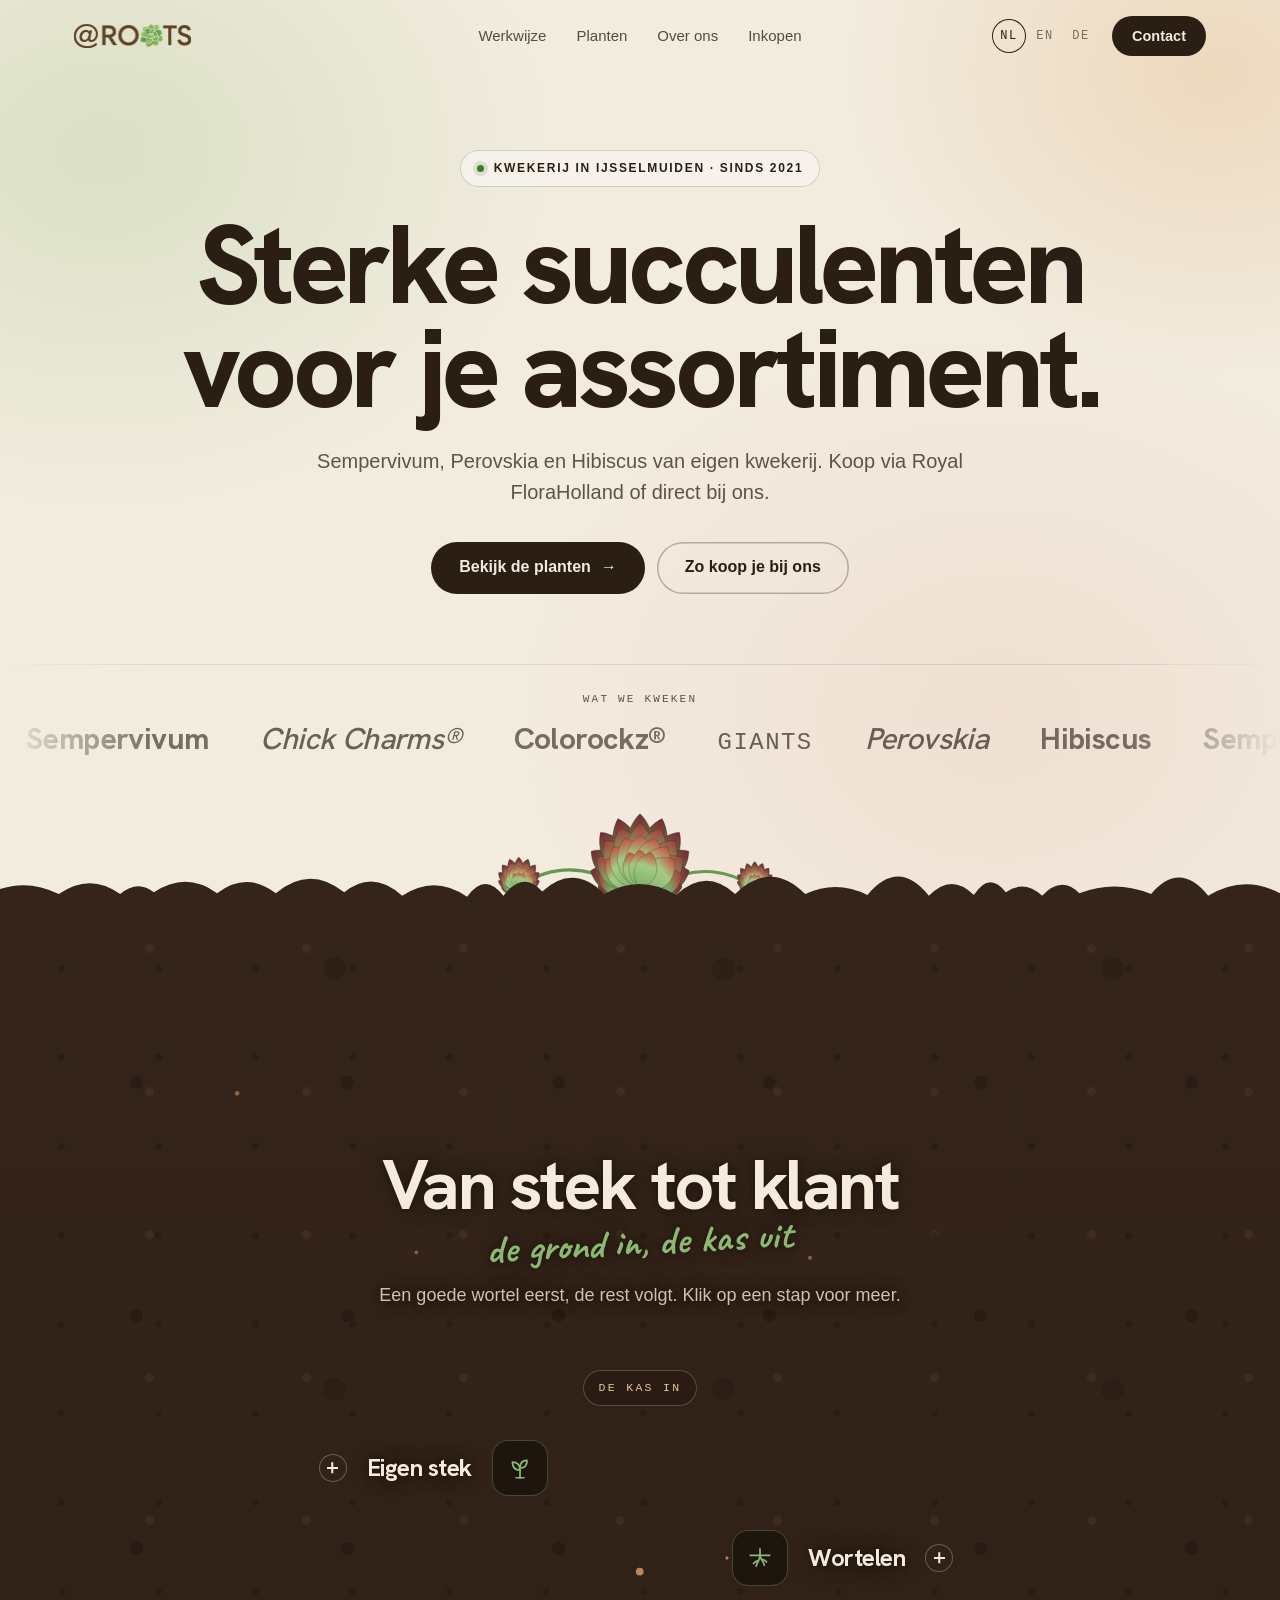
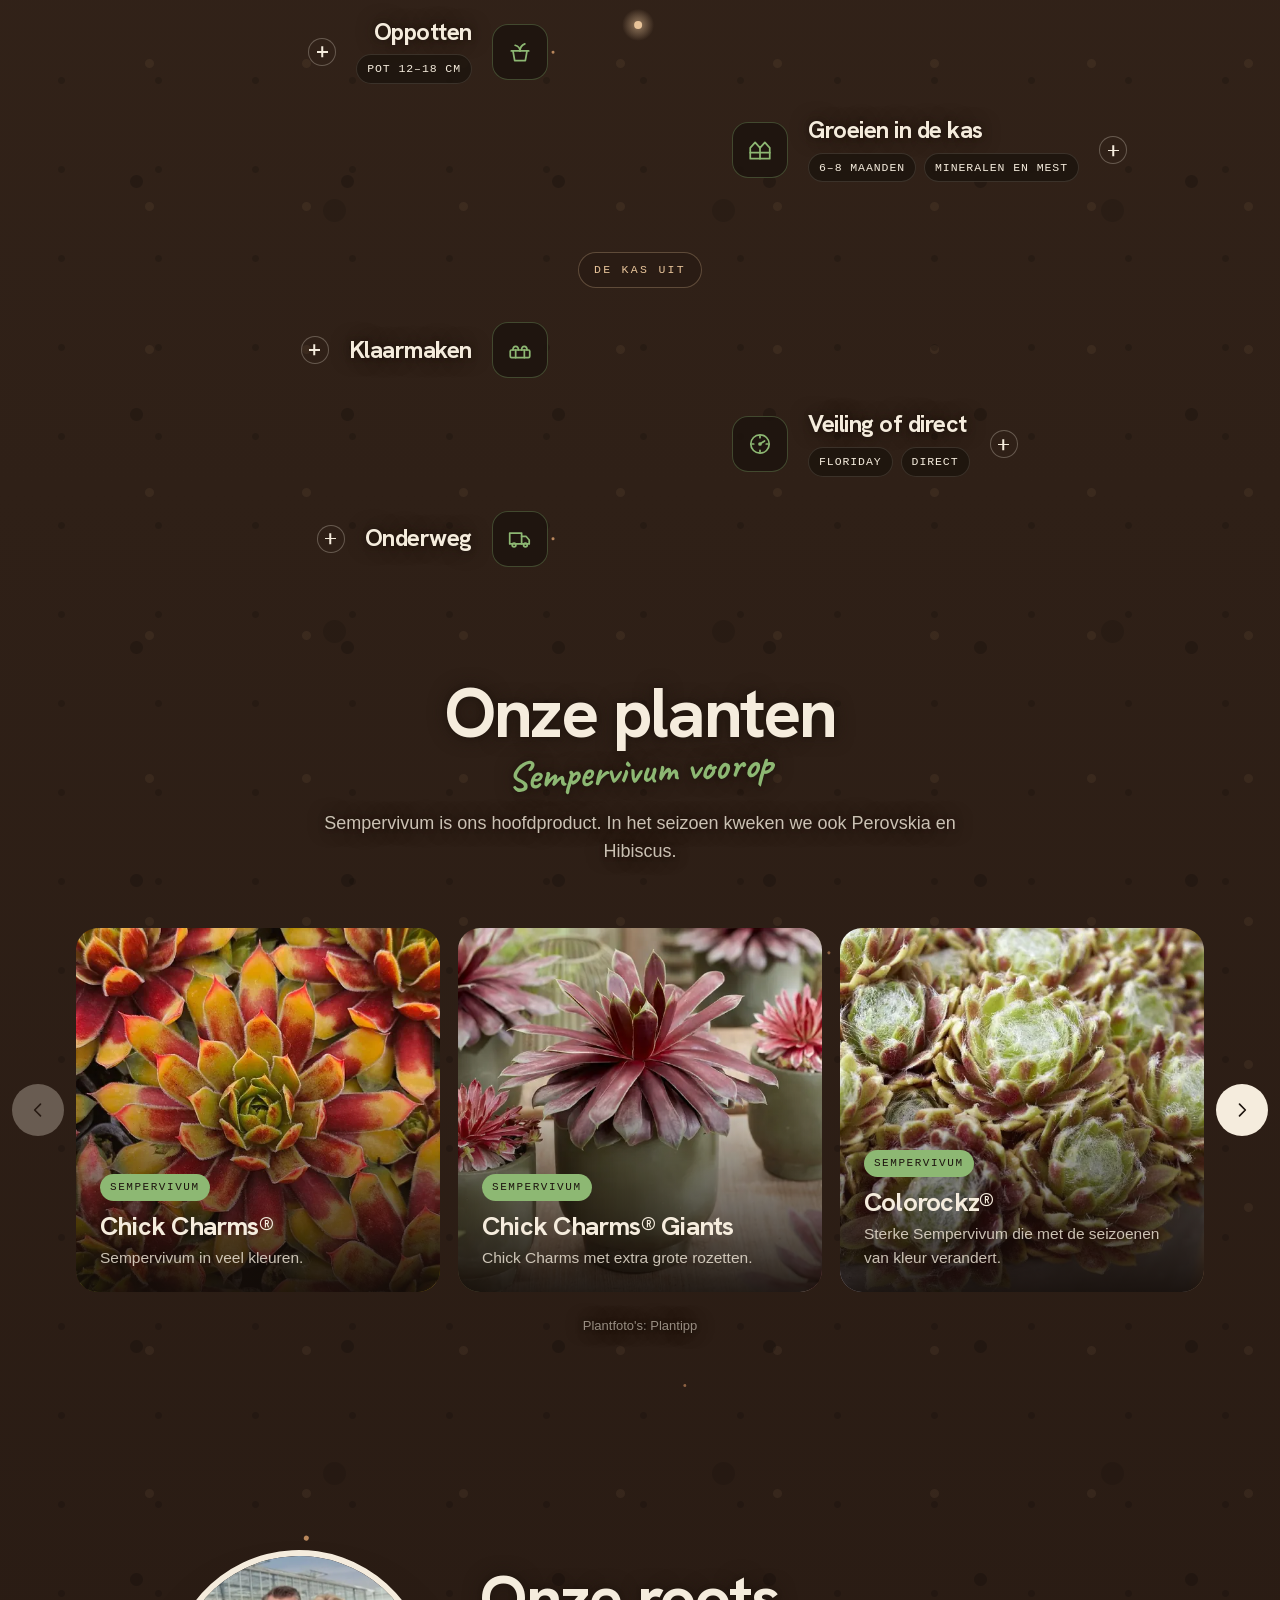
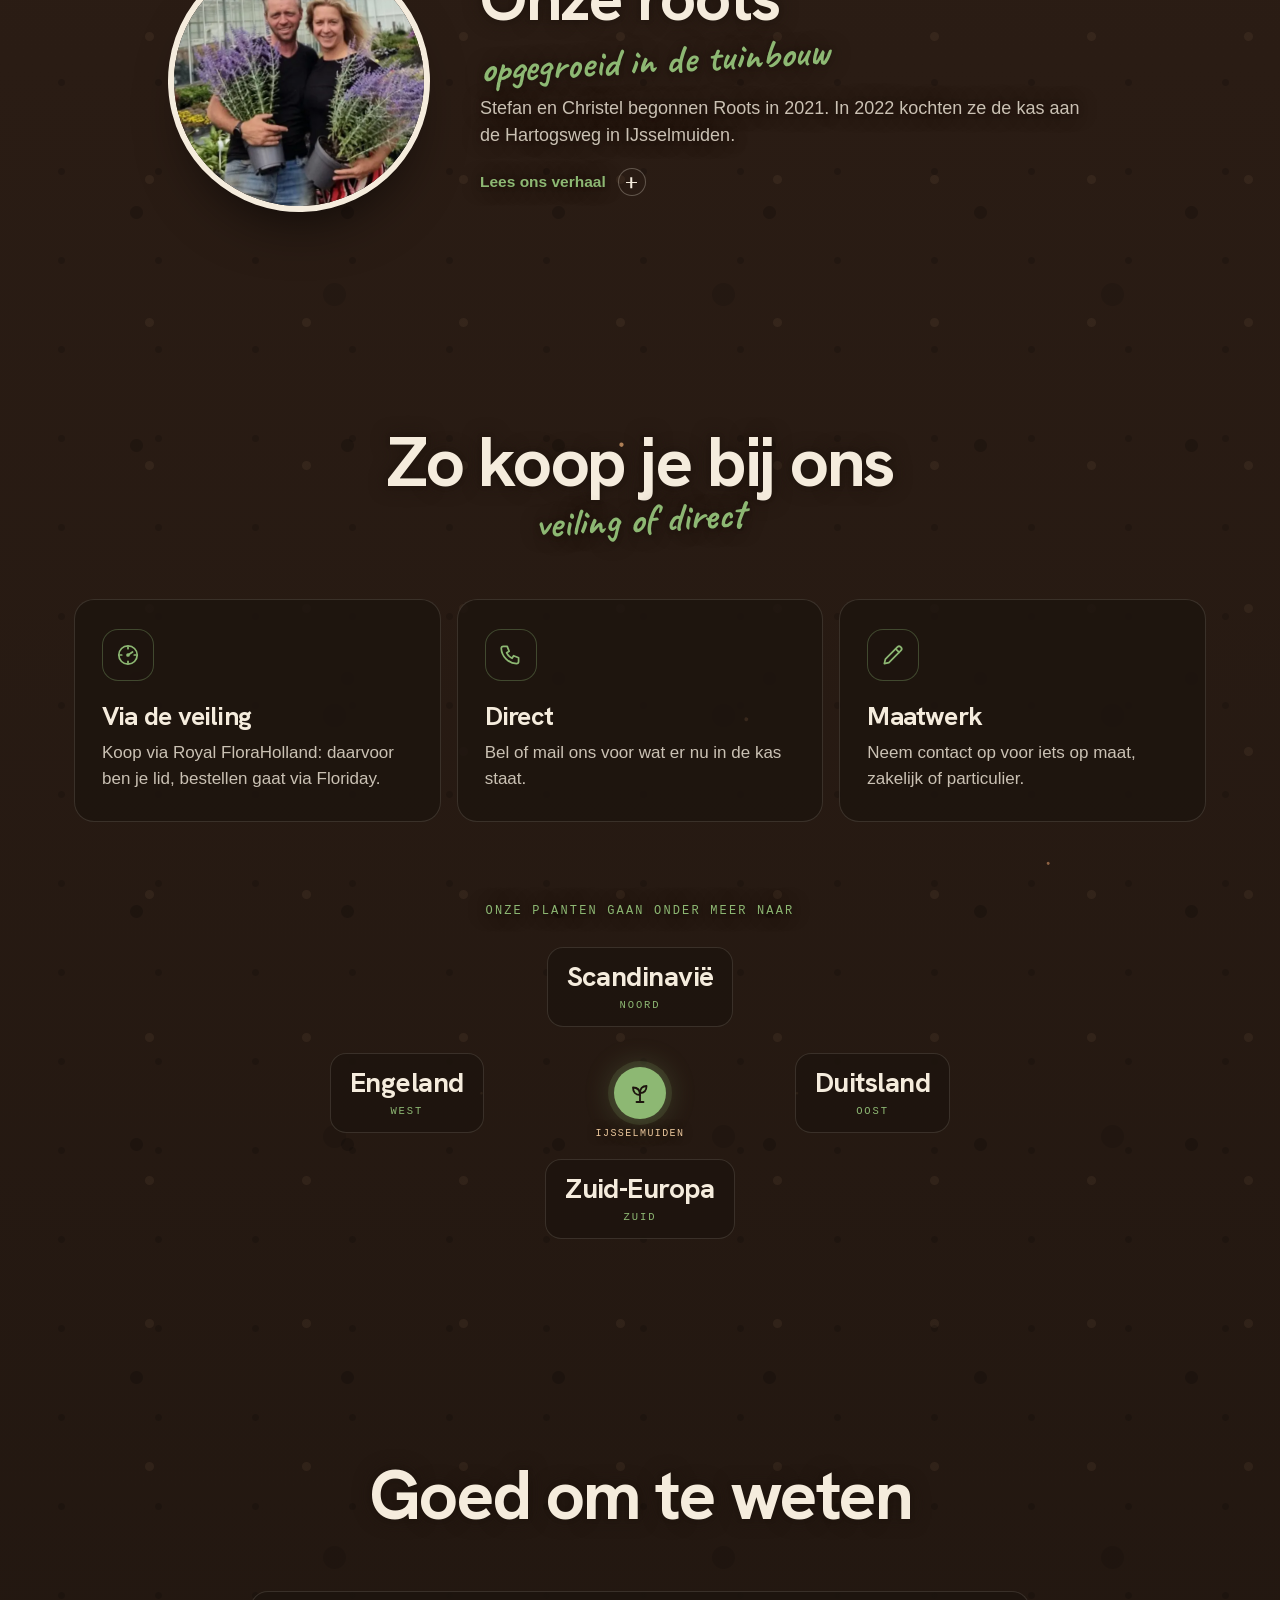
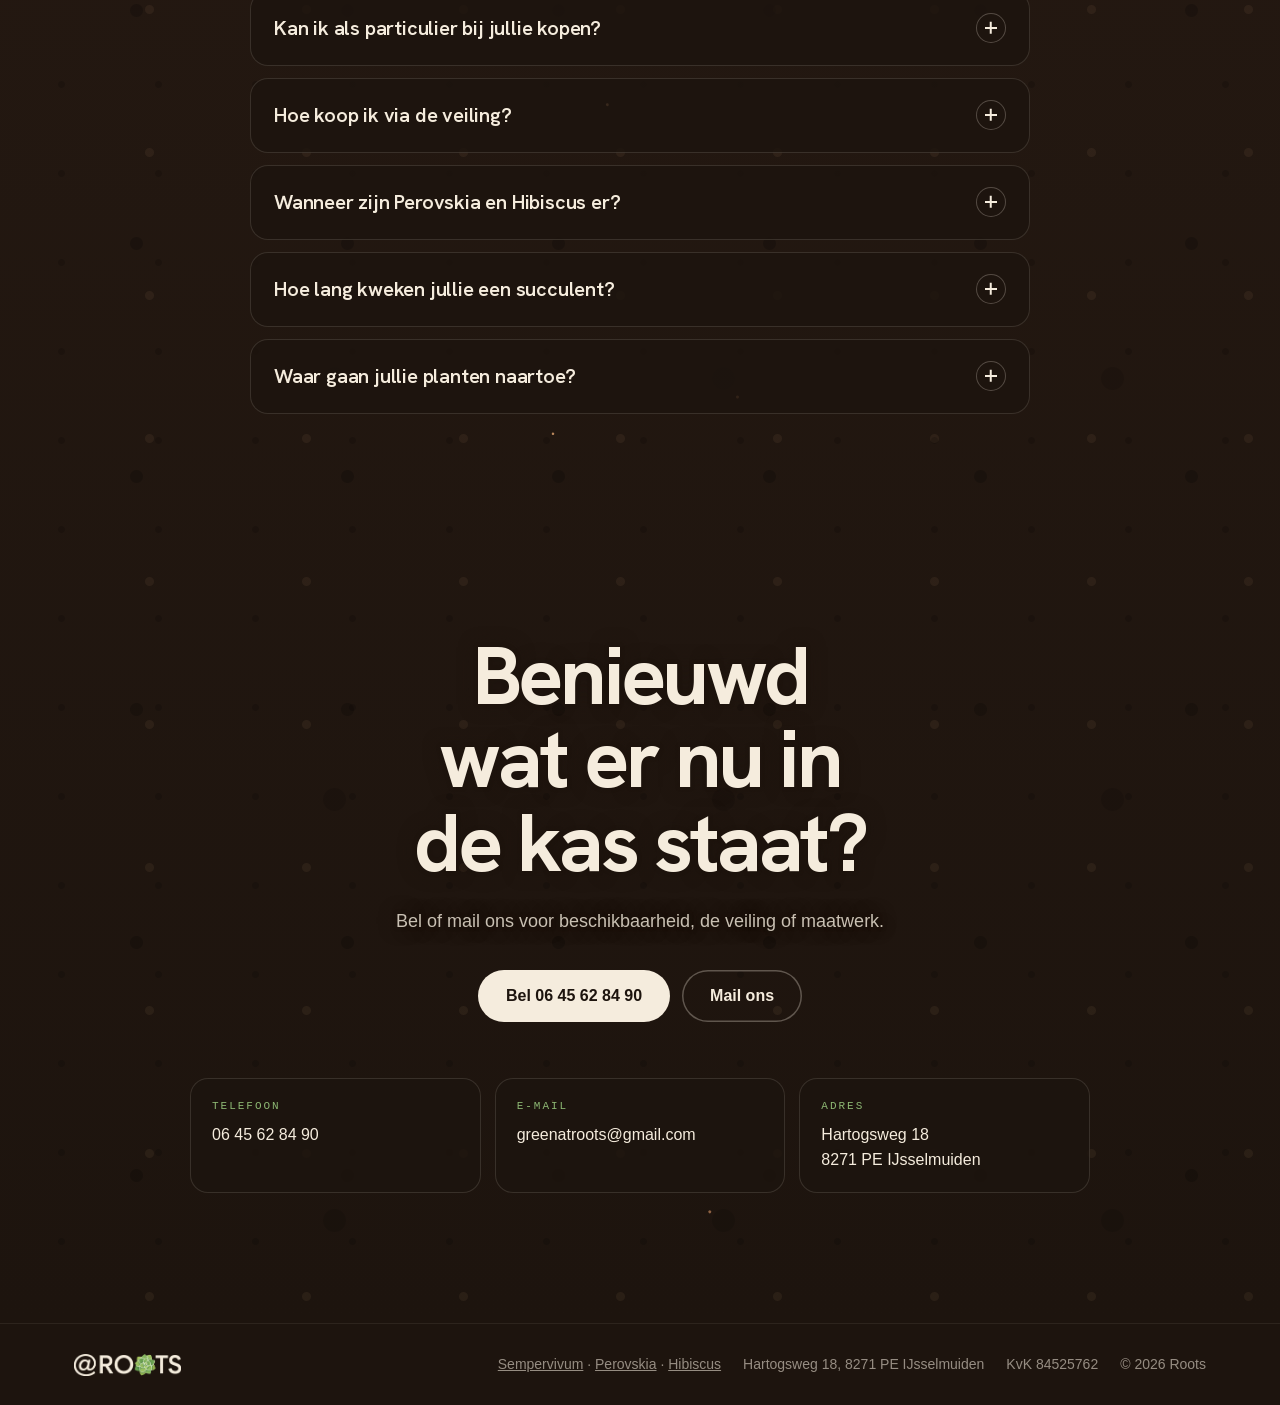
==== docs/index.html @ 8e682605 "Succulenten i.p.v. vetplanten; kop en contactkop gericht op inkopers (nl/en/de) Co-Authored-By: Clau" ====
<!doctype html>
<html lang="nl">
<head>
<meta charset="utf-8">
<meta name="viewport" content="width=device-width,initial-scale=1,viewport-fit=cover">
<title>Roots | Sempervivum-kwekerij in IJsselmuiden</title>
<meta name="description" content="Roots kweekt Sempervivum (Chick Charms®, Giants, Colorockz®), Perovskia en Hibiscus in IJsselmuiden. Sempervivum van eigen stek, verkocht via Royal FloraHolland of direct.">
<meta name="robots" content="noindex">
<meta name="theme-color" content="#F2ECDF">
<link rel="icon" href="favicon-32.png" sizes="32x32" type="image/png">
<link rel="icon" href="icon-192.png" sizes="192x192" type="image/png">
<link rel="apple-touch-icon" href="apple-touch-icon.png">
<link rel="preload" href="fonts/hanken-grotesk-latin.woff2" as="font" type="font/woff2" crossorigin>
<link rel="stylesheet" href="css/site.css?v=c5003d7e">
<meta property="og:type" content="website">
<meta property="og:site_name" content="Roots">
<meta property="og:title" content="Roots | Sempervivum-kwekerij in IJsselmuiden">
<meta property="og:description" content="Roots kweekt Sempervivum (Chick Charms®, Giants, Colorockz®), Perovskia en Hibiscus in IJsselmuiden. Sempervivum van eigen stek, verkocht via Royal FloraHolland of direct.">
<meta property="og:locale" content="nl_NL">
<meta property="og:locale:alternate" content="en_GB">
<meta property="og:locale:alternate" content="de_DE">
<meta property="og:image" content="img/og.jpg">
<meta property="og:image:width" content="1200">
<meta property="og:image:height" content="630">
<meta name="twitter:card" content="summary_large_image">
<script type="application/ld+json">{"@context": "https://schema.org", "@graph": [{"@type": "Organization", "name": "Roots", "legalName": "@Roots", "email": "greenatroots@gmail.com", "telephone": "+31645628490", "foundingDate": "2021", "address": {"@type": "PostalAddress", "streetAddress": "Hartogsweg 18", "postalCode": "8271 PE", "addressLocality": "IJsselmuiden", "addressCountry": "NL"}, "identifier": {"@type": "PropertyValue", "propertyID": "KvK", "value": "84525762"}, "knowsAbout": ["Sempervivum", "Perovskia", "Hibiscus"], "sameAs": ["https://plantipp.eu/nl/growers/roots"]}, {"@type": "WebSite", "name": "Roots", "inLanguage": "nl"}, {"@type": "FAQPage", "inLanguage": "nl", "mainEntity": [{"@type": "Question", "name": "Kan ik als particulier bij jullie kopen?", "acceptedAnswer": {"@type": "Answer", "text": "Bijna niet: onze kopers zijn vooral zakelijke inkopers. Zoek je iets op maat, als particulier of als bedrijf? Neem dan contact op."}}, {"@type": "Question", "name": "Hoe koop ik via de veiling?", "acceptedAnswer": {"@type": "Answer", "text": "Onze planten gaan via Royal FloraHolland. Om daar te kopen moet je lid zijn. Bestellen gaat via Floriday."}}, {"@type": "Question", "name": "Wanneer zijn Perovskia en Hibiscus er?", "acceptedAnswer": {"@type": "Answer", "text": "Perovskia van mei tot september, Hibiscus in de zomer. Sempervivum is ons hoofdproduct."}}, {"@type": "Question", "name": "Hoe lang kweken jullie een succulent?", "acceptedAnswer": {"@type": "Answer", "text": "Zes tot acht maanden. We beginnen met eigen stek en potten over naar een pot van 12 tot 18 cm."}}, {"@type": "Question", "name": "Waar gaan jullie planten naartoe?", "acceptedAnswer": {"@type": "Answer", "text": "Naar inkopers in onder meer Scandinavië, Engeland, Duitsland en Zuid-Europa."}}]}]}</script>
</head>
<body>
<a class="skip" href="#main">Naar de inhoud</a>
<header class="top" id="top">
  <div class="wrap top-in">
    <a class="brand" href="#start" aria-label="Roots, naar de homepage"><span class="logo-d"><picture><source type="image/webp" srcset="logo/logo.webp"><img class="logo" src="logo/logo.png" alt="" width="117" height="24"></picture></span><span class="logo-l"><picture><source type="image/webp" srcset="logo/logo-licht.webp"><img class="logo" src="logo/logo-licht.png" alt="" width="117" height="24"></picture></span></a>
    <nav class="nav" aria-label="Hoofdmenu"><a href="#werkwijze">Werkwijze</a><a href="#planten">Planten</a><a href="#over-ons">Over ons</a><a href="#inkopen">Inkopen</a></nav>
    <div class="top-end">
      <nav class="langs" aria-label="Taal"><a href="./" hreflang="nl" lang="nl" title="Nederlands" aria-current="page">NL</a><a href="en/" hreflang="en" lang="en" title="English">EN</a><a href="de/" hreflang="de" lang="de" title="Deutsch">DE</a></nav>
      <a class="btn" href="#contact">Contact</a>
    </div>
  </div>
</header>

<main id="main">
  <section class="hero" id="start" aria-labelledby="h1">
    <div class="wrap">
      <p class="badge"><i></i>Kwekerij in IJsselmuiden · sinds 2021</p>
      <h1 id="h1">Sterke succulenten voor je assortiment.</h1>
      <p class="lede">Sempervivum, Perovskia en Hibiscus van eigen kwekerij. Koop via Royal FloraHolland of direct bij ons.</p>
      <div class="hero-cta">
        <a class="btn btn-dark" href="#planten">Bekijk de planten <span class="arr" aria-hidden="true">→</span></a>
        <a class="btn btn-line" href="#inkopen">Zo koop je bij ons</a>
      </div>
    </div>
    <div class="ticker">
      <p class="ticker-label">Wat we kweken</p>
      <div class="track">
        <ul><li>Sempervivum</li><li>Chick Charms®</li><li>Colorockz®</li><li>Giants</li><li>Perovskia</li><li>Hibiscus</li></ul>
        <ul aria-hidden="true"><li>Sempervivum</li><li>Chick Charms®</li><li>Colorockz®</li><li>Giants</li><li>Perovskia</li><li>Hibiscus</li></ul>
      </div>
    </div>
    <div class="ground" aria-hidden="true"><svg class="plant" id="plant" viewBox="-160 -84 320 94"></svg><svg class="soil-edge" viewBox="0 -10 2400 74" preserveAspectRatio="xMidYMax slice"><path d="M0 64 L0 34 Q27 15 53 35 Q73 5 93 33 Q113 5 133 31 Q162 17 192 32 Q221 -3 251 32 Q275 2 299 37 Q333 8 366 37 Q385 -4 405 33 Q427 16 448 33 Q488 14 528 34 Q564 9 599 34 Q619 17 638 32 Q675 7 711 33 Q745 7 779 33 Q818 0 858 32 Q891 5 925 36 Q962 11 1000 37 Q1021 8 1042 36 Q1065 6 1087 31 Q1123 -2 1159 34 Q1200 10 1242 35 Q1276 3 1310 34 Q1351 -6 1391 34 Q1427 17 1463 35 Q1499 -8 1534 36 Q1560 9 1586 35 Q1604 7 1623 32 Q1644 17 1665 36 Q1687 12 1708 33 Q1750 17 1791 34 Q1824 -5 1857 36 Q1898 11 1940 33 Q1967 -5 1995 37 Q2017 14 2039 32 Q2063 6 2088 35 Q2113 19 2138 34 Q2166 4 2194 37 Q2230 5 2267 35 Q2303 17 2340 36 Q2379 -4 2418 36 L2400 64Z"/></svg></div>
  </section>

  <div class="under" id="under">
    <svg class="rootsvg" id="rootsvg" aria-hidden="true"></svg>

    <section class="proc" id="werkwijze" aria-labelledby="h-proc">
      <div class="wrap">
        <div class="sec-title">
          <h2 id="h-proc">Van stek tot klant</h2>
          <span class="scribble">de grond in, de kas uit</span>
          <p>Een goede wortel eerst, de rest volgt. Klik op een stap voor meer.</p>
        </div>
        <div id="steps">
          <div class="group"><span>De kas in</span></div>
          <ol class="steps">
            <li class="step l">
              <details class="st">
                <summary><span class="st-main"><span class="ico"><svg viewBox="0 0 24 24" fill="none" stroke="currentColor" stroke-width="1.6" stroke-linecap="round" stroke-linejoin="round" aria-hidden="true"><path d="M12 21v-7"/><path d="M12 14c-4.5 0-7-2.8-7-7.5 4.6 0 7 2.6 7 7.5z"/><path d="M12 12c0-4.3 2.2-7 6.5-7 0 4.2-2.3 7-6.5 7z"/><path d="M8.5 21h7"/></svg></span><span class="st-body"><h3>Eigen stek</h3></span><i class="plus" aria-hidden="true"></i></span></summary>
                <div class="st-more"><p>Onze succulenten beginnen als stek die we zelf maken.</p></div>
              </details>
            </li>
            <li class="step r">
              <details class="st">
                <summary><span class="st-main"><span class="ico"><svg viewBox="0 0 24 24" fill="none" stroke="currentColor" stroke-width="1.6" stroke-linecap="round" stroke-linejoin="round" aria-hidden="true"><path d="M3 9.5h18"/><path d="M12 3.5v6"/><path d="M12 9.5c0 4-2.5 5.5-3.5 10"/><path d="M12 9.5c0 3.5 3 4.5 4 9"/><path d="M10.6 14.5c-1.8.2-3.4 1-4.6 2.6"/><path d="M14.2 13.6c1.6.1 2.9.9 3.8 2.2"/></svg></span><span class="st-body"><h3>Wortelen</h3></span><i class="plus" aria-hidden="true"></i></span></summary>
                <div class="st-more"><p>Een stek krijgt eerst de tijd voor een sterk wortelgestel, vandaar onze naam.</p><figure class="st-photo"><picture><source type="image/webp" srcset="img/stap-wortelen-560.webp 560w, img/stap-wortelen.webp 720w" sizes="260px"><img src="img/stap-wortelen.jpg" srcset="img/stap-wortelen-560.jpg 560w, img/stap-wortelen.jpg 720w" sizes="260px" alt="Een geworteld stekje Sempervivum in de hand, met de wortels zichtbaar, boven een tafel vol jonge plantjes" width="720" height="900" loading="lazy" decoding="async"></picture></figure></div>
              </details>
            </li>
            <li class="step l">
              <details class="st">
                <summary><span class="st-main"><span class="ico"><svg viewBox="0 0 24 24" fill="none" stroke="currentColor" stroke-width="1.6" stroke-linecap="round" stroke-linejoin="round" aria-hidden="true"><path d="M4 11h16"/><path d="M5.5 11l1.6 9h9.8l1.6-9"/><path d="M12 11c0-3 1.2-5.2 4.5-6.5"/><path d="M12 11c0-2.4-1.3-4.3-4.5-5.2"/></svg></span><span class="st-body"><h3>Oppotten</h3><span class="chips"><span>Pot 12–18 cm</span></span></span><i class="plus" aria-hidden="true"></i></span></summary>
                <div class="st-more"><p>Daarna gaat de plant over naar zijn eindpot.</p><figure class="st-photo"><picture><source type="image/webp" srcset="img/stap-oppotten-560.webp 560w, img/stap-oppotten.webp 720w" sizes="260px"><img src="img/stap-oppotten.jpg" srcset="img/stap-oppotten-560.jpg 560w, img/stap-oppotten.jpg 720w" sizes="260px" alt="Een Sempervivum in pot in de hand, met een kastafel vol planten erachter" width="720" height="900" loading="lazy" decoding="async"></picture></figure></div>
              </details>
            </li>
            <li class="step r">
              <details class="st">
                <summary><span class="st-main"><span class="ico"><svg viewBox="0 0 24 24" fill="none" stroke="currentColor" stroke-width="1.6" stroke-linecap="round" stroke-linejoin="round" aria-hidden="true"><path d="M3 20V10l4.5-5 4.5 5 4.5-5 4.5 5v10z"/><path d="M12 10v10"/><path d="M3 14.5h18"/></svg></span><span class="st-body"><h3>Groeien in de kas</h3><span class="chips"><span>6–8 maanden</span><span>Mineralen en mest</span></span></span><i class="plus" aria-hidden="true"></i></span></summary>
                <div class="st-more"><p>In onze kas in IJsselmuiden groeit de plant uit.</p><figure class="st-photo"><picture><source type="image/webp" srcset="img/stap-groeien-560.webp 560w, img/stap-groeien.webp 720w" sizes="260px"><img src="img/stap-groeien.jpg" srcset="img/stap-groeien-560.jpg 560w, img/stap-groeien.jpg 720w" sizes="260px" alt="Een rood-gele Sempervivum in pot, met een kas vol dezelfde planten erachter" width="720" height="900" loading="lazy" decoding="async"></picture></figure></div>
              </details>
            </li>
          </ol>
          <div class="group group-uit"><span>De kas uit</span></div>
          <ol class="steps uit" start="5">
            <li class="step l">
              <details class="st">
                <summary><span class="st-main"><span class="ico"><svg viewBox="0 0 24 24" fill="none" stroke="currentColor" stroke-width="1.6" stroke-linecap="round" stroke-linejoin="round" aria-hidden="true"><rect x="3" y="12" width="18" height="7" rx="1.2"/><path d="M8 12v7M16 12v7"/><path d="M5.5 12c0-2 1-3.4 2.5-3.4S10.5 10 10.5 12"/><path d="M13.5 12c0-2 1-3.4 2.5-3.4s2.5 1.4 2.5 3.4"/></svg></span><span class="st-body"><h3>Klaarmaken</h3></span><i class="plus" aria-hidden="true"></i></span></summary>
                <div class="st-more"><p>Is de plant volgroeid, dan maken we hem klaar voor de order.</p><figure class="st-photo"><picture><source type="image/webp" srcset="img/stap-kar-560.webp 560w, img/stap-kar.webp 720w" sizes="260px"><img src="img/stap-kar.jpg" srcset="img/stap-kar-560.jpg 560w, img/stap-kar.jpg 720w" sizes="260px" alt="Een kar vol Sempervivum in trays, met etiketten, klaar voor de order" width="720" height="900" loading="lazy" decoding="async"></picture></figure></div>
              </details>
            </li>
            <li class="step r">
              <details class="st">
                <summary><span class="st-main"><span class="ico"><svg viewBox="0 0 24 24" fill="none" stroke="currentColor" stroke-width="1.6" stroke-linecap="round" stroke-linejoin="round" aria-hidden="true"><circle cx="12" cy="12" r="8.5"/><path d="M12 12l4.2-2.8"/><path d="M12 4.6v1.6M19.4 12h-1.6M12 19.4v-1.6M4.6 12h1.6"/><circle cx="12" cy="12" r=".9" fill="currentColor"/></svg></span><span class="st-body"><h3>Veiling of direct</h3><span class="chips"><span>Floriday</span><span>Direct</span></span></span><i class="plus" aria-hidden="true"></i></span></summary>
                <div class="st-more"><p>We verkopen via de veiling van Royal FloraHolland of direct aan de koper.</p><figure class="st-photo"><picture><source type="image/webp" srcset="img/stap-verkoopklaar-560.webp 560w, img/stap-verkoopklaar.webp 720w" sizes="260px"><img src="img/stap-verkoopklaar.jpg" srcset="img/stap-verkoopklaar-560.jpg 560w, img/stap-verkoopklaar.jpg 720w" sizes="260px" alt="Verkoopklare Sempervivum in pot op de kastafel" width="720" height="900" loading="lazy" decoding="async"></picture></figure></div>
              </details>
            </li>
            <li class="step l">
              <details class="st">
                <summary><span class="st-main"><span class="ico"><svg viewBox="0 0 24 24" fill="none" stroke="currentColor" stroke-width="1.6" stroke-linecap="round" stroke-linejoin="round" aria-hidden="true"><path d="M2.5 6.5h11v10h-11z"/><path d="M13.5 9.5h4l3 3.4v3.6h-7"/><circle cx="6.5" cy="17.6" r="1.7"/><circle cx="17" cy="17.6" r="1.7"/></svg></span><span class="st-body"><h3>Onderweg</h3></span><i class="plus" aria-hidden="true"></i></span></summary>
                <div class="st-more"><p>Via de veiling gaat de plant de distributie in, onder meer naar Scandinavië, Engeland, Duitsland en Zuid-Europa.</p></div>
              </details>
            </li>
          </ol>
        </div>
      </div>
    </section>

    <section class="plants sec" id="planten" aria-labelledby="h-plants">
      <div class="wrap sec-title">
        <h2 id="h-plants">Onze planten</h2>
        <span class="scribble">Sempervivum voorop</span>
        <p>Sempervivum is ons hoofdproduct. In het seizoen kweken we ook Perovskia en Hibiscus.</p>
      </div>
      <div class="carousel">
        <button class="car-btn prev" type="button" id="prev" aria-label="Vorige planten"><svg viewBox="0 0 24 24" fill="none" stroke="currentColor" stroke-width="2" stroke-linecap="round" stroke-linejoin="round" aria-hidden="true"><path d="M15 5l-7 7 7 7"/></svg></button>
        <div class="cases" id="cases" tabindex="0" role="region" aria-label="Planten">
          <a class="case" href="sempervivum/#chick-charms"><figure style="margin:0;height:100%"><picture><source type="image/webp" srcset="img/chick-charms-560.webp 560w, img/chick-charms.webp 900w" sizes="(max-width:640px) 84vw, (max-width:900px) 50vw, 380px"><img src="img/chick-charms.jpg" srcset="img/chick-charms-560.jpg 560w, img/chick-charms.jpg 900w" sizes="(max-width:640px) 84vw, (max-width:900px) 50vw, 380px" alt="Sempervivum Chick Charms Gold Rush: rozetten in goud en rood" width="900" height="900" loading="lazy" decoding="async"></picture><figcaption><span class="tag">Sempervivum</span><h3>Chick Charms®</h3><p>Sempervivum in veel kleuren.</p></figcaption></figure></a>
          <a class="case" href="sempervivum/#giants"><figure style="margin:0;height:100%"><picture><source type="image/webp" srcset="img/giants-560.webp 560w, img/giants.webp 1000w" sizes="(max-width:640px) 84vw, (max-width:900px) 50vw, 380px"><img src="img/giants.jpg" srcset="img/giants-560.jpg 560w, img/giants.jpg 1000w" sizes="(max-width:640px) 84vw, (max-width:900px) 50vw, 380px" alt="Sempervivum Chick Charms Giants Emerald Explosion: grote rozet in een groene pot" width="1000" height="1000" loading="lazy" decoding="async"></picture><figcaption><span class="tag">Sempervivum</span><h3>Chick Charms® Giants</h3><p>Chick Charms met extra grote rozetten.</p></figcaption></figure></a>
          <a class="case" href="sempervivum/#colorockz"><figure style="margin:0;height:100%"><picture><source type="image/webp" srcset="img/colorockz-560.webp 560w, img/colorockz.webp 900w" sizes="(max-width:640px) 84vw, (max-width:900px) 50vw, 380px"><img src="img/colorockz.jpg" srcset="img/colorockz-560.jpg 560w, img/colorockz.jpg 900w" sizes="(max-width:640px) 84vw, (max-width:900px) 50vw, 380px" alt="Sempervivum Colorockz Lemon Flare: volle rozetten in groen met rode punten" width="900" height="900" loading="lazy" decoding="async"></picture><figcaption><span class="tag">Sempervivum</span><h3>Colorockz®</h3><p>Sterke Sempervivum die met de seizoenen van kleur verandert.</p></figcaption></figure></a>
          <a class="case" href="perovskia/"><figure style="margin:0;height:100%"><img src="img/perovskia.jpg" srcset="img/perovskia-560.jpg 560w, img/perovskia.jpg 900w" sizes="(max-width:640px) 84vw, (max-width:900px) 50vw, 380px" alt="Perovskia Prime Time: Russische salie met lavendelpaarse bloei" width="900" height="900" loading="lazy" decoding="async"><figcaption><span class="tag season">Mei – september</span><h3>Perovskia</h3><p>Russische salie met lavendelpaarse bloei.</p></figcaption></figure></a>
          <a class="case" href="hibiscus/"><figure style="margin:0;height:100%"><picture><source type="image/webp" srcset="img/hibiscus-560.webp 560w, img/hibiscus.webp 933w" sizes="(max-width:640px) 84vw, (max-width:900px) 50vw, 380px"><img src="img/hibiscus.jpg" srcset="img/hibiscus-560.jpg 560w, img/hibiscus.jpg 933w" sizes="(max-width:640px) 84vw, (max-width:900px) 50vw, 380px" alt="Hibiscus met grote witte bloem" width="933" height="933" loading="lazy" decoding="async"></picture><figcaption><span class="tag season">Zomer</span><h3>Hibiscus</h3><p>Zomerbloeier met grote bloemen.</p></figcaption></figure></a>
        </div>
        <button class="car-btn next" type="button" id="next" aria-label="Volgende planten"><svg viewBox="0 0 24 24" fill="none" stroke="currentColor" stroke-width="2" stroke-linecap="round" stroke-linejoin="round" aria-hidden="true"><path d="M9 5l7 7-7 7"/></svg></button>
      </div>
      <p class="credit">Plantfoto&#x27;s: Plantipp</p>
    </section>

    <section class="about sec" id="over-ons" aria-labelledby="h-about">
      <div class="wrap about-grid">
        <figure class="about-photo"><picture><source type="image/webp" srcset="img/stefan-christol-rond-560.webp 560w, img/stefan-christol-rond.webp 640w" sizes="(max-width:760px) 160px, 250px"><img src="img/stefan-christol-rond.jpg" srcset="img/stefan-christol-rond-560.jpg 560w, img/stefan-christol-rond.jpg 640w" sizes="(max-width:760px) 160px, 250px" alt="Stefan en Christel bij de kas, met Perovskia in pot" width="640" height="640" loading="lazy" decoding="async"></picture></figure>
        <div class="about-txt">
          <h2 id="h-about">Onze roots</h2>
          <span class="scribble">opgegroeid in de tuinbouw</span>
          <p>Stefan en Christel begonnen Roots in 2021. In 2022 kochten ze de kas aan de Hartogsweg in IJsselmuiden.</p>
          <details class="more">
            <summary>Lees ons verhaal<i class="plus" aria-hidden="true"></i></summary>
            <p>Stefan groeide op in de tuinbouw: op een rozenkwekerij van 600.000 m² en in de tuinbouw in Afrika. Samen begonnen ze klein, maar al snel stond de kas vol. Die groei ging nooit ten koste van de kwaliteit: van de eerste stek tot de plant op de kar letten ze op elk detail.</p>
            <div class="people"><div class="person"><h3>Stefan</h3><p class="role">Eigenaar</p><p>Dagelijkse leiding, groei, strategie, verkoop, inkoop en personeel.</p></div><div class="person"><h3>Christel</h3><p class="role">Compagnon</p><p>Strategie en boekhouding.</p></div></div>
            <p class="small">In de drukke maanden werken scholieren en seizoenskrachten met ons mee.</p>
          </details>
        </div>
      </div>
    </section>

    <section class="buy sec" id="inkopen" aria-labelledby="h-buy">
      <div class="wrap sec-title">
        <h2 id="h-buy">Zo koop je bij ons</h2>
        <span class="scribble">veiling of direct</span>
      </div>
      <div class="wrap buy-grid">
        <div class="buy-card">
          <div class="ico"><svg viewBox="0 0 24 24" fill="none" stroke="currentColor" stroke-width="1.6" stroke-linecap="round" stroke-linejoin="round" aria-hidden="true"><circle cx="12" cy="12" r="8.5"/><path d="M12 12l4.2-2.8"/><path d="M12 4.6v1.6M19.4 12h-1.6M12 19.4v-1.6M4.6 12h1.6"/><circle cx="12" cy="12" r=".9" fill="currentColor"/></svg></div>
          <h3>Via de veiling</h3>
          <p>Koop via Royal FloraHolland: daarvoor ben je lid, bestellen gaat via Floriday.</p>
        </div>
        <div class="buy-card">
          <div class="ico"><svg viewBox="0 0 24 24" fill="none" stroke="currentColor" stroke-width="1.6" stroke-linecap="round" stroke-linejoin="round" aria-hidden="true"><path d="M5 4h3.5l1.8 4.6-2.3 1.4a11 11 0 005 5l1.4-2.3L19 14.5V18a2 2 0 01-2 2A15 15 0 013 6a2 2 0 012-2z"/></svg></div>
          <h3>Direct</h3>
          <p>Bel of mail ons voor wat er nu in de kas staat.</p>
        </div>
        <div class="buy-card">
          <div class="ico"><svg viewBox="0 0 24 24" fill="none" stroke="currentColor" stroke-width="1.6" stroke-linecap="round" stroke-linejoin="round" aria-hidden="true"><path d="M4 20l1-4.2L16.2 4.6a2 2 0 012.8 0l.4.4a2 2 0 010 2.8L8.2 19z"/><path d="M14.5 6.3l3.2 3.2"/></svg></div>
          <h3>Maatwerk</h3>
          <p>Neem contact op voor iets op maat, zakelijk of particulier.</p>
        </div>
      </div>
      <div class="wrap dest">
        <p class="mono">Onze planten gaan onder meer naar</p>
        <ul class="compass">
          <li class="place n"><b>Scandinavië</b><span>Noord</span></li>
          <li class="place w"><b>Engeland</b><span>West</span></li>
          <li class="hub" aria-hidden="true"><i><svg viewBox="0 0 24 24" fill="none" stroke="currentColor" stroke-width="1.8" stroke-linecap="round" stroke-linejoin="round" aria-hidden="true"><path d="M12 21v-7"/><path d="M12 14c-4.5 0-7-2.8-7-7.5 4.6 0 7 2.6 7 7.5z"/><path d="M12 12c0-4.3 2.2-7 6.5-7 0 4.2-2.3 7-6.5 7z"/><path d="M8.5 21h7"/></svg></i><small>IJsselmuiden</small></li>
          <li class="place e"><b>Duitsland</b><span>Oost</span></li>
          <li class="place s"><b>Zuid-Europa</b><span>Zuid</span></li>
        </ul>
      </div>
    </section>

    <section class="faq-sec sec" id="vragen" aria-labelledby="h-faq">
      <div class="wrap sec-title">
        <h2 id="h-faq">Goed om te weten</h2>
      </div>
      <div class="wrap">
        <div class="faq">
          <details><summary>Kan ik als particulier bij jullie kopen?<i aria-hidden="true"></i></summary><p>Bijna niet: onze kopers zijn vooral zakelijke inkopers. Zoek je iets op maat, als particulier of als bedrijf? Neem dan contact op.</p></details>
          <details><summary>Hoe koop ik via de veiling?<i aria-hidden="true"></i></summary><p>Onze planten gaan via Royal FloraHolland. Om daar te kopen moet je lid zijn. Bestellen gaat via Floriday.</p></details>
          <details><summary>Wanneer zijn Perovskia en Hibiscus er?<i aria-hidden="true"></i></summary><p>Perovskia van mei tot september, Hibiscus in de zomer. Sempervivum is ons hoofdproduct.</p></details>
          <details><summary>Hoe lang kweken jullie een succulent?<i aria-hidden="true"></i></summary><p>Zes tot acht maanden. We beginnen met eigen stek en potten over naar een pot van 12 tot 18 cm.</p></details>
          <details><summary>Waar gaan jullie planten naartoe?<i aria-hidden="true"></i></summary><p>Naar inkopers in onder meer Scandinavië, Engeland, Duitsland en Zuid-Europa.</p></details>
        </div>
      </div>
    </section>

    <section class="contact sec" id="contact" aria-labelledby="h-contact">
      <div class="wrap">
        <h2 id="h-contact">Benieuwd wat er nu in de kas staat?</h2>
        <p class="lede">Bel of mail ons voor beschikbaarheid, de veiling of maatwerk.</p>
        <div class="hero-cta">
          <a class="btn btn-light" href="tel:+31645628490">Bel 06 45 62 84 90</a>
          <a class="btn btn-ghost" href="mailto:greenatroots@gmail.com">Mail ons</a>
        </div>
        <dl class="nap">
          <div><dt>Telefoon</dt><dd>06 45 62 84 90</dd></div>
          <div><dt>E-mail</dt><dd>greenatroots@gmail.com</dd></div>
          <div><dt>Adres</dt><dd>Hartogsweg 18<br>8271 PE IJsselmuiden</dd></div>
        </dl>
      </div>
    </section>
  </div>
</main>

<footer class="foot">
  <div class="wrap">
    <span class="brand"><picture><source type="image/webp" srcset="logo/logo-licht.webp"><img class="logo" src="logo/logo-licht.png" alt="@Roots" width="117" height="24"></picture></span>
    <ul>
      <li><a href="sempervivum/">Sempervivum</a> · <a href="perovskia/">Perovskia</a> · <a href="hibiscus/">Hibiscus</a></li>
      <li>Hartogsweg 18, 8271 PE IJsselmuiden</li>
      <li>KvK 84525762</li>
      <li>© 2026 Roots</li>
    </ul>
  </div>
</footer>
<script src="js/roots.js?v=c5003d7e" defer></script>
</body>
</html>
---- docs/css/site.css ----
/* Roots: stijl voor alle pagina's.
   Opbouw naar inthebrandlab.com. Boven de grond licht, vanaf de grondlijn bruine aarde;
   één penwortel groeit tijdens het scrollen door de hele pagina (js/roots.js).
   Lettertypes staan op de eigen server (geen Google Fonts) i.v.m. privacy. Safari 16.3-veilig: geen CSS-nesting. */
@font-face{font-family:"Hanken Grotesk";font-style:normal;font-weight:500 800;font-display:swap;src:url("../fonts/hanken-grotesk-latin.woff2") format("woff2")}
@font-face{font-family:"Caveat";font-style:normal;font-weight:700;font-display:swap;src:url("../fonts/caveat-700-latin.woff2") format("woff2")}
:root{
  --sky:#F2ECDF; --sky-2:#E7DDC9; --sky-ink:#2B1E15; --sky-text:rgba(43,30,21,.74); --sky-muted:rgba(43,30,21,.5);
  --soil:#34241A; --soil-2:#2A1C14; --soil-3:#1D140E;
  --root:#8E6243; --root-hi:#B9875C; --root-tip:#E8C49A;
  --leaf:#8DB873; --leaf-deep:#3F7A33; --tip:#C9503F;
  --ink:#F5ECDD; --text:rgba(245,236,221,.8); --muted:rgba(245,236,221,.56);
  --line:rgba(245,236,221,.13); --card:rgba(29,20,14,.82);
  --amber:#E9B44C;
  --display:"Hanken Grotesk","Helvetica Neue",Helvetica,Arial,sans-serif;
  --body:"Helvetica Neue",Helvetica,Arial,system-ui,-apple-system,sans-serif;
  --mono:ui-monospace,SFMono-Regular,Menlo,Consolas,monospace;
  --script:"Caveat","Bradley Hand",cursive;
}
*,*::before,*::after{box-sizing:border-box}
html{scroll-behavior:smooth;scroll-padding-top:84px;-webkit-text-size-adjust:100%;background:var(--soil-3)}
@media (prefers-reduced-motion: reduce){html{scroll-behavior:auto}}
body{margin:0;background:var(--soil-3);color:var(--text);font-family:var(--body);font-size:17px;line-height:1.55;-webkit-font-smoothing:antialiased;overflow-x:hidden}
img{max-width:100%;display:block}
a{color:inherit}
h1,h2,h3{margin:0;font-family:var(--display);font-weight:700;letter-spacing:-.03em;line-height:1.02;text-wrap:balance;color:var(--ink)}
p{margin:0}
:focus-visible{outline:2px solid var(--leaf);outline-offset:3px;border-radius:8px}
.hero :focus-visible,.top:not(.dark) :focus-visible{outline-color:var(--leaf-deep)}
.wrap{max-width:1180px;margin:0 auto;padding-inline:24px}
@media (max-width:600px){.wrap{padding-inline:16px}}
.mono{font-family:var(--mono);font-size:12px;letter-spacing:.18em;text-transform:uppercase;color:var(--leaf)}
.num{font-variant-numeric:tabular-nums}

/* knoppen */
.btn{display:inline-flex;align-items:center;justify-content:center;gap:10px;min-height:52px;padding:0 28px;border-radius:999px;font:inherit;font-size:16px;font-weight:600;text-decoration:none;border:0;cursor:pointer;transition:background-color .2s ease, box-shadow .2s ease, color .2s ease}
.btn-dark{background:var(--sky-ink);color:var(--sky)}
.btn-dark:hover{background:#45311F}
.btn-line{background:transparent;color:var(--sky-ink);box-shadow:inset 0 0 0 1.5px rgba(43,30,21,.3)}
.btn-line:hover{box-shadow:inset 0 0 0 1.5px rgba(43,30,21,.7)}
.btn-light{background:var(--ink);color:var(--soil-3)}
.btn-light:hover{background:#FFF8EC}
.btn-ghost{background:transparent;color:var(--ink);box-shadow:inset 0 0 0 1.5px rgba(245,236,221,.3)}
.btn-ghost:hover{box-shadow:inset 0 0 0 1.5px rgba(245,236,221,.7)}
.btn .arr{transition:transform .2s ease}
.btn:hover .arr{transform:translateX(3px)}
@media (prefers-reduced-motion: reduce){.btn:hover .arr{transform:none}}

/* header */
.top{position:fixed;inset:0 0 auto 0;z-index:30;padding-top:env(safe-area-inset-top,0px);color:var(--sky-ink);transition:background-color .3s ease, box-shadow .3s ease, color .3s ease}
.top.scrolled{background:rgba(242,236,223,.8);-webkit-backdrop-filter:blur(14px) saturate(1.2);backdrop-filter:blur(14px) saturate(1.2);box-shadow:0 1px 0 rgba(43,30,21,.08)}
.top.dark{background:rgba(29,20,14,.82);color:var(--ink);box-shadow:0 1px 0 rgba(245,236,221,.08)}
.top-in{display:grid;grid-template-columns:1fr auto 1fr;align-items:center;height:72px}
.brand{font-family:var(--display);font-weight:800;font-size:21px;letter-spacing:.2em;text-decoration:none;color:inherit}
.nav{display:flex;gap:30px}
.nav a{text-decoration:none;font-size:15px;font-weight:500;opacity:.78;transition:opacity .2s ease}
.nav a:hover{opacity:1}
.top-end{justify-self:end}
.top .btn{min-height:40px;padding:0 20px;font-size:14.5px}
.top .btn{background:var(--sky-ink);color:var(--sky)}
.top.dark .btn{background:var(--ink);color:var(--soil-3)}
@media (max-width:900px){.top-in{grid-template-columns:1fr auto}.nav{display:none}}

/* hero: boven de grond */
.hero{position:relative;overflow:hidden;background:var(--sky);color:var(--sky-text);padding-top:150px;text-align:center;isolation:isolate}
.hero::before{content:"";position:absolute;inset:-20%;z-index:-1;
  background:
    radial-gradient(36% 40% at 20% 26%, rgba(141,184,115,.24), transparent 70%),
    radial-gradient(30% 34% at 82% 20%, rgba(232,196,154,.5), transparent 70%),
    radial-gradient(40% 44% at 70% 70%, rgba(201,80,63,.08), transparent 70%)}
@media (prefers-reduced-motion: no-preference){
  .hero::before{animation:drift 24s ease-in-out infinite alternate}
  @keyframes drift{0%{transform:translate3d(0,0,0) scale(1)}50%{transform:translate3d(4%,-3%,0) scale(1.06)}100%{transform:translate3d(-3%,3%,0) scale(1.02)}}
}
.badge{display:inline-flex;align-items:center;gap:10px;padding:8px 16px;border-radius:999px;border:1px solid rgba(43,30,21,.18);background:rgba(255,255,255,.4);font-size:12px;font-weight:600;letter-spacing:.14em;text-transform:uppercase;color:var(--sky-ink)}
.badge i{width:7px;height:7px;border-radius:50%;background:var(--leaf-deep);box-shadow:0 0 0 4px rgba(63,122,51,.15)}
.hero h1{color:var(--sky-ink);font-size:clamp(46px,8.6vw,112px);font-weight:800;letter-spacing:-.04em;line-height:.95;margin:26px auto 24px;max-width:16ch}
.hero .lede{font-size:clamp(17px,1.6vw,20px);max-width:34em;margin:0 auto}
.hero-cta{display:flex;flex-wrap:wrap;justify-content:center;gap:12px;margin-top:34px}
@media (max-width:420px){.badge{font-size:10.5px;letter-spacing:.08em;padding:8px 13px}}

/* ticker */
.ticker{margin-top:70px;border-top:1px solid rgba(43,30,21,.1);padding:26px 0 8px;overflow:hidden;-webkit-mask-image:linear-gradient(90deg,transparent,#000 12%,#000 88%,transparent);mask-image:linear-gradient(90deg,transparent,#000 12%,#000 88%,transparent)}
.ticker-label{font-family:var(--mono);font-size:11px;letter-spacing:.2em;text-transform:uppercase;color:var(--sky-text);margin-bottom:16px}
.track{display:flex;width:max-content}
.track{align-items:baseline}
.track ul{display:flex;align-items:baseline;gap:52px;list-style:none;margin:0;padding:0 26px}
.track li{line-height:1}
.track li{font-family:var(--display);font-size:clamp(22px,2.4vw,30px);font-weight:700;letter-spacing:-.02em;color:rgba(43,30,21,.62);white-space:nowrap}
.track li:nth-child(3n+2){font-weight:400;font-style:italic;color:rgba(43,30,21,.68)}
.track li:nth-child(4n){font-family:var(--mono);font-size:clamp(18px,2vw,24px);font-weight:400;letter-spacing:.06em;text-transform:uppercase;color:rgba(43,30,21,.68)}
@media (prefers-reduced-motion: no-preference){
  .track{animation:marquee 40s linear infinite}
  .ticker:hover .track,.ticker:focus-within .track{animation-play-state:paused}
  @keyframes marquee{to{transform:translateX(-50%)}}
}
@media (prefers-reduced-motion: reduce){.track ul[aria-hidden]{display:none}.track{width:auto;justify-content:center}.track ul{flex-wrap:wrap;justify-content:center;row-gap:10px}}

/* grondlijn met plant */
.ground{position:relative;height:150px;margin-top:6px}
.plant{position:absolute;left:50%;bottom:20px;width:340px;max-width:92vw;height:auto;transform:translateX(-50%);overflow:visible}
.soil-edge{position:absolute;left:0;right:0;bottom:-1px;width:100%;height:64px}
.soil-edge path{fill:var(--soil)}
@media (max-width:600px){.plant{width:260px}.ground{height:124px}}

/* onder de grond: de hele rest van de site */
.under{position:relative;
  background-color:var(--soil);
  background-image:
    radial-gradient(circle, rgba(0,0,0,.2) 0 6px, transparent 7px),
    radial-gradient(circle, rgba(0,0,0,.16) 0 3px, transparent 4px),
    radial-gradient(circle, rgba(214,170,120,.07) 0 4px, transparent 5px),
    radial-gradient(circle, rgba(0,0,0,.12) 0 11px, transparent 12px),
    linear-gradient(var(--soil), var(--soil-2) 45%, var(--soil-3));
  background-size:211px 233px, 97px 89px, 157px 143px, 389px 421px, 100% 100%;
  background-position:31px 47px, 13px 5px, 71px 101px, 140px 260px, 0 0}
.rootsvg{position:absolute;left:0;top:-40px;z-index:0;overflow:visible;pointer-events:none}
.rootsvg .r{fill:none;stroke-linecap:round;stroke-linejoin:round}
.rootsvg .r0{stroke:var(--root-hi)}
.rootsvg .r1{stroke:var(--root)}
.rootsvg .r2{stroke:var(--root);opacity:.85}
.rootsvg .r3{stroke:var(--root);opacity:.6}
.rootsvg .rt{stroke:var(--root-hi)}
.rootsvg .tip-dot{fill:var(--root-tip)}
.tipg{transition:opacity .3s ease}
.under > section{position:relative;z-index:1}
.under h2,.under h3,.under .sec-title p,.under .scribble,.step p,.about-txt > p,.more > p,.more summary,.more .small,.contact .lede,.contact .mono,.under .mono,.credit{text-shadow:0 0 18px rgba(29,20,14,.75),0 0 4px rgba(29,20,14,.6)}
.sec{padding-block:110px}
.sec-title{text-align:center;margin:0 auto 60px;max-width:44rem}
.sec-title h2{font-size:clamp(40px,5.6vw,70px);letter-spacing:-.035em}
.scribble{display:block;font-family:var(--script);font-weight:700;color:var(--leaf);font-size:clamp(28px,3.2vw,40px);line-height:1;transform:rotate(-3deg);margin-top:2px}
.sec-title > p:last-child{margin-top:20px;font-size:18px}
@media (max-width:700px){.sec{padding-block:80px}.sec-title{margin-bottom:44px}}

/* werkwijze: stappen langs de penwortel */
.proc{padding-top:230px}
@media (max-width:760px){.proc{padding-top:180px}}
.group{display:flex;justify-content:center;margin:0 0 34px}
.group span{font-family:var(--mono);font-size:11.5px;letter-spacing:.2em;text-transform:uppercase;color:var(--root-tip);padding:9px 16px;border-radius:999px;background:var(--soil-2);box-shadow:inset 0 0 0 1px rgba(232,196,154,.28)}
.steps + .group{margin-top:70px}
.steps{list-style:none;margin:0;padding:0;display:flex;flex-direction:column;gap:34px}
.step{display:grid;grid-template-columns:minmax(0,1fr) 184px minmax(0,1fr);align-items:start}
.step.l .st{grid-column:1;grid-row:1}
.step.r .st{grid-column:3;grid-row:1}
.st summary{list-style:none;display:block;cursor:pointer;border-radius:16px}
.st summary::-webkit-details-marker{display:none}
.st-main{display:flex;gap:20px;align-items:center;min-width:0}
.step.l .st-main{flex-direction:row-reverse;text-align:right}
.ico{flex:none;width:56px;height:56px;border-radius:16px;display:grid;place-items:center;color:var(--leaf);background:rgba(29,20,14,.88);box-shadow:inset 0 0 0 1px rgba(141,184,115,.32);transition:background-color .5s ease, color .5s ease, box-shadow .5s ease}
.ico svg{width:26px;height:26px}
.step.on .ico{background:var(--leaf);color:var(--soil-3);box-shadow:0 0 0 6px rgba(141,184,115,.13),0 0 30px rgba(141,184,115,.35)}
.st-body{display:block;min-width:0}
.step h3{font-size:24px;letter-spacing:-.02em}
.plus{flex:none;width:28px;height:28px;border-radius:50%;box-shadow:inset 0 0 0 1px rgba(245,236,221,.28);position:relative;transition:box-shadow .2s ease}
.plus::before,.plus::after{content:"";position:absolute;left:50%;top:50%;width:11px;height:1.5px;margin:-.75px 0 0 -5.5px;background:var(--ink);transition:transform .25s ease}
.plus::after{transform:rotate(90deg)}
.st[open] .plus::after{transform:rotate(0)}
.st summary:hover .plus{box-shadow:inset 0 0 0 1px rgba(245,236,221,.7)}
.st-more{padding:14px 0 0 76px}
.step.l .st-more{padding:14px 76px 0 0;text-align:right}
.st-more p{max-width:30em}
.step.l .st-more p{margin-left:auto}
.st-photo{margin:14px 0 0;width:min(100%,260px);aspect-ratio:4/3;max-width:100%;border-radius:16px;overflow:hidden;background:var(--soil-2);box-shadow:0 20px 40px -20px rgba(0,0,0,.75)}
.step.l .st-photo{margin-left:auto}
.st-photo img{width:100%;height:100%;object-fit:cover}
.chips{display:flex;flex-wrap:wrap;gap:8px;list-style:none;margin:10px 0 0;padding:0}
.step.l .chips{justify-content:flex-end}
.chips > span{font-family:var(--mono);font-size:11.5px;letter-spacing:.08em;text-transform:uppercase;color:var(--ink);padding:6px 11px;border-radius:999px;background:rgba(29,20,14,.85);box-shadow:inset 0 0 0 1px var(--line)}
@media (max-width:760px){
  /* telefoon: de kas in = wortel links, de kas uit = wortel rechts */
  .group{justify-content:flex-start}
  .steps + .group-uit{justify-content:center;margin:96px 0 70px}
  .step,.step.l,.step.r{display:block;padding-left:44px}
  .st-main,.step.l .st-main{flex-direction:row;text-align:left}
  .step.l .st-more,.st-more{padding:12px 0 0 68px;text-align:left}
  .step.l .st-more p{margin-left:0}
  .step.l .st-photo{margin-left:0}
  .step.l .chips{justify-content:flex-start}
  .ico{width:48px;height:48px;border-radius:14px}
  .ico svg{width:23px;height:23px}
  .step h3{font-size:21px}
  .uit .step{padding-left:0;padding-right:44px}
  .uit .st-main{gap:16px}
  .uit .st-body{order:1;flex:1}
  .uit .plus{order:2}
  .uit .ico{order:3}
  .uit .step .st-more{padding:12px 80px 0 0}
}


/* planten: kaarten zoals de Brand Lab-cases */
.plants{overflow:hidden}
.carousel{position:relative;max-width:1440px;margin:0 auto;padding-inline:76px}
.cases{display:flex;gap:18px;overflow-x:auto;scroll-snap-type:x mandatory;scrollbar-width:none;padding:2px 0;border-radius:22px}
.cases::-webkit-scrollbar{display:none}
.case{position:relative;flex:0 0 calc((100% - 36px) / 3);aspect-ratio:1/1;max-width:100%;scroll-snap-align:start;border-radius:22px;overflow:hidden;background:var(--soil-2);margin:0}
.case img{width:100%;height:100%;object-fit:cover;transition:transform .6s ease}
.case:hover img{transform:scale(1.04)}
.case::after{content:"";position:absolute;inset:40% 0 0 0;background:linear-gradient(to bottom, transparent, rgba(20,13,9,.92))}
.case figcaption{position:absolute;left:0;right:0;bottom:0;z-index:1;padding:22px 24px}
.case .tag{display:inline-block;font-family:var(--mono);font-size:11px;letter-spacing:.14em;text-transform:uppercase;color:var(--soil-3);background:var(--leaf);padding:5px 10px;border-radius:999px}
.case .tag.season{background:var(--root-tip)}
.case h3{font-size:26px;margin-top:12px;text-shadow:none}
.case p{margin-top:6px;font-size:15.5px;color:var(--text)}
.car-btn{position:absolute;top:50%;width:52px;height:52px;margin-top:-26px;border-radius:50%;border:0;background:var(--ink);color:var(--soil-3);display:grid;place-items:center;cursor:pointer;transition:opacity .2s ease}
.car-btn:disabled{opacity:.3;cursor:default}
.car-btn svg{width:20px;height:20px}
.car-btn.prev{left:12px}.car-btn.next{right:12px}
.credit{text-align:center;margin-top:22px;font-size:13px;color:var(--muted)}
@media (max-width:900px){.case{flex-basis:calc((100% - 18px) / 2)}}
@media (max-width:640px){
  .carousel{padding-inline:16px}
  .case{flex-basis:84%}
  .car-btn{display:none}
}

/* over ons */
.about-grid{display:grid;grid-template-columns:auto minmax(0,1fr);gap:56px;align-items:center;max-width:980px}
.about-photo{margin:0;width:250px;max-width:100%;aspect-ratio:1/1;border-radius:50%;overflow:hidden;background:var(--soil-2);box-shadow:0 0 0 6px var(--ink),0 30px 60px -24px rgba(0,0,0,.8);transform:rotate(-3deg)}
.about-photo img{width:100%;height:100%;object-fit:cover}
.about-txt h2{font-size:clamp(40px,5vw,64px)}
.about-txt > p{margin-top:22px;font-size:18px;max-width:34em}
.more{margin-top:18px}
.more summary{list-style:none;display:inline-flex;align-items:center;gap:12px;cursor:pointer;color:var(--leaf);font-weight:600;font-size:15.5px;border-radius:999px}
.more summary::-webkit-details-marker{display:none}
.more[open] .plus::after{transform:rotate(0)}
.more summary:hover .plus{box-shadow:inset 0 0 0 1px rgba(245,236,221,.7)}
.more > p{margin-top:16px;max-width:34em}
.people{display:grid;grid-template-columns:1fr 1fr;gap:14px;margin-top:20px}
.person{padding:20px 22px;border-radius:18px;background:var(--card);box-shadow:inset 0 0 0 1px var(--line)}
.person h3{font-size:22px;text-shadow:none}
.person .role{font-family:var(--mono);font-size:11.5px;letter-spacing:.16em;text-transform:uppercase;color:var(--leaf);margin-top:6px}
.person p:last-child{margin-top:8px;font-size:15.5px}
.more .small{margin-top:16px;font-size:15px;color:var(--muted)}
@media (max-width:760px){.about-grid{grid-template-columns:1fr;gap:34px}.about-photo{width:160px;box-shadow:0 0 0 5px var(--ink),0 20px 40px -20px rgba(0,0,0,.8)}}
@media (max-width:480px){.people{grid-template-columns:1fr}}

/* inkopen */
.buy-grid{display:grid;grid-template-columns:repeat(3,minmax(0,1fr));gap:16px}
.buy-card{padding:30px 28px;border-radius:20px;background:var(--card);box-shadow:inset 0 0 0 1px var(--line)}
.buy-card .ico{width:52px;height:52px}
.buy-card h3{font-size:26px;margin-top:22px;text-shadow:none}
.buy-card p{margin-top:10px}
.dest{margin-top:80px;text-align:center}
/* kompas vanuit de kwekerij: de penwortel loopt door het midden, zijwortels naar west en oost */
.compass{list-style:none;margin:26px auto 0;padding:0;max-width:620px;display:grid;grid-template-columns:minmax(0,1fr) auto minmax(0,1fr);gap:26px 18px;align-items:center}
.compass li{position:relative}
.compass .n,.compass .s{grid-column:1 / -1;justify-self:center}
.compass .w{grid-row:2;grid-column:1;justify-self:start}
.compass .hub{grid-row:2;grid-column:2}
.compass .e{grid-row:2;grid-column:3;justify-self:end}
.compass .s{grid-row:3}
.place{padding:14px 20px;border-radius:16px;background:rgba(29,20,14,.9);box-shadow:inset 0 0 0 1px var(--line);transition:box-shadow .5s ease}
.place b{display:block;font-family:var(--display);font-size:clamp(19px,2.4vw,28px);font-weight:700;letter-spacing:-.02em;color:var(--ink);line-height:1.1;white-space:nowrap}
.place span{display:block;margin-top:5px;font-family:var(--mono);font-size:10.5px;letter-spacing:.18em;text-transform:uppercase;color:var(--leaf)}
.place.on{box-shadow:inset 0 0 0 1px rgba(141,184,115,.55),0 0 28px rgba(141,184,115,.16)}
.hub i{display:grid;place-items:center;width:52px;height:52px;border-radius:50%;background:var(--leaf);color:var(--soil-3);box-shadow:0 0 0 6px rgba(141,184,115,.14),0 0 30px rgba(141,184,115,.3)}
.hub svg{width:24px;height:24px}
.hub small{position:absolute;left:50%;top:100%;margin-top:7px;transform:translateX(-50%);font-family:var(--mono);font-size:10px;letter-spacing:.14em;text-transform:uppercase;color:var(--root-tip);white-space:nowrap;text-shadow:0 0 10px rgba(29,20,14,.9)}
@media (max-width:420px){.compass{gap:26px 10px}.place{padding:12px 14px}}
@media (max-width:900px){.buy-grid{grid-template-columns:1fr}}

/* vragen */
.faq{max-width:780px;margin:0 auto;display:flex;flex-direction:column;gap:12px}
.faq details{border-radius:18px;background:var(--card);box-shadow:inset 0 0 0 1px var(--line)}
.faq summary{list-style:none;cursor:pointer;display:flex;justify-content:space-between;align-items:center;gap:20px;padding:22px 24px;font-family:var(--display);font-size:20px;font-weight:600;color:var(--ink);letter-spacing:-.01em}
.faq summary::-webkit-details-marker{display:none}
.faq summary i{flex:none;width:30px;height:30px;border-radius:50%;box-shadow:inset 0 0 0 1px rgba(245,236,221,.25);position:relative}
.faq summary i::before,.faq summary i::after{content:"";position:absolute;left:50%;top:50%;width:12px;height:1.5px;margin:-.75px 0 0 -6px;background:var(--ink);transition:transform .25s ease}
.faq summary i::after{transform:rotate(90deg)}
.faq details[open] summary i::after{transform:rotate(0)}
.faq details p{padding:0 24px 22px;max-width:40em}

/* contact */
.contact{text-align:center;padding-bottom:130px}
.contact h2{font-size:clamp(42px,6.4vw,84px);letter-spacing:-.04em;max-width:12ch;margin:0 auto}
.contact .lede{margin:24px auto 0;font-size:18px;max-width:32em}
.contact .hero-cta .btn-ghost{color:var(--ink)}
.nap{display:grid;grid-template-columns:repeat(3,minmax(0,1fr));gap:14px;max-width:900px;margin:56px auto 0;text-align:left}
.nap div{padding:20px 22px;border-radius:18px;background:var(--card);box-shadow:inset 0 0 0 1px var(--line);min-width:0}
.nap dt{font-family:var(--mono);font-size:11px;letter-spacing:.18em;text-transform:uppercase;color:var(--leaf)}
.nap dd{margin:8px 0 0;color:var(--ink);font-size:16px;overflow-wrap:anywhere;user-select:all;-webkit-user-select:all}
@media (max-width:760px){.nap{grid-template-columns:1fr}}

/* footer */
.foot{background:var(--soil-3);border-top:1px solid rgba(245,236,221,.07);padding-block:30px;font-size:14px;color:var(--muted)}
.foot .wrap{display:flex;flex-wrap:wrap;gap:10px 26px;align-items:center;justify-content:space-between}
.foot .brand{color:var(--ink);font-size:17px}
.foot ul{list-style:none;margin:0;padding:0;display:flex;flex-wrap:wrap;gap:6px 22px}

/* ===== echte site: aanvullingen ===== */
/* foto's staan in <picture> (webp + jpg): laat dat blok de hele kaart vullen */
.case picture,.st-photo picture,.about-photo picture,.gallery picture{display:block;width:100%;height:100%}
.skip{position:absolute;left:12px;top:-60px;z-index:50;padding:10px 16px;border-radius:999px;background:var(--sky-ink);color:var(--sky);text-decoration:none;font-weight:600}
.skip:focus{top:12px}

/* taalkeuze in de header */
.top-end{display:flex;align-items:center;gap:14px}
.langs{display:flex;gap:2px;font-family:var(--mono);font-size:12px;letter-spacing:.12em}
.langs a{display:grid;place-items:center;min-width:34px;height:34px;padding:0 6px;border-radius:999px;text-decoration:none;opacity:.6;transition:opacity .2s ease, background-color .2s ease}
.langs a:hover{opacity:1}
.langs a[aria-current="page"]{opacity:1;box-shadow:inset 0 0 0 1px currentColor}
@media (max-width:420px){.top-end{gap:8px}.langs a{min-width:30px;padding:0 4px}.top .btn{padding:0 14px}}

/* plantkaarten op de homepage zijn links naar de plantpagina */
a.case{display:block;text-decoration:none;color:inherit}
a.case:focus-visible{outline-offset:4px}

/* plantpagina's */
.page-hero{padding-top:140px}
.page-hero h1{font-size:clamp(46px,8vw,104px)}
.facts{display:flex;flex-wrap:wrap;justify-content:center;gap:8px;list-style:none;margin:26px 0 0;padding:0}
.facts li{font-family:var(--mono);font-size:12px;letter-spacing:.1em;text-transform:uppercase;color:var(--sky-ink);padding:8px 13px;border-radius:999px;background:rgba(255,255,255,.45);box-shadow:inset 0 0 0 1px rgba(43,30,21,.16)}
.first{padding-top:220px}
@media (max-width:760px){.first{padding-top:170px}}
.cards{display:grid;grid-template-columns:repeat(3,minmax(0,1fr));gap:18px}
.cards .case{flex:none;width:auto}
.cards.two{grid-template-columns:repeat(2,minmax(0,1fr));max-width:820px;margin-inline:auto}
.cards.one{grid-template-columns:minmax(0,1fr);max-width:460px;margin-inline:auto}
@media (max-width:900px){.cards{grid-template-columns:repeat(2,minmax(0,1fr))}}
@media (max-width:600px){.cards,.cards.two{grid-template-columns:minmax(0,1fr)}}
.gallery{display:grid;grid-template-columns:repeat(4,minmax(0,1fr));gap:14px}
.gallery figure{margin:0;aspect-ratio:4/5;max-width:100%;border-radius:18px;overflow:hidden;background:var(--soil-2);box-shadow:0 20px 40px -20px rgba(0,0,0,.75)}
.gallery img{width:100%;height:100%;object-fit:cover}
@media (max-width:900px){.gallery{grid-template-columns:repeat(2,minmax(0,1fr))}}
.back{display:inline-flex;align-items:center;gap:8px;margin-top:40px;color:var(--leaf);font-weight:600;text-decoration:none}
.back:hover{text-decoration:underline}
.center{text-align:center}

/* logo (@Roots met rozet): even groot als het oude woordmerk */
.brand{display:inline-flex;align-items:center;letter-spacing:0}
.brand picture{display:block}
.brand .logo{display:block;height:24px;width:auto}
.brand .logo-l{display:none}
.top.dark .brand .logo-d{display:none}
.top.dark .brand .logo-l{display:block}
.foot .brand .logo{height:22px}
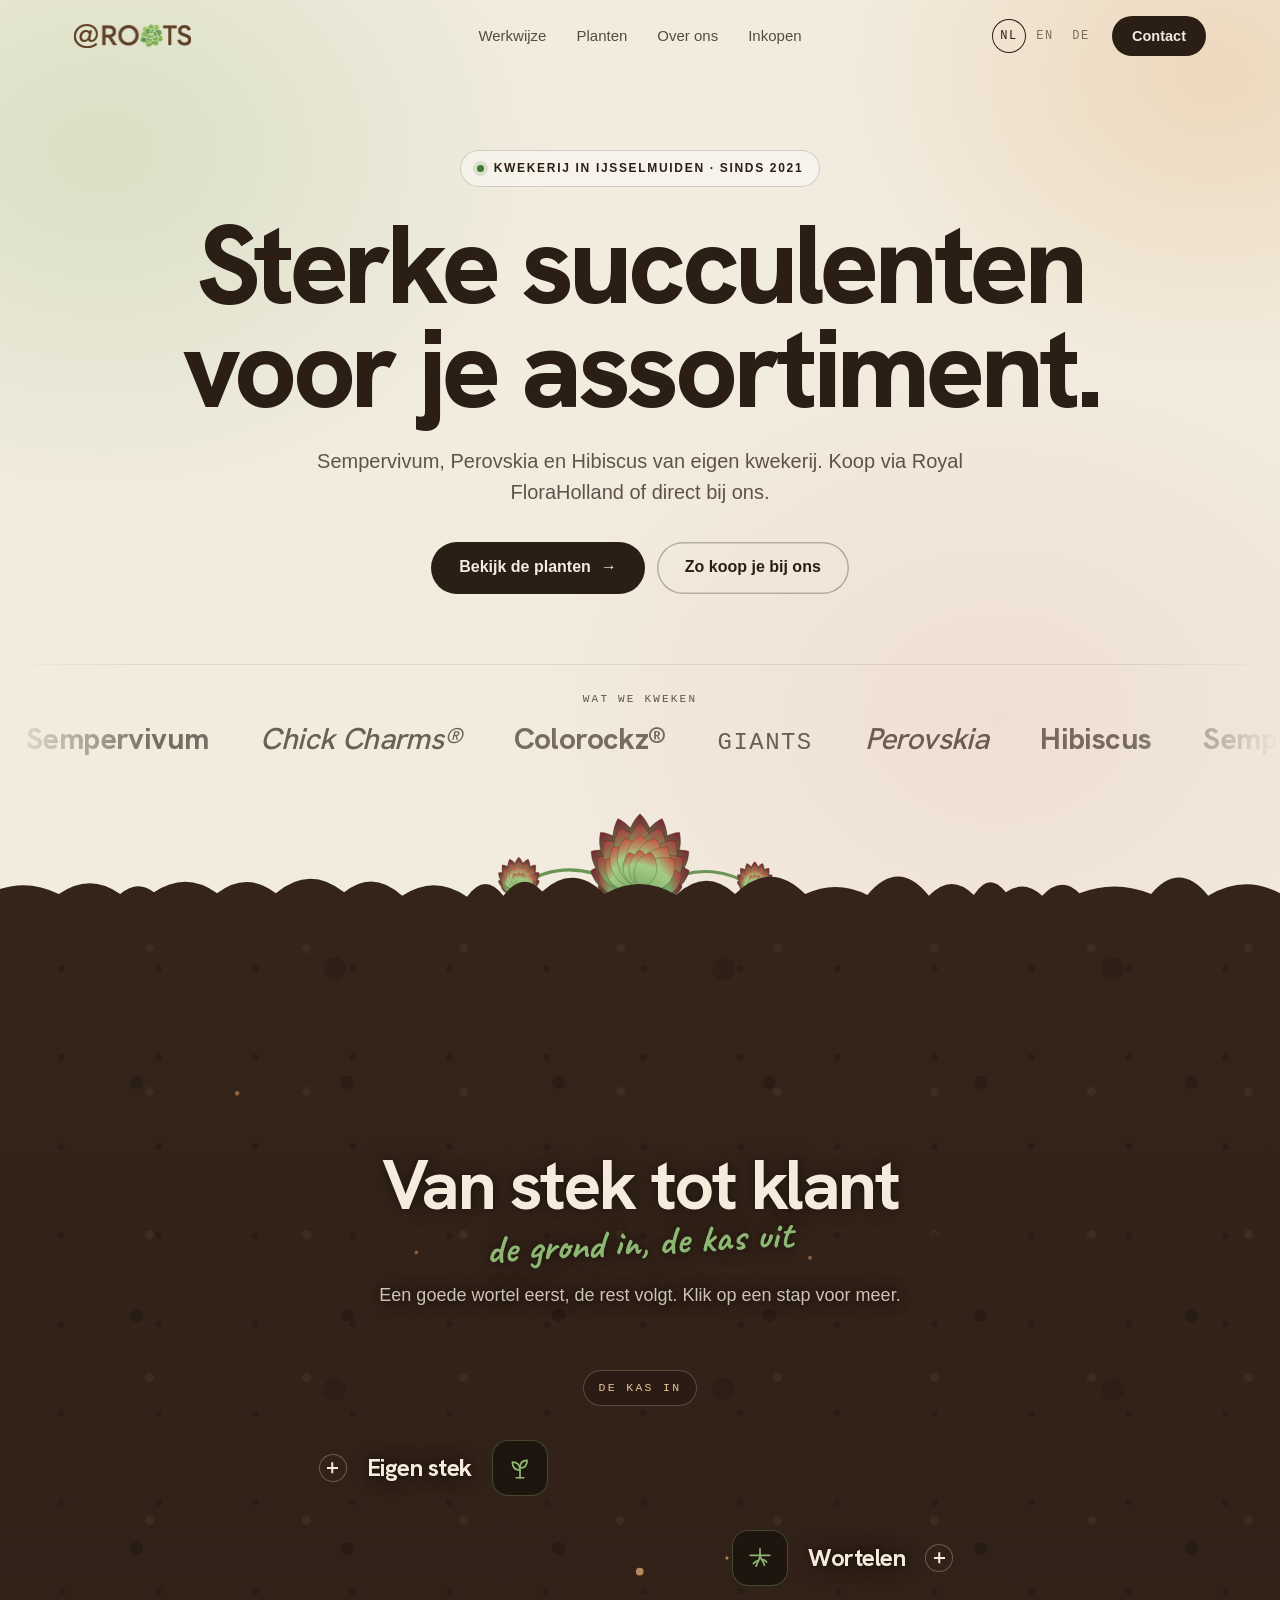
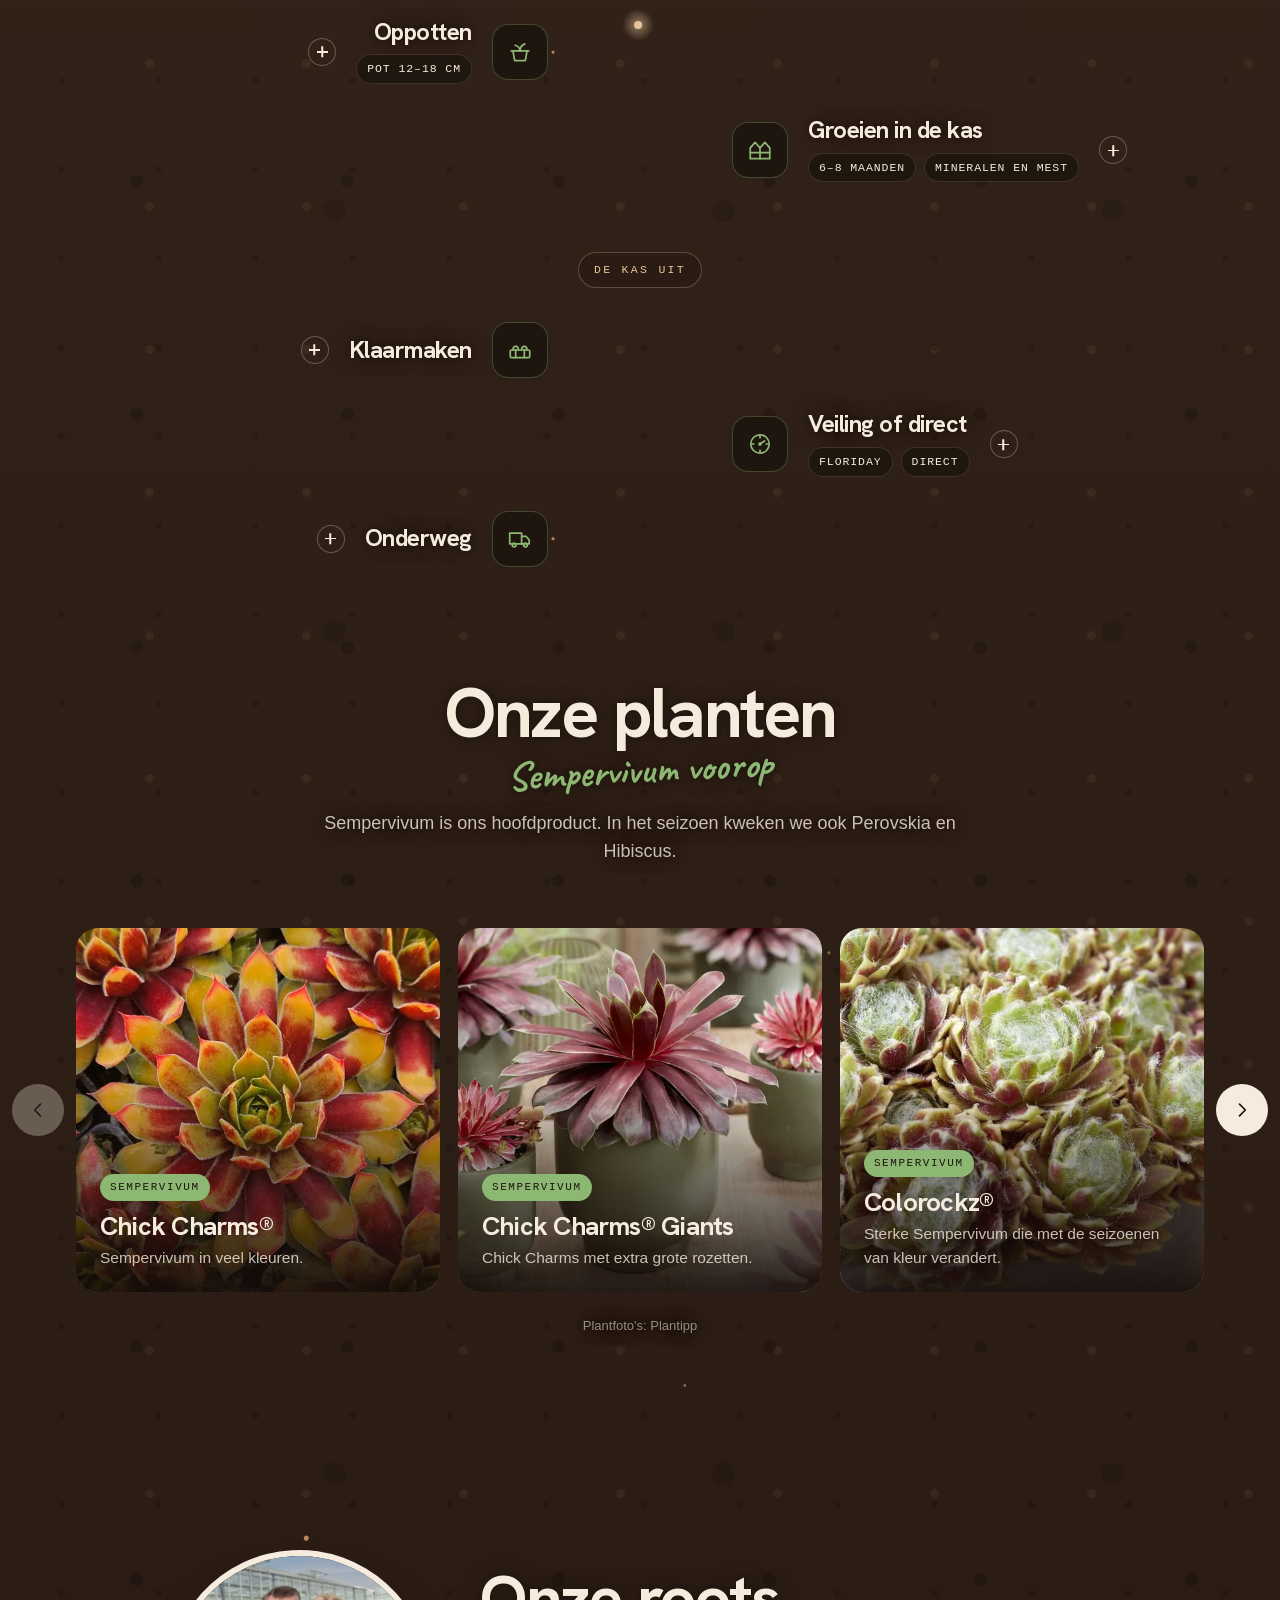
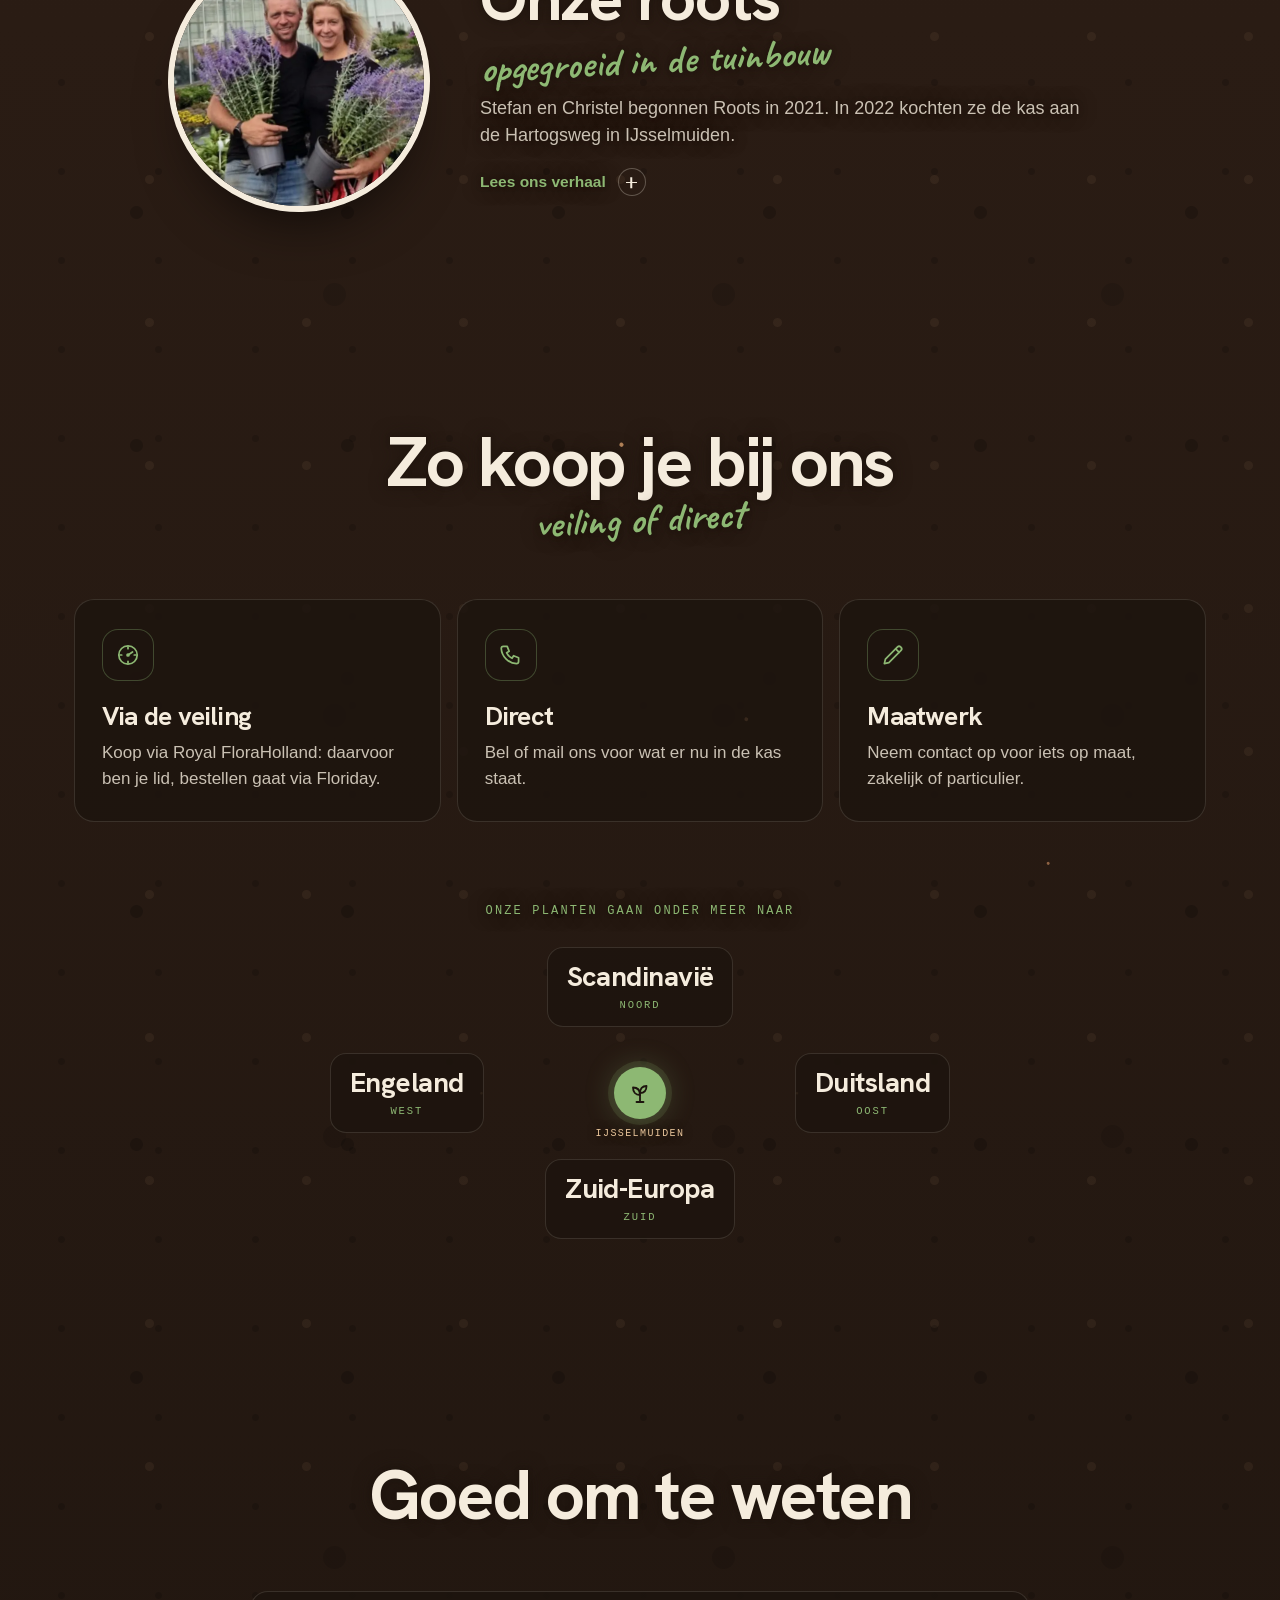
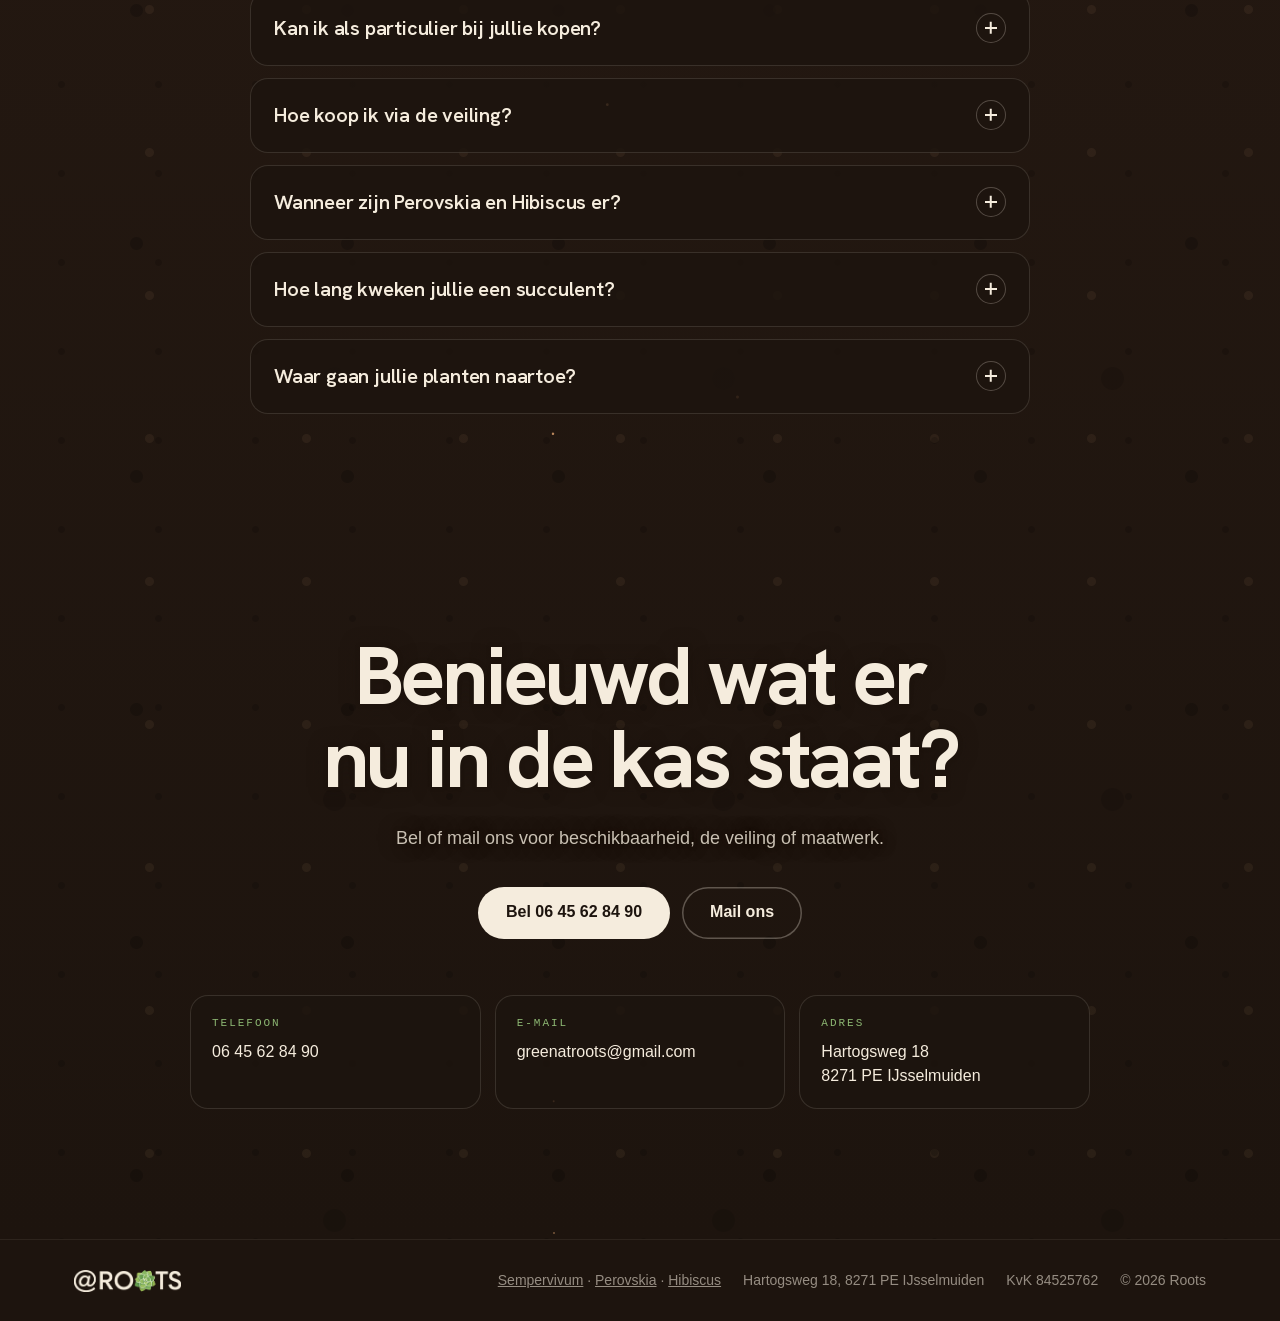
==== commit 3d4c2830: "Contactkop mag breder (15ch): Engelse kop op 3 i.p.v. 4 regels Co-Authored-By: Claude Opus 5.5 <nore" ====
--- a/docs/index.html
+++ b/docs/index.html
@@ -11,7 +11,7 @@
 <link rel="icon" href="icon-192.png" sizes="192x192" type="image/png">
 <link rel="apple-touch-icon" href="apple-touch-icon.png">
 <link rel="preload" href="fonts/hanken-grotesk-latin.woff2" as="font" type="font/woff2" crossorigin>
-<link rel="stylesheet" href="css/site.css?v=c5003d7e">
+<link rel="stylesheet" href="css/site.css?v=86b20bd0">
 <meta property="og:type" content="website">
 <meta property="og:site_name" content="Roots">
 <meta property="og:title" content="Roots | Sempervivum-kwekerij in IJsselmuiden">
@@ -237,6 +237,6 @@
     </ul>
   </div>
 </footer>
-<script src="js/roots.js?v=c5003d7e" defer></script>
+<script src="js/roots.js?v=86b20bd0" defer></script>
 </body>
 </html>
--- a/docs/css/site.css
+++ b/docs/css/site.css
@@ -273,7 +273,7 @@
 
 /* contact */
 .contact{text-align:center;padding-bottom:130px}
-.contact h2{font-size:clamp(42px,6.4vw,84px);letter-spacing:-.04em;max-width:12ch;margin:0 auto}
+.contact h2{font-size:clamp(42px,6.4vw,84px);letter-spacing:-.04em;max-width:15ch;margin:0 auto}
 .contact .lede{margin:24px auto 0;font-size:18px;max-width:32em}
 .contact .hero-cta .btn-ghost{color:var(--ink)}
 .nap{display:grid;grid-template-columns:repeat(3,minmax(0,1fr));gap:14px;max-width:900px;margin:56px auto 0;text-align:left}
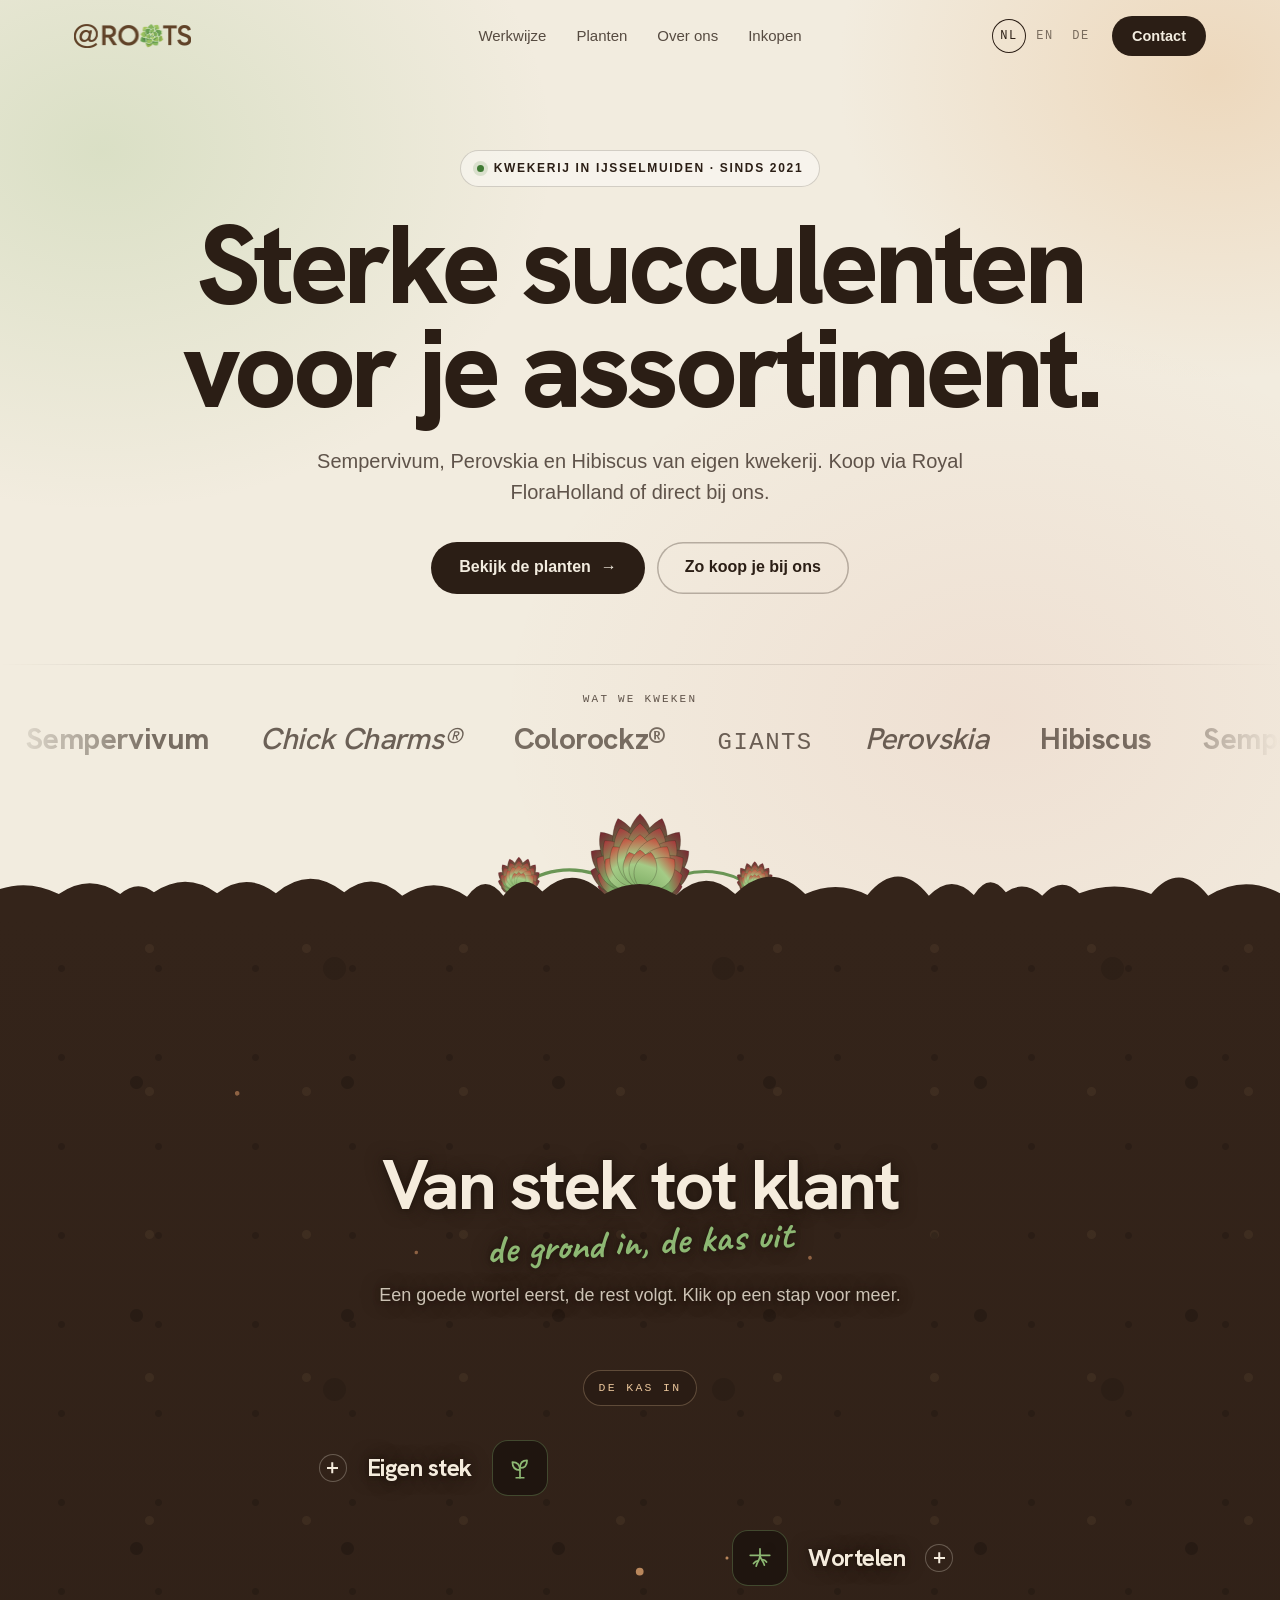
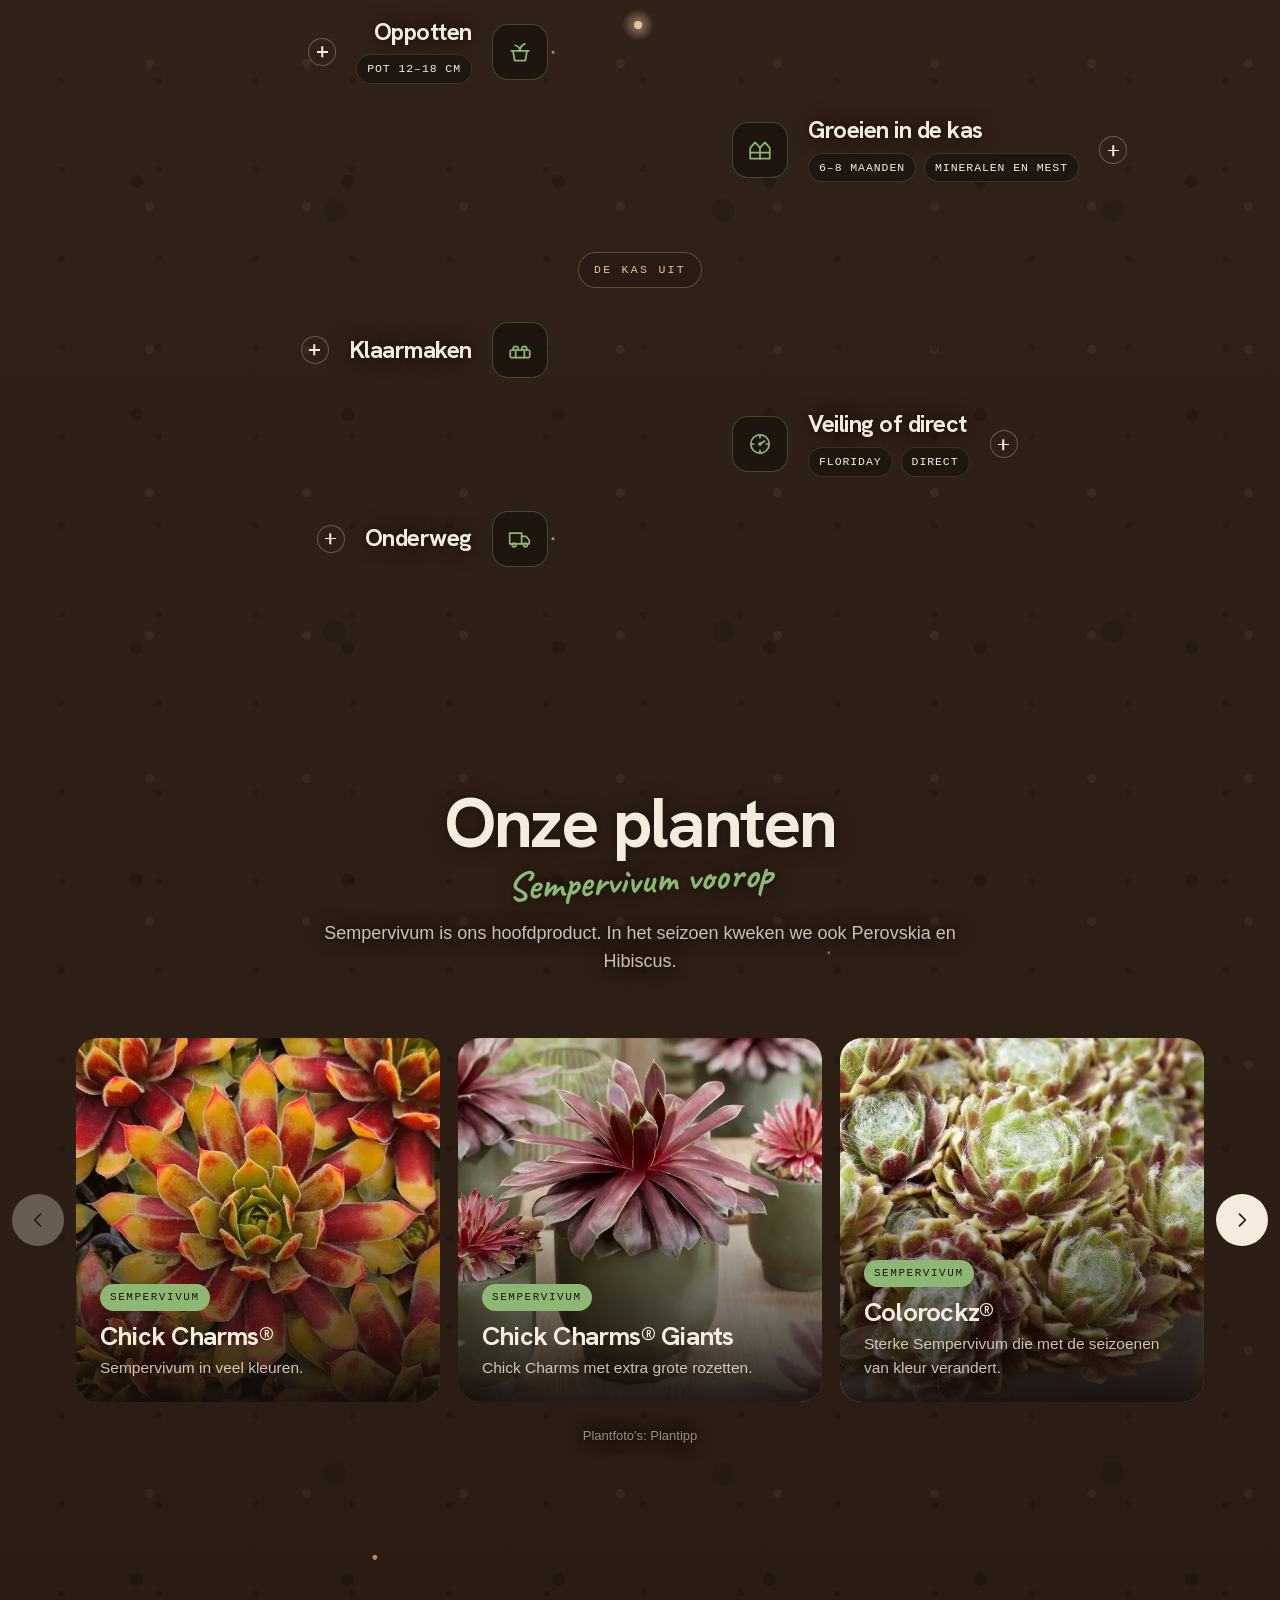
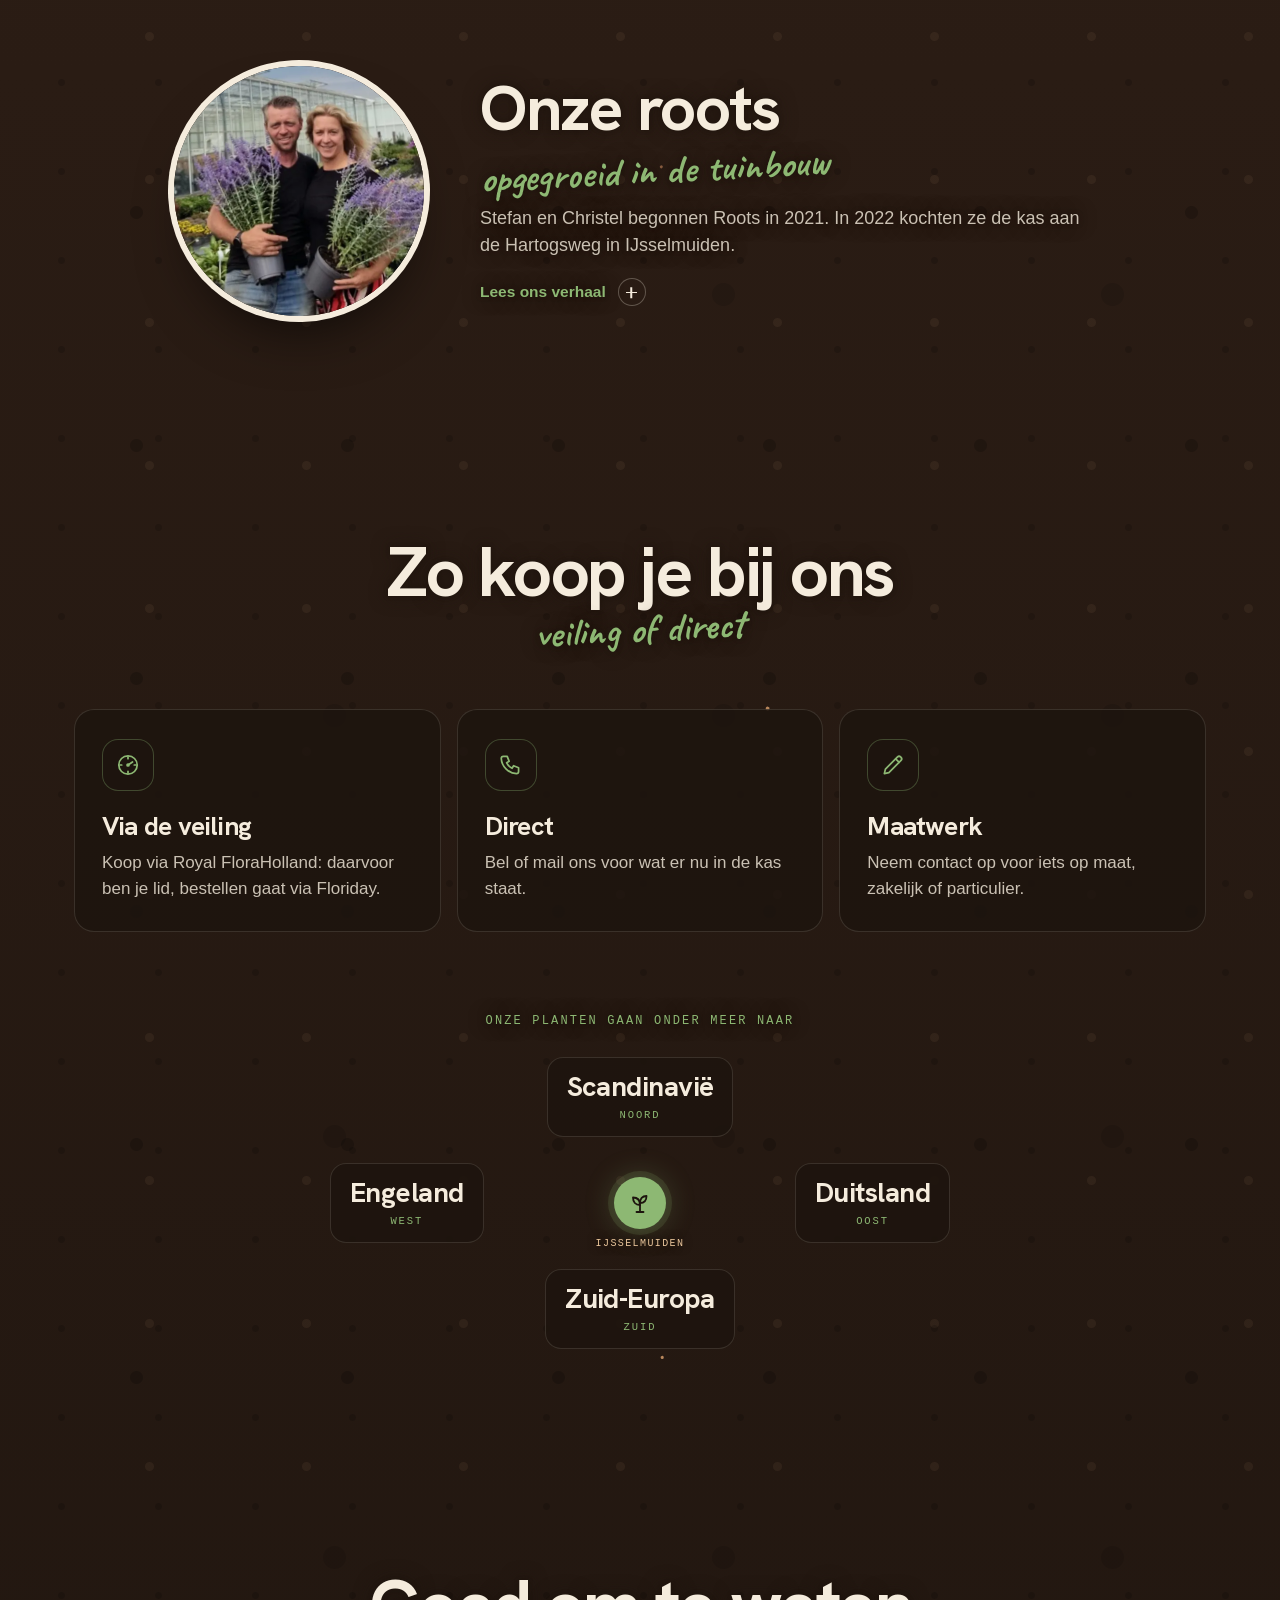
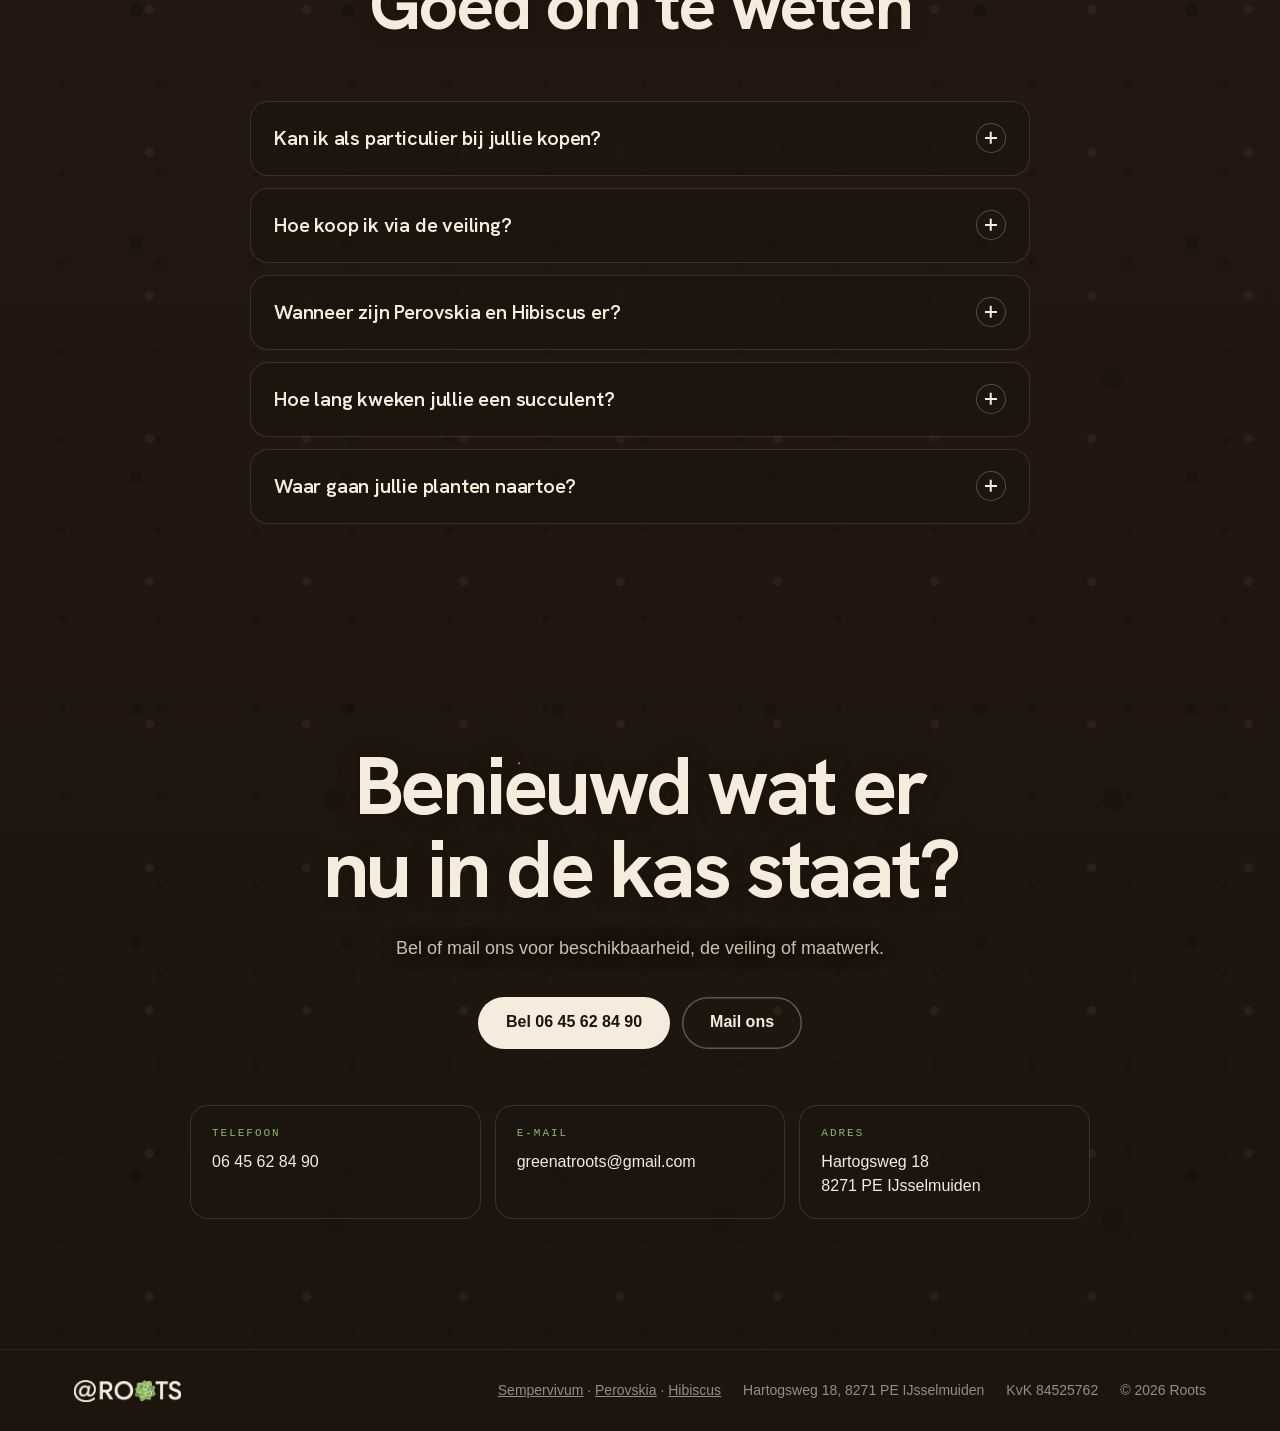
==== commit d4703425: "Witruimte na de processtappen gelijk aan andere sectie-overgangen Co-Authored-By: Claude Opus 5.5 <n" ====
--- a/docs/index.html
+++ b/docs/index.html
@@ -11,7 +11,7 @@
 <link rel="icon" href="icon-192.png" sizes="192x192" type="image/png">
 <link rel="apple-touch-icon" href="apple-touch-icon.png">
 <link rel="preload" href="fonts/hanken-grotesk-latin.woff2" as="font" type="font/woff2" crossorigin>
-<link rel="stylesheet" href="css/site.css?v=86b20bd0">
+<link rel="stylesheet" href="css/site.css?v=50a16d5b">
 <meta property="og:type" content="website">
 <meta property="og:site_name" content="Roots">
 <meta property="og:title" content="Roots | Sempervivum-kwekerij in IJsselmuiden">
@@ -237,6 +237,6 @@
     </ul>
   </div>
 </footer>
-<script src="js/roots.js?v=86b20bd0" defer></script>
+<script src="js/roots.js?v=50a16d5b" defer></script>
 </body>
 </html>
--- a/docs/css/site.css
+++ b/docs/css/site.css
@@ -133,8 +133,9 @@
 @media (max-width:700px){.sec{padding-block:80px}.sec-title{margin-bottom:44px}}
 
 /* werkwijze: stappen langs de penwortel */
-.proc{padding-top:230px}
+.proc{padding-top:230px;padding-bottom:110px}
 @media (max-width:760px){.proc{padding-top:180px}}
+@media (max-width:700px){.proc{padding-bottom:80px}}
 .group{display:flex;justify-content:center;margin:0 0 34px}
 .group span{font-family:var(--mono);font-size:11.5px;letter-spacing:.2em;text-transform:uppercase;color:var(--root-tip);padding:9px 16px;border-radius:999px;background:var(--soil-2);box-shadow:inset 0 0 0 1px rgba(232,196,154,.28)}
 .steps + .group{margin-top:70px}
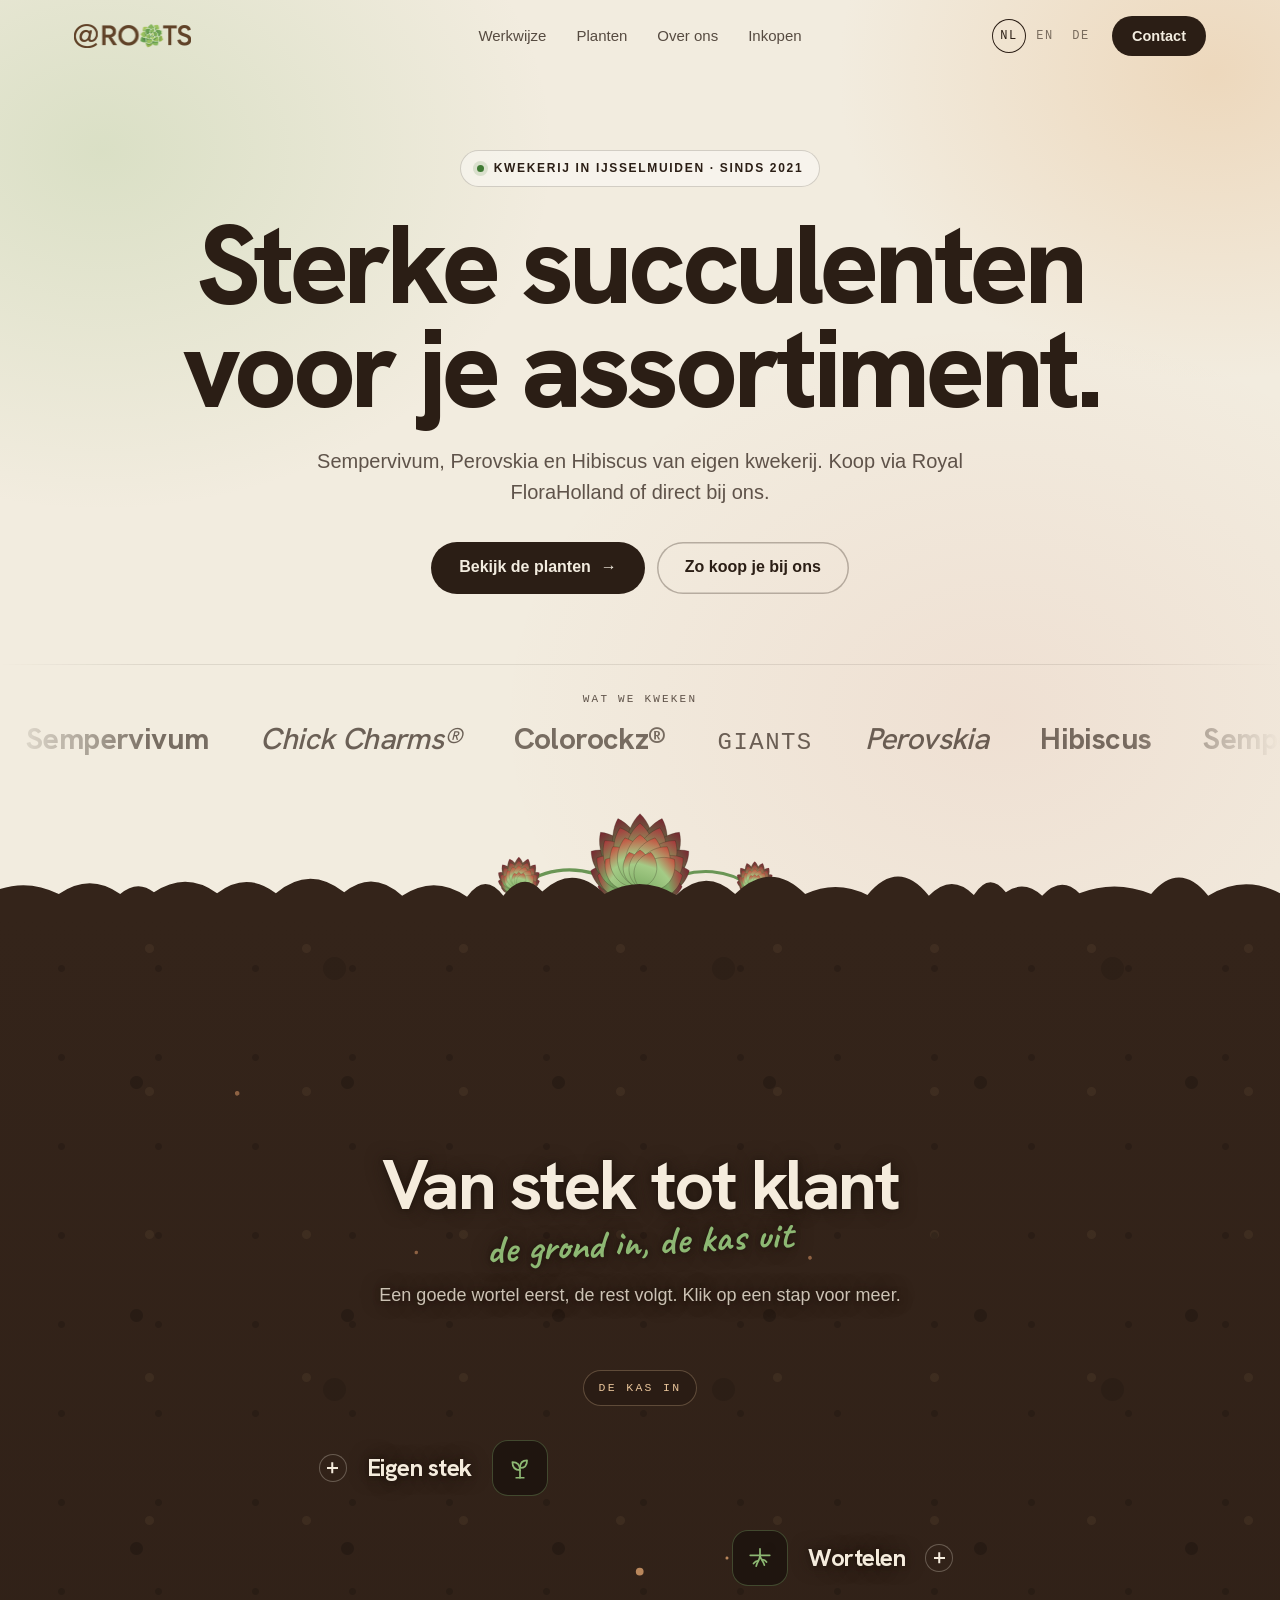
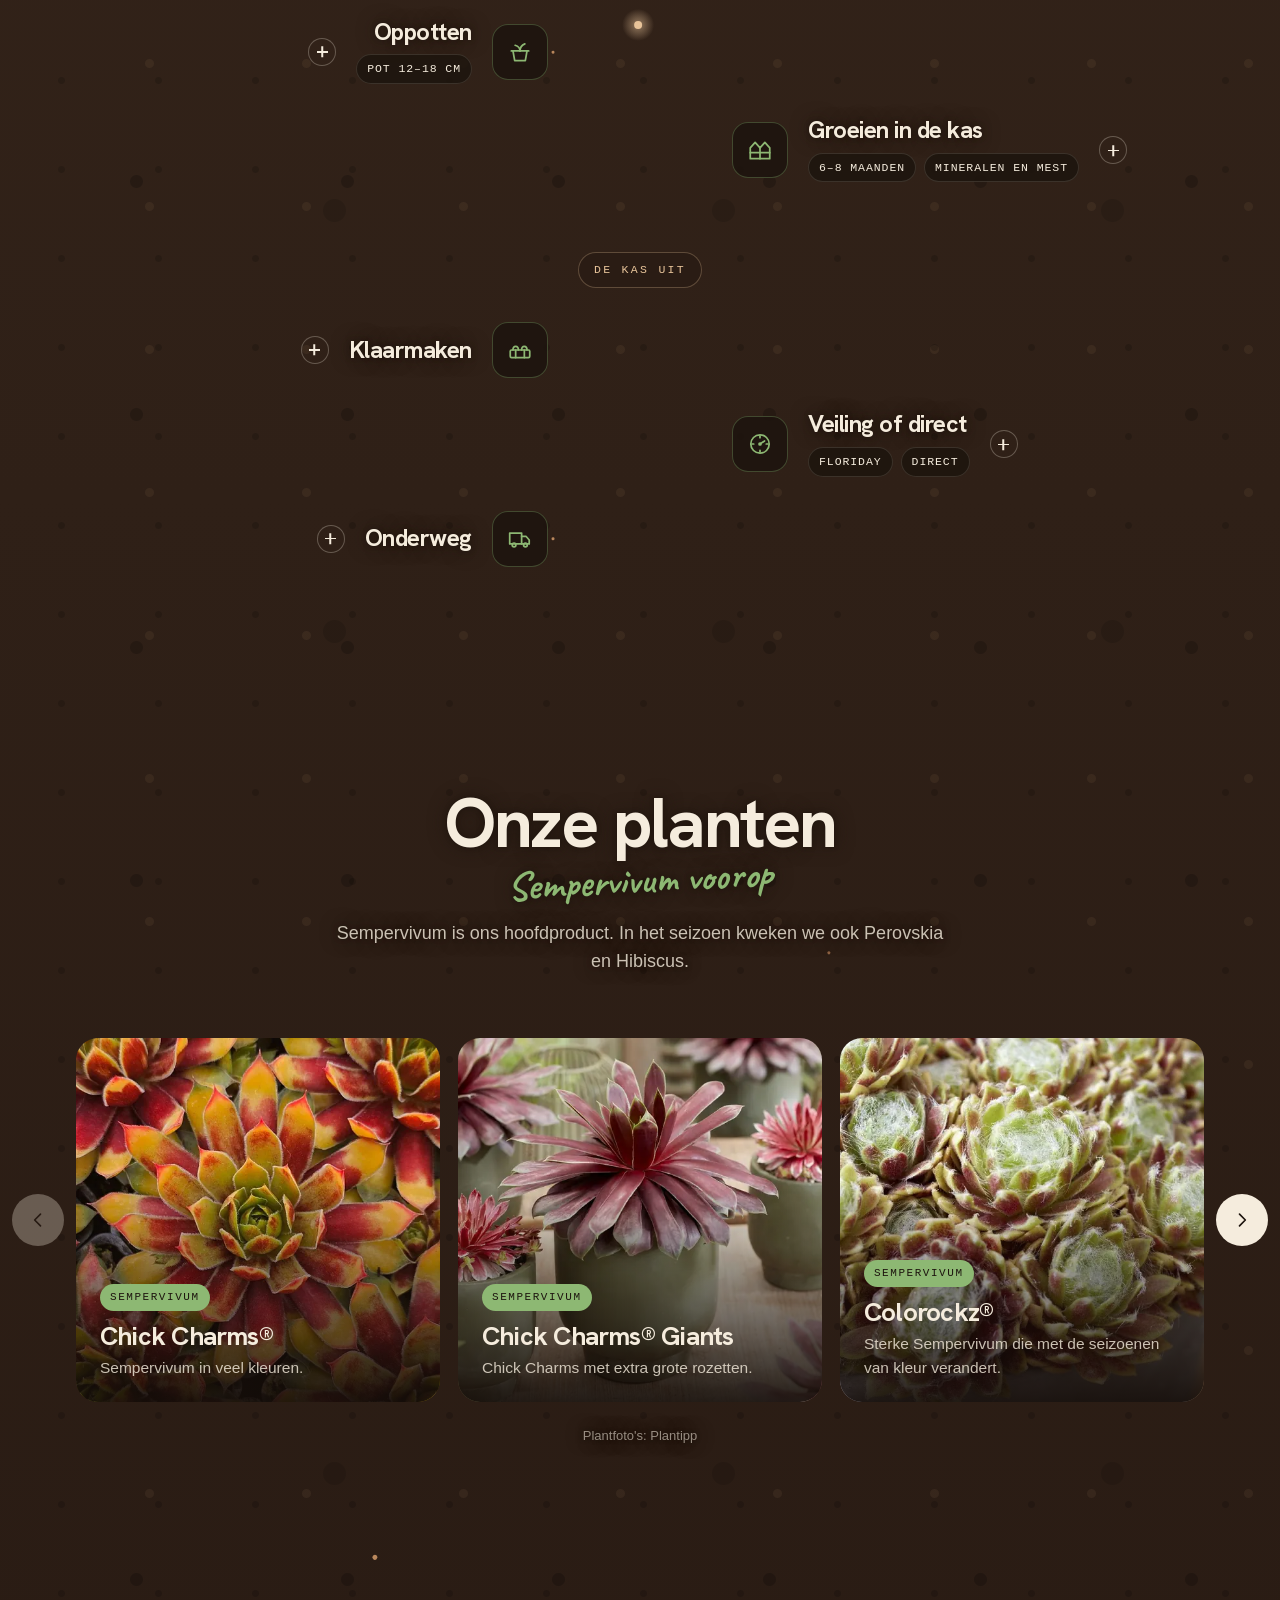
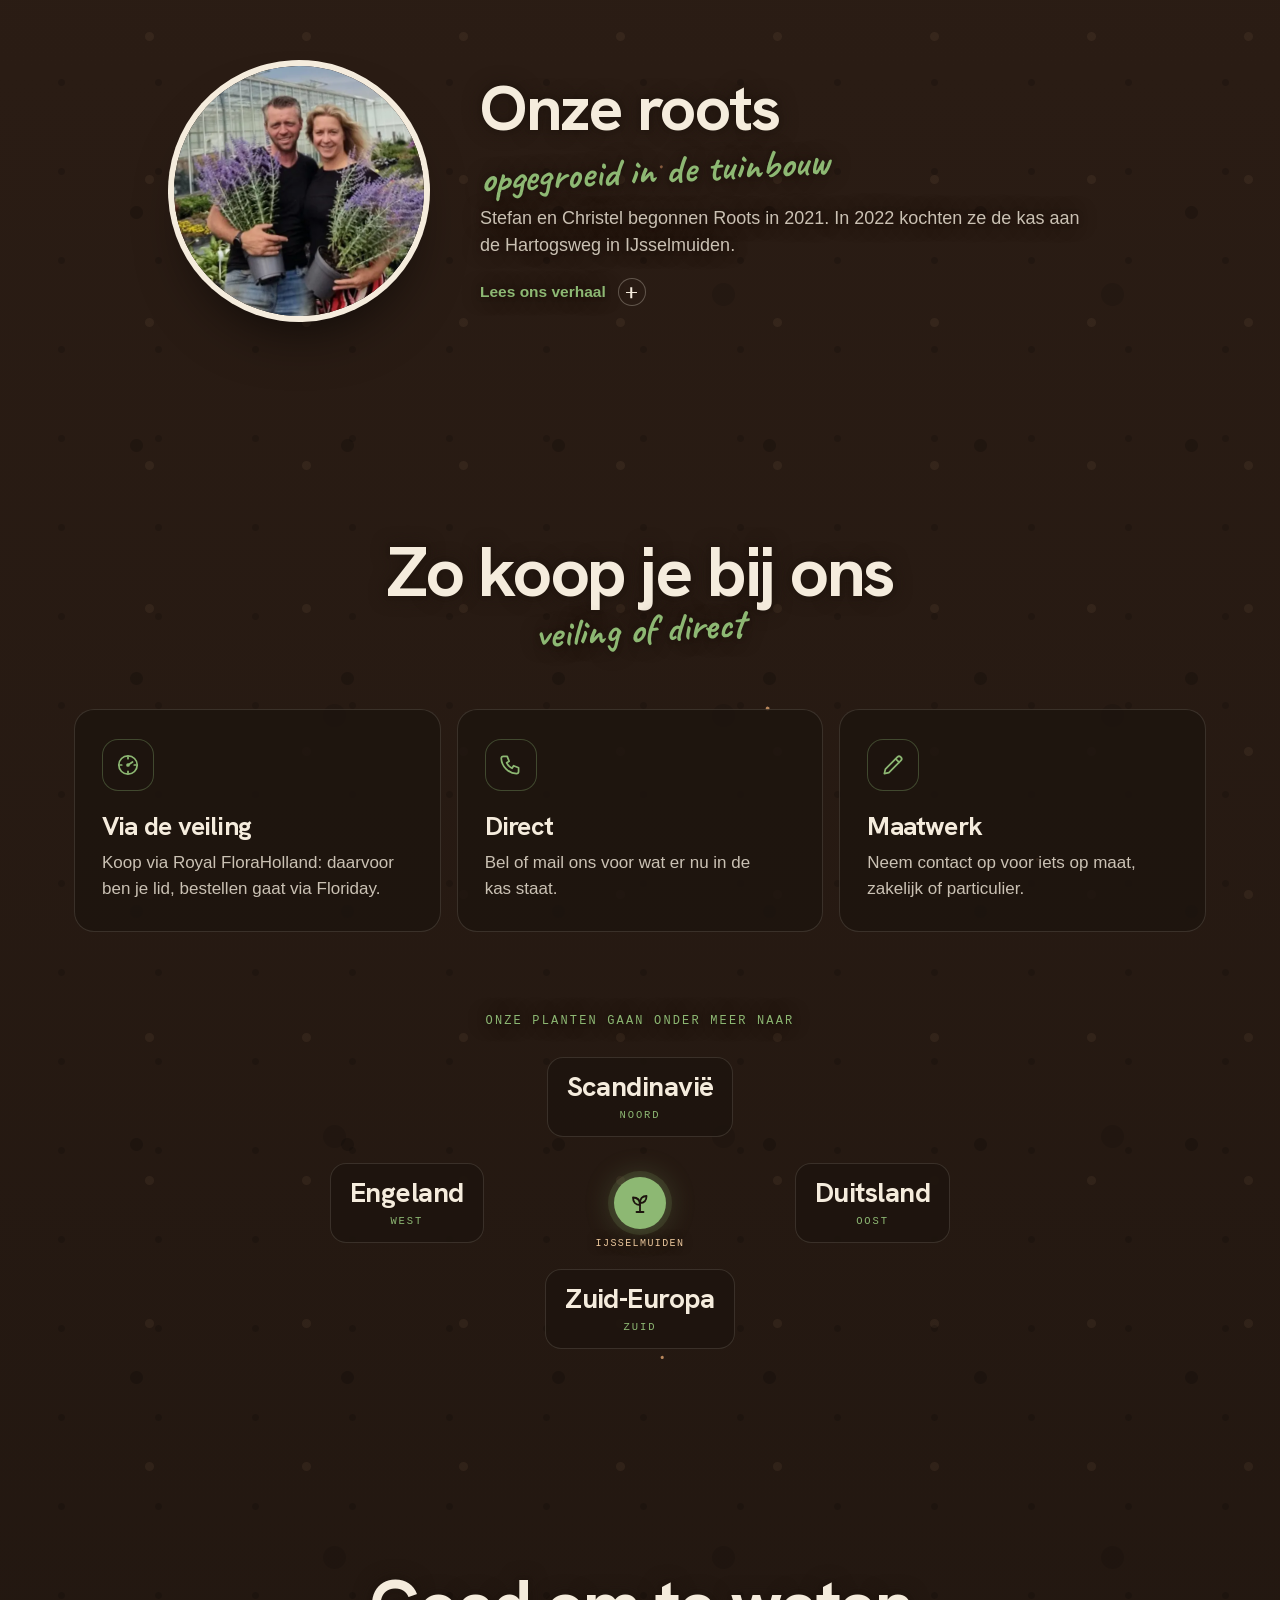
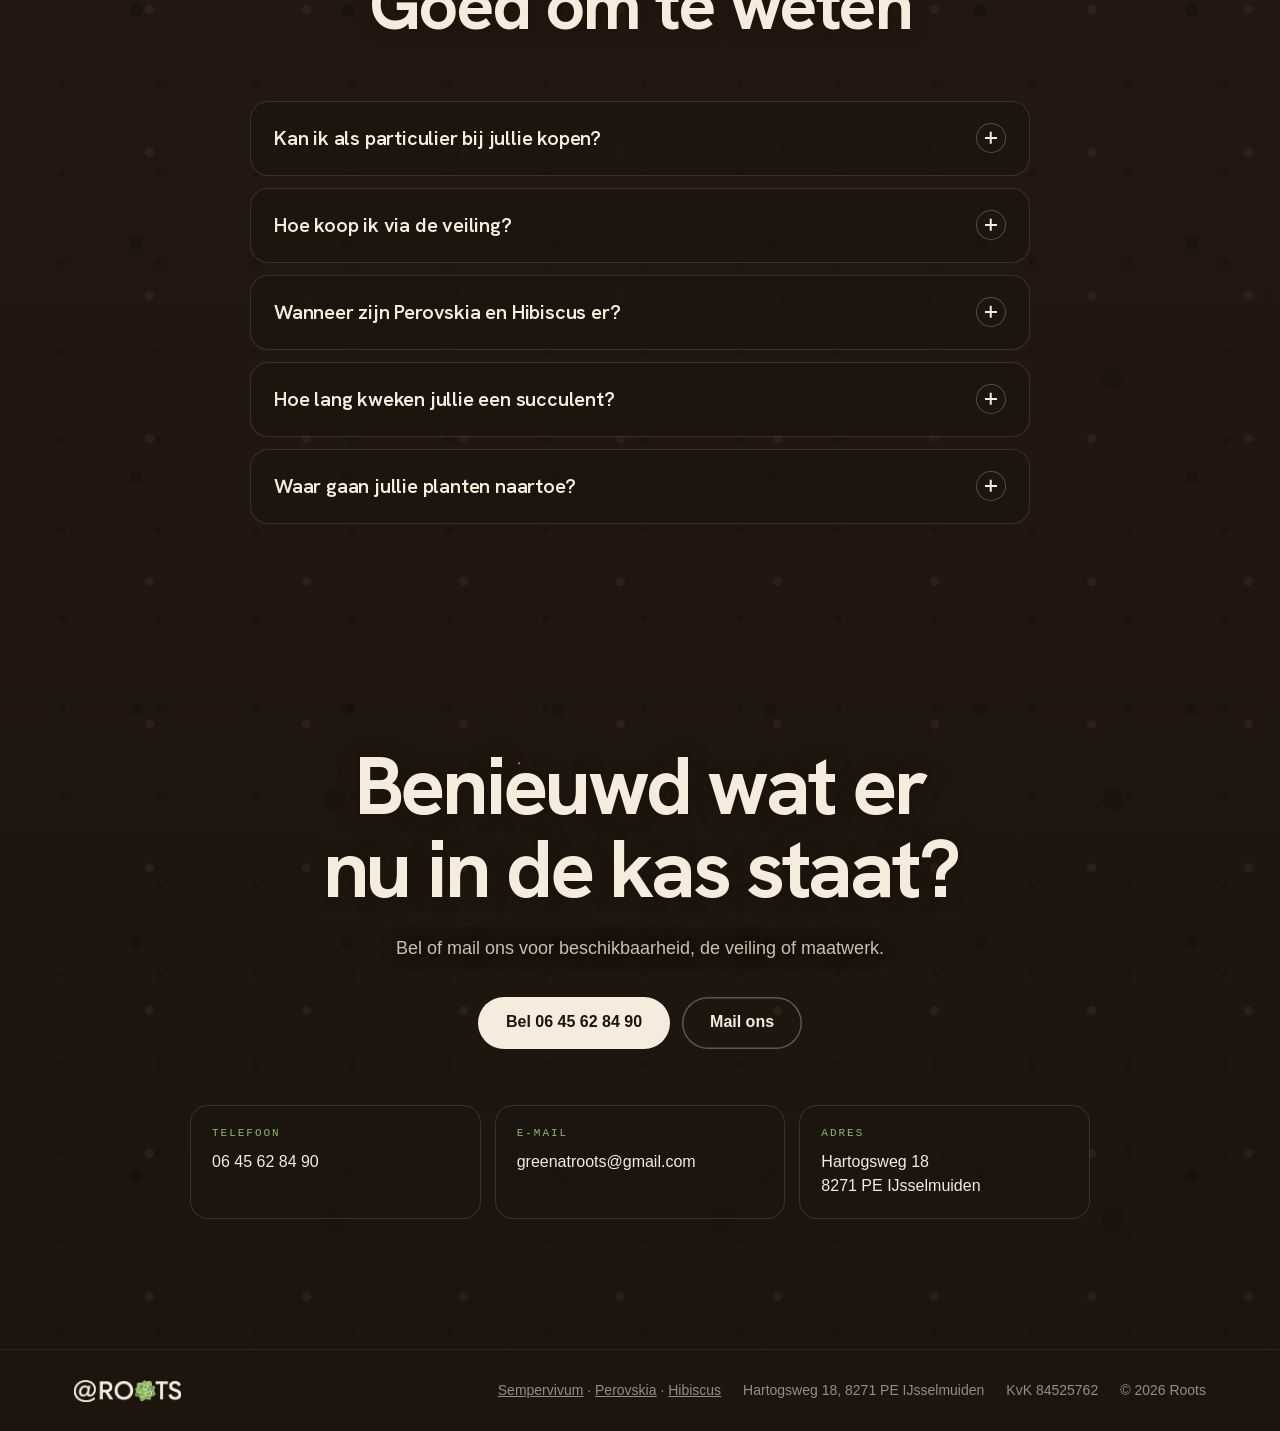
==== commit 13612316: "Laatste twee woorden van koppen en korte alinea's bij elkaar (geen los woord in Safari 16.3) Co-Auth" ====
--- a/docs/index.html
+++ b/docs/index.html
@@ -11,7 +11,7 @@
 <link rel="icon" href="icon-192.png" sizes="192x192" type="image/png">
 <link rel="apple-touch-icon" href="apple-touch-icon.png">
 <link rel="preload" href="fonts/hanken-grotesk-latin.woff2" as="font" type="font/woff2" crossorigin>
-<link rel="stylesheet" href="css/site.css?v=50a16d5b">
+<link rel="stylesheet" href="css/site.css?v=fe4413ff">
 <meta property="og:type" content="website">
 <meta property="og:site_name" content="Roots">
 <meta property="og:title" content="Roots | Sempervivum-kwekerij in IJsselmuiden">
@@ -27,7 +27,7 @@
 </head>
 <body>
 <a class="skip" href="#main">Naar de inhoud</a>
-<header class="top" id="top">
+<header class="top scrolled" id="top">
   <div class="wrap top-in">
     <a class="brand" href="#start" aria-label="Roots, naar de homepage"><span class="logo-d"><picture><source type="image/webp" srcset="logo/logo.webp"><img class="logo" src="logo/logo.png" alt="" width="117" height="24"></picture></span><span class="logo-l"><picture><source type="image/webp" srcset="logo/logo-licht.webp"><img class="logo" src="logo/logo-licht.png" alt="" width="117" height="24"></picture></span></a>
     <nav class="nav" aria-label="Hoofdmenu"><a href="#werkwijze">Werkwijze</a><a href="#planten">Planten</a><a href="#over-ons">Over ons</a><a href="#inkopen">Inkopen</a></nav>
@@ -42,14 +42,14 @@
   <section class="hero" id="start" aria-labelledby="h1">
     <div class="wrap">
       <p class="badge"><i></i>Kwekerij in IJsselmuiden · sinds 2021</p>
-      <h1 id="h1">Sterke succulenten voor je assortiment.</h1>
-      <p class="lede">Sempervivum, Perovskia en Hibiscus van eigen kwekerij. Koop via Royal FloraHolland of direct bij ons.</p>
+      <h1 id="h1">Sterke succulenten voor je assortiment.</h1>
+      <p class="lede">Sempervivum, Perovskia en Hibiscus van eigen kwekerij. Koop via Royal FloraHolland of direct bij ons.</p>
       <div class="hero-cta">
         <a class="btn btn-dark" href="#planten">Bekijk de planten <span class="arr" aria-hidden="true">→</span></a>
         <a class="btn btn-line" href="#inkopen">Zo koop je bij ons</a>
       </div>
     </div>
-    <div class="ticker">
+    <div class="ticker" tabindex="0" role="group" aria-label="Wat we kweken: klik of tik om te pauzeren">
       <p class="ticker-label">Wat we kweken</p>
       <div class="track">
         <ul><li>Sempervivum</li><li>Chick Charms®</li><li>Colorockz®</li><li>Giants</li><li>Perovskia</li><li>Hibiscus</li></ul>
@@ -65,7 +65,7 @@
     <section class="proc" id="werkwijze" aria-labelledby="h-proc">
       <div class="wrap">
         <div class="sec-title">
-          <h2 id="h-proc">Van stek tot klant</h2>
+          <h2 id="h-proc">Van stek tot klant</h2>
           <span class="scribble">de grond in, de kas uit</span>
           <p>Een goede wortel eerst, de rest volgt. Klik op een stap voor meer.</p>
         </div>
@@ -74,7 +74,7 @@
           <ol class="steps">
             <li class="step l">
               <details class="st">
-                <summary><span class="st-main"><span class="ico"><svg viewBox="0 0 24 24" fill="none" stroke="currentColor" stroke-width="1.6" stroke-linecap="round" stroke-linejoin="round" aria-hidden="true"><path d="M12 21v-7"/><path d="M12 14c-4.5 0-7-2.8-7-7.5 4.6 0 7 2.6 7 7.5z"/><path d="M12 12c0-4.3 2.2-7 6.5-7 0 4.2-2.3 7-6.5 7z"/><path d="M8.5 21h7"/></svg></span><span class="st-body"><h3>Eigen stek</h3></span><i class="plus" aria-hidden="true"></i></span></summary>
+                <summary><span class="st-main"><span class="ico"><svg viewBox="0 0 24 24" fill="none" stroke="currentColor" stroke-width="1.6" stroke-linecap="round" stroke-linejoin="round" aria-hidden="true"><path d="M12 21v-7"/><path d="M12 14c-4.5 0-7-2.8-7-7.5 4.6 0 7 2.6 7 7.5z"/><path d="M12 12c0-4.3 2.2-7 6.5-7 0 4.2-2.3 7-6.5 7z"/><path d="M8.5 21h7"/></svg></span><span class="st-body"><h3>Eigen stek</h3></span><i class="plus" aria-hidden="true"></i></span></summary>
                 <div class="st-more"><p>Onze succulenten beginnen als stek die we zelf maken.</p></div>
               </details>
             </li>
@@ -92,7 +92,7 @@
             </li>
             <li class="step r">
               <details class="st">
-                <summary><span class="st-main"><span class="ico"><svg viewBox="0 0 24 24" fill="none" stroke="currentColor" stroke-width="1.6" stroke-linecap="round" stroke-linejoin="round" aria-hidden="true"><path d="M3 20V10l4.5-5 4.5 5 4.5-5 4.5 5v10z"/><path d="M12 10v10"/><path d="M3 14.5h18"/></svg></span><span class="st-body"><h3>Groeien in de kas</h3><span class="chips"><span>6–8 maanden</span><span>Mineralen en mest</span></span></span><i class="plus" aria-hidden="true"></i></span></summary>
+                <summary><span class="st-main"><span class="ico"><svg viewBox="0 0 24 24" fill="none" stroke="currentColor" stroke-width="1.6" stroke-linecap="round" stroke-linejoin="round" aria-hidden="true"><path d="M3 20V10l4.5-5 4.5 5 4.5-5 4.5 5v10z"/><path d="M12 10v10"/><path d="M3 14.5h18"/></svg></span><span class="st-body"><h3>Groeien in de kas</h3><span class="chips"><span>6–8 maanden</span><span>Mineralen en mest</span></span></span><i class="plus" aria-hidden="true"></i></span></summary>
                 <div class="st-more"><p>In onze kas in IJsselmuiden groeit de plant uit.</p><figure class="st-photo"><picture><source type="image/webp" srcset="img/stap-groeien-560.webp 560w, img/stap-groeien.webp 720w" sizes="260px"><img src="img/stap-groeien.jpg" srcset="img/stap-groeien-560.jpg 560w, img/stap-groeien.jpg 720w" sizes="260px" alt="Een rood-gele Sempervivum in pot, met een kas vol dezelfde planten erachter" width="720" height="900" loading="lazy" decoding="async"></picture></figure></div>
               </details>
             </li>
@@ -107,7 +107,7 @@
             </li>
             <li class="step r">
               <details class="st">
-                <summary><span class="st-main"><span class="ico"><svg viewBox="0 0 24 24" fill="none" stroke="currentColor" stroke-width="1.6" stroke-linecap="round" stroke-linejoin="round" aria-hidden="true"><circle cx="12" cy="12" r="8.5"/><path d="M12 12l4.2-2.8"/><path d="M12 4.6v1.6M19.4 12h-1.6M12 19.4v-1.6M4.6 12h1.6"/><circle cx="12" cy="12" r=".9" fill="currentColor"/></svg></span><span class="st-body"><h3>Veiling of direct</h3><span class="chips"><span>Floriday</span><span>Direct</span></span></span><i class="plus" aria-hidden="true"></i></span></summary>
+                <summary><span class="st-main"><span class="ico"><svg viewBox="0 0 24 24" fill="none" stroke="currentColor" stroke-width="1.6" stroke-linecap="round" stroke-linejoin="round" aria-hidden="true"><circle cx="12" cy="12" r="8.5"/><path d="M12 12l4.2-2.8"/><path d="M12 4.6v1.6M19.4 12h-1.6M12 19.4v-1.6M4.6 12h1.6"/><circle cx="12" cy="12" r=".9" fill="currentColor"/></svg></span><span class="st-body"><h3>Veiling of direct</h3><span class="chips"><span>Floriday</span><span>Direct</span></span></span><i class="plus" aria-hidden="true"></i></span></summary>
                 <div class="st-more"><p>We verkopen via de veiling van Royal FloraHolland of direct aan de koper.</p><figure class="st-photo"><picture><source type="image/webp" srcset="img/stap-verkoopklaar-560.webp 560w, img/stap-verkoopklaar.webp 720w" sizes="260px"><img src="img/stap-verkoopklaar.jpg" srcset="img/stap-verkoopklaar-560.jpg 560w, img/stap-verkoopklaar.jpg 720w" sizes="260px" alt="Verkoopklare Sempervivum in pot op de kastafel" width="720" height="900" loading="lazy" decoding="async"></picture></figure></div>
               </details>
             </li>
@@ -124,18 +124,18 @@
 
     <section class="plants sec" id="planten" aria-labelledby="h-plants">
       <div class="wrap sec-title">
-        <h2 id="h-plants">Onze planten</h2>
+        <h2 id="h-plants">Onze planten</h2>
         <span class="scribble">Sempervivum voorop</span>
-        <p>Sempervivum is ons hoofdproduct. In het seizoen kweken we ook Perovskia en Hibiscus.</p>
+        <p>Sempervivum is ons hoofdproduct. In het seizoen kweken we ook Perovskia en Hibiscus.</p>
       </div>
       <div class="carousel">
         <button class="car-btn prev" type="button" id="prev" aria-label="Vorige planten"><svg viewBox="0 0 24 24" fill="none" stroke="currentColor" stroke-width="2" stroke-linecap="round" stroke-linejoin="round" aria-hidden="true"><path d="M15 5l-7 7 7 7"/></svg></button>
         <div class="cases" id="cases" tabindex="0" role="region" aria-label="Planten">
-          <a class="case" href="sempervivum/#chick-charms"><figure style="margin:0;height:100%"><picture><source type="image/webp" srcset="img/chick-charms-560.webp 560w, img/chick-charms.webp 900w" sizes="(max-width:640px) 84vw, (max-width:900px) 50vw, 380px"><img src="img/chick-charms.jpg" srcset="img/chick-charms-560.jpg 560w, img/chick-charms.jpg 900w" sizes="(max-width:640px) 84vw, (max-width:900px) 50vw, 380px" alt="Sempervivum Chick Charms Gold Rush: rozetten in goud en rood" width="900" height="900" loading="lazy" decoding="async"></picture><figcaption><span class="tag">Sempervivum</span><h3>Chick Charms®</h3><p>Sempervivum in veel kleuren.</p></figcaption></figure></a>
-          <a class="case" href="sempervivum/#giants"><figure style="margin:0;height:100%"><picture><source type="image/webp" srcset="img/giants-560.webp 560w, img/giants.webp 1000w" sizes="(max-width:640px) 84vw, (max-width:900px) 50vw, 380px"><img src="img/giants.jpg" srcset="img/giants-560.jpg 560w, img/giants.jpg 1000w" sizes="(max-width:640px) 84vw, (max-width:900px) 50vw, 380px" alt="Sempervivum Chick Charms Giants Emerald Explosion: grote rozet in een groene pot" width="1000" height="1000" loading="lazy" decoding="async"></picture><figcaption><span class="tag">Sempervivum</span><h3>Chick Charms® Giants</h3><p>Chick Charms met extra grote rozetten.</p></figcaption></figure></a>
-          <a class="case" href="sempervivum/#colorockz"><figure style="margin:0;height:100%"><picture><source type="image/webp" srcset="img/colorockz-560.webp 560w, img/colorockz.webp 900w" sizes="(max-width:640px) 84vw, (max-width:900px) 50vw, 380px"><img src="img/colorockz.jpg" srcset="img/colorockz-560.jpg 560w, img/colorockz.jpg 900w" sizes="(max-width:640px) 84vw, (max-width:900px) 50vw, 380px" alt="Sempervivum Colorockz Lemon Flare: volle rozetten in groen met rode punten" width="900" height="900" loading="lazy" decoding="async"></picture><figcaption><span class="tag">Sempervivum</span><h3>Colorockz®</h3><p>Sterke Sempervivum die met de seizoenen van kleur verandert.</p></figcaption></figure></a>
-          <a class="case" href="perovskia/"><figure style="margin:0;height:100%"><img src="img/perovskia.jpg" srcset="img/perovskia-560.jpg 560w, img/perovskia.jpg 900w" sizes="(max-width:640px) 84vw, (max-width:900px) 50vw, 380px" alt="Perovskia Prime Time: Russische salie met lavendelpaarse bloei" width="900" height="900" loading="lazy" decoding="async"><figcaption><span class="tag season">Mei – september</span><h3>Perovskia</h3><p>Russische salie met lavendelpaarse bloei.</p></figcaption></figure></a>
-          <a class="case" href="hibiscus/"><figure style="margin:0;height:100%"><picture><source type="image/webp" srcset="img/hibiscus-560.webp 560w, img/hibiscus.webp 933w" sizes="(max-width:640px) 84vw, (max-width:900px) 50vw, 380px"><img src="img/hibiscus.jpg" srcset="img/hibiscus-560.jpg 560w, img/hibiscus.jpg 933w" sizes="(max-width:640px) 84vw, (max-width:900px) 50vw, 380px" alt="Hibiscus met grote witte bloem" width="933" height="933" loading="lazy" decoding="async"></picture><figcaption><span class="tag season">Zomer</span><h3>Hibiscus</h3><p>Zomerbloeier met grote bloemen.</p></figcaption></figure></a>
+          <a class="case" href="sempervivum/#chick-charms" aria-labelledby="t-chick-charms"><figure style="margin:0;height:100%"><picture><source type="image/webp" srcset="img/chick-charms-560.webp 560w, img/chick-charms.webp 900w" sizes="(max-width:640px) 84vw, (max-width:900px) 50vw, 380px"><img src="img/chick-charms.jpg" srcset="img/chick-charms-560.jpg 560w, img/chick-charms.jpg 900w" sizes="(max-width:640px) 84vw, (max-width:900px) 50vw, 380px" alt="Sempervivum Chick Charms Gold Rush: rozetten in goud en rood" width="900" height="900" loading="lazy" decoding="async"></picture><figcaption><span class="tag">Sempervivum</span><h3 id="t-chick-charms">Chick Charms®</h3><p>Sempervivum in veel kleuren.</p></figcaption></figure></a>
+          <a class="case" href="sempervivum/#giants" aria-labelledby="t-giants"><figure style="margin:0;height:100%"><picture><source type="image/webp" srcset="img/giants-560.webp 560w, img/giants.webp 1000w" sizes="(max-width:640px) 84vw, (max-width:900px) 50vw, 380px"><img src="img/giants.jpg" srcset="img/giants-560.jpg 560w, img/giants.jpg 1000w" sizes="(max-width:640px) 84vw, (max-width:900px) 50vw, 380px" alt="Sempervivum Chick Charms Giants Emerald Explosion: grote rozet in een groene pot" width="1000" height="1000" loading="lazy" decoding="async"></picture><figcaption><span class="tag">Sempervivum</span><h3 id="t-giants">Chick Charms® Giants</h3><p>Chick Charms met extra grote rozetten.</p></figcaption></figure></a>
+          <a class="case" href="sempervivum/#colorockz" aria-labelledby="t-colorockz"><figure style="margin:0;height:100%"><picture><source type="image/webp" srcset="img/colorockz-560.webp 560w, img/colorockz.webp 900w" sizes="(max-width:640px) 84vw, (max-width:900px) 50vw, 380px"><img src="img/colorockz.jpg" srcset="img/colorockz-560.jpg 560w, img/colorockz.jpg 900w" sizes="(max-width:640px) 84vw, (max-width:900px) 50vw, 380px" alt="Sempervivum Colorockz Lemon Flare: volle rozetten in groen met rode punten" width="900" height="900" loading="lazy" decoding="async"></picture><figcaption><span class="tag">Sempervivum</span><h3 id="t-colorockz">Colorockz®</h3><p>Sterke Sempervivum die met de seizoenen van kleur verandert.</p></figcaption></figure></a>
+          <a class="case" href="perovskia/" aria-labelledby="t-perovskia"><figure style="margin:0;height:100%"><img src="img/perovskia.jpg" srcset="img/perovskia-560.jpg 560w, img/perovskia.jpg 900w" sizes="(max-width:640px) 84vw, (max-width:900px) 50vw, 380px" alt="Perovskia Prime Time: Russische salie met lavendelpaarse bloei" width="900" height="900" loading="lazy" decoding="async"><figcaption><span class="tag season">Mei – september</span><h3 id="t-perovskia">Perovskia</h3><p>Russische salie met lavendelpaarse bloei.</p></figcaption></figure></a>
+          <a class="case" href="hibiscus/" aria-labelledby="t-hibiscus"><figure style="margin:0;height:100%"><picture><source type="image/webp" srcset="img/hibiscus-560.webp 560w, img/hibiscus.webp 933w" sizes="(max-width:640px) 84vw, (max-width:900px) 50vw, 380px"><img src="img/hibiscus.jpg" srcset="img/hibiscus-560.jpg 560w, img/hibiscus.jpg 933w" sizes="(max-width:640px) 84vw, (max-width:900px) 50vw, 380px" alt="Hibiscus met grote witte bloem" width="933" height="933" loading="lazy" decoding="async"></picture><figcaption><span class="tag season">Zomer</span><h3 id="t-hibiscus">Hibiscus</h3><p>Zomerbloeier met grote bloemen.</p></figcaption></figure></a>
         </div>
         <button class="car-btn next" type="button" id="next" aria-label="Volgende planten"><svg viewBox="0 0 24 24" fill="none" stroke="currentColor" stroke-width="2" stroke-linecap="round" stroke-linejoin="round" aria-hidden="true"><path d="M9 5l7 7-7 7"/></svg></button>
       </div>
@@ -146,9 +146,9 @@
       <div class="wrap about-grid">
         <figure class="about-photo"><picture><source type="image/webp" srcset="img/stefan-christol-rond-560.webp 560w, img/stefan-christol-rond.webp 640w" sizes="(max-width:760px) 160px, 250px"><img src="img/stefan-christol-rond.jpg" srcset="img/stefan-christol-rond-560.jpg 560w, img/stefan-christol-rond.jpg 640w" sizes="(max-width:760px) 160px, 250px" alt="Stefan en Christel bij de kas, met Perovskia in pot" width="640" height="640" loading="lazy" decoding="async"></picture></figure>
         <div class="about-txt">
-          <h2 id="h-about">Onze roots</h2>
+          <h2 id="h-about">Onze roots</h2>
           <span class="scribble">opgegroeid in de tuinbouw</span>
-          <p>Stefan en Christel begonnen Roots in 2021. In 2022 kochten ze de kas aan de Hartogsweg in IJsselmuiden.</p>
+          <p>Stefan en Christel begonnen Roots in 2021. In 2022 kochten ze de kas aan de Hartogsweg in IJsselmuiden.</p>
           <details class="more">
             <summary>Lees ons verhaal<i class="plus" aria-hidden="true"></i></summary>
             <p>Stefan groeide op in de tuinbouw: op een rozenkwekerij van 600.000 m² en in de tuinbouw in Afrika. Samen begonnen ze klein, maar al snel stond de kas vol. Die groei ging nooit ten koste van de kwaliteit: van de eerste stek tot de plant op de kar letten ze op elk detail.</p>
@@ -161,24 +161,24 @@
 
     <section class="buy sec" id="inkopen" aria-labelledby="h-buy">
       <div class="wrap sec-title">
-        <h2 id="h-buy">Zo koop je bij ons</h2>
+        <h2 id="h-buy">Zo koop je bij ons</h2>
         <span class="scribble">veiling of direct</span>
       </div>
       <div class="wrap buy-grid">
         <div class="buy-card">
           <div class="ico"><svg viewBox="0 0 24 24" fill="none" stroke="currentColor" stroke-width="1.6" stroke-linecap="round" stroke-linejoin="round" aria-hidden="true"><circle cx="12" cy="12" r="8.5"/><path d="M12 12l4.2-2.8"/><path d="M12 4.6v1.6M19.4 12h-1.6M12 19.4v-1.6M4.6 12h1.6"/><circle cx="12" cy="12" r=".9" fill="currentColor"/></svg></div>
-          <h3>Via de veiling</h3>
-          <p>Koop via Royal FloraHolland: daarvoor ben je lid, bestellen gaat via Floriday.</p>
+          <h3>Via de veiling</h3>
+          <p>Koop via Royal FloraHolland: daarvoor ben je lid, bestellen gaat via Floriday.</p>
         </div>
         <div class="buy-card">
           <div class="ico"><svg viewBox="0 0 24 24" fill="none" stroke="currentColor" stroke-width="1.6" stroke-linecap="round" stroke-linejoin="round" aria-hidden="true"><path d="M5 4h3.5l1.8 4.6-2.3 1.4a11 11 0 005 5l1.4-2.3L19 14.5V18a2 2 0 01-2 2A15 15 0 013 6a2 2 0 012-2z"/></svg></div>
           <h3>Direct</h3>
-          <p>Bel of mail ons voor wat er nu in de kas staat.</p>
+          <p>Bel of mail ons voor wat er nu in de kas staat.</p>
         </div>
         <div class="buy-card">
           <div class="ico"><svg viewBox="0 0 24 24" fill="none" stroke="currentColor" stroke-width="1.6" stroke-linecap="round" stroke-linejoin="round" aria-hidden="true"><path d="M4 20l1-4.2L16.2 4.6a2 2 0 012.8 0l.4.4a2 2 0 010 2.8L8.2 19z"/><path d="M14.5 6.3l3.2 3.2"/></svg></div>
           <h3>Maatwerk</h3>
-          <p>Neem contact op voor iets op maat, zakelijk of particulier.</p>
+          <p>Neem contact op voor iets op maat, zakelijk of particulier.</p>
         </div>
       </div>
       <div class="wrap dest">
@@ -195,7 +195,7 @@
 
     <section class="faq-sec sec" id="vragen" aria-labelledby="h-faq">
       <div class="wrap sec-title">
-        <h2 id="h-faq">Goed om te weten</h2>
+        <h2 id="h-faq">Goed om te weten</h2>
       </div>
       <div class="wrap">
         <div class="faq">
@@ -210,8 +210,8 @@
 
     <section class="contact sec" id="contact" aria-labelledby="h-contact">
       <div class="wrap">
-        <h2 id="h-contact">Benieuwd wat er nu in de kas staat?</h2>
-        <p class="lede">Bel of mail ons voor beschikbaarheid, de veiling of maatwerk.</p>
+        <h2 id="h-contact">Benieuwd wat er nu in de kas staat?</h2>
+        <p class="lede">Bel of mail ons voor beschikbaarheid, de veiling of maatwerk.</p>
         <div class="hero-cta">
           <a class="btn btn-light" href="tel:+31645628490">Bel 06 45 62 84 90</a>
           <a class="btn btn-ghost" href="mailto:greenatroots@gmail.com">Mail ons</a>
@@ -237,6 +237,6 @@
     </ul>
   </div>
 </footer>
-<script src="js/roots.js?v=50a16d5b" defer></script>
+<script src="js/roots.js?v=fe4413ff" defer></script>
 </body>
 </html>
--- a/docs/css/site.css
+++ b/docs/css/site.css
@@ -91,7 +91,7 @@
 .track li:nth-child(4n){font-family:var(--mono);font-size:clamp(18px,2vw,24px);font-weight:400;letter-spacing:.06em;text-transform:uppercase;color:rgba(43,30,21,.68)}
 @media (prefers-reduced-motion: no-preference){
   .track{animation:marquee 40s linear infinite}
-  .ticker:hover .track,.ticker:focus-within .track{animation-play-state:paused}
+  .ticker:hover .track,.ticker:focus-within .track,.ticker.paused .track{animation-play-state:paused}
   @keyframes marquee{to{transform:translateX(-50%)}}
 }
 @media (prefers-reduced-motion: reduce){.track ul[aria-hidden]{display:none}.track{width:auto;justify-content:center}.track ul{flex-wrap:wrap;justify-content:center;row-gap:10px}}
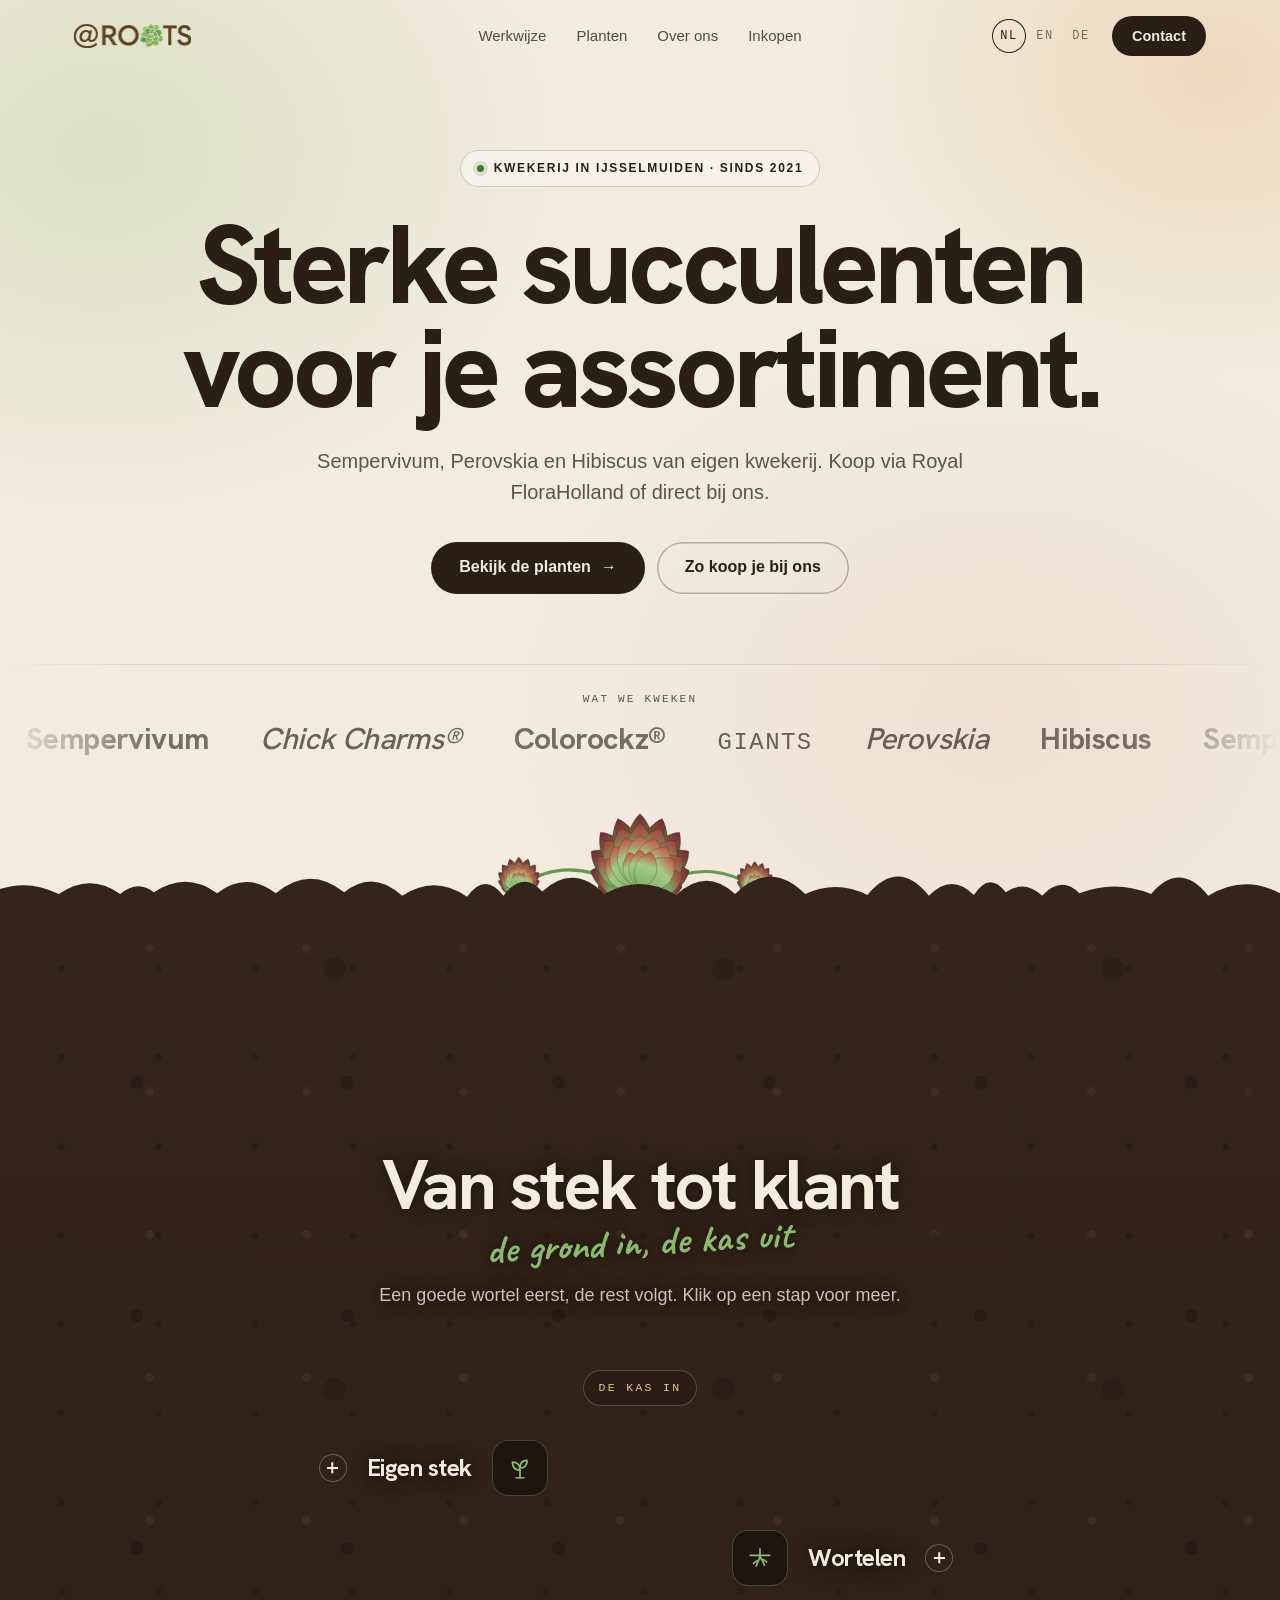
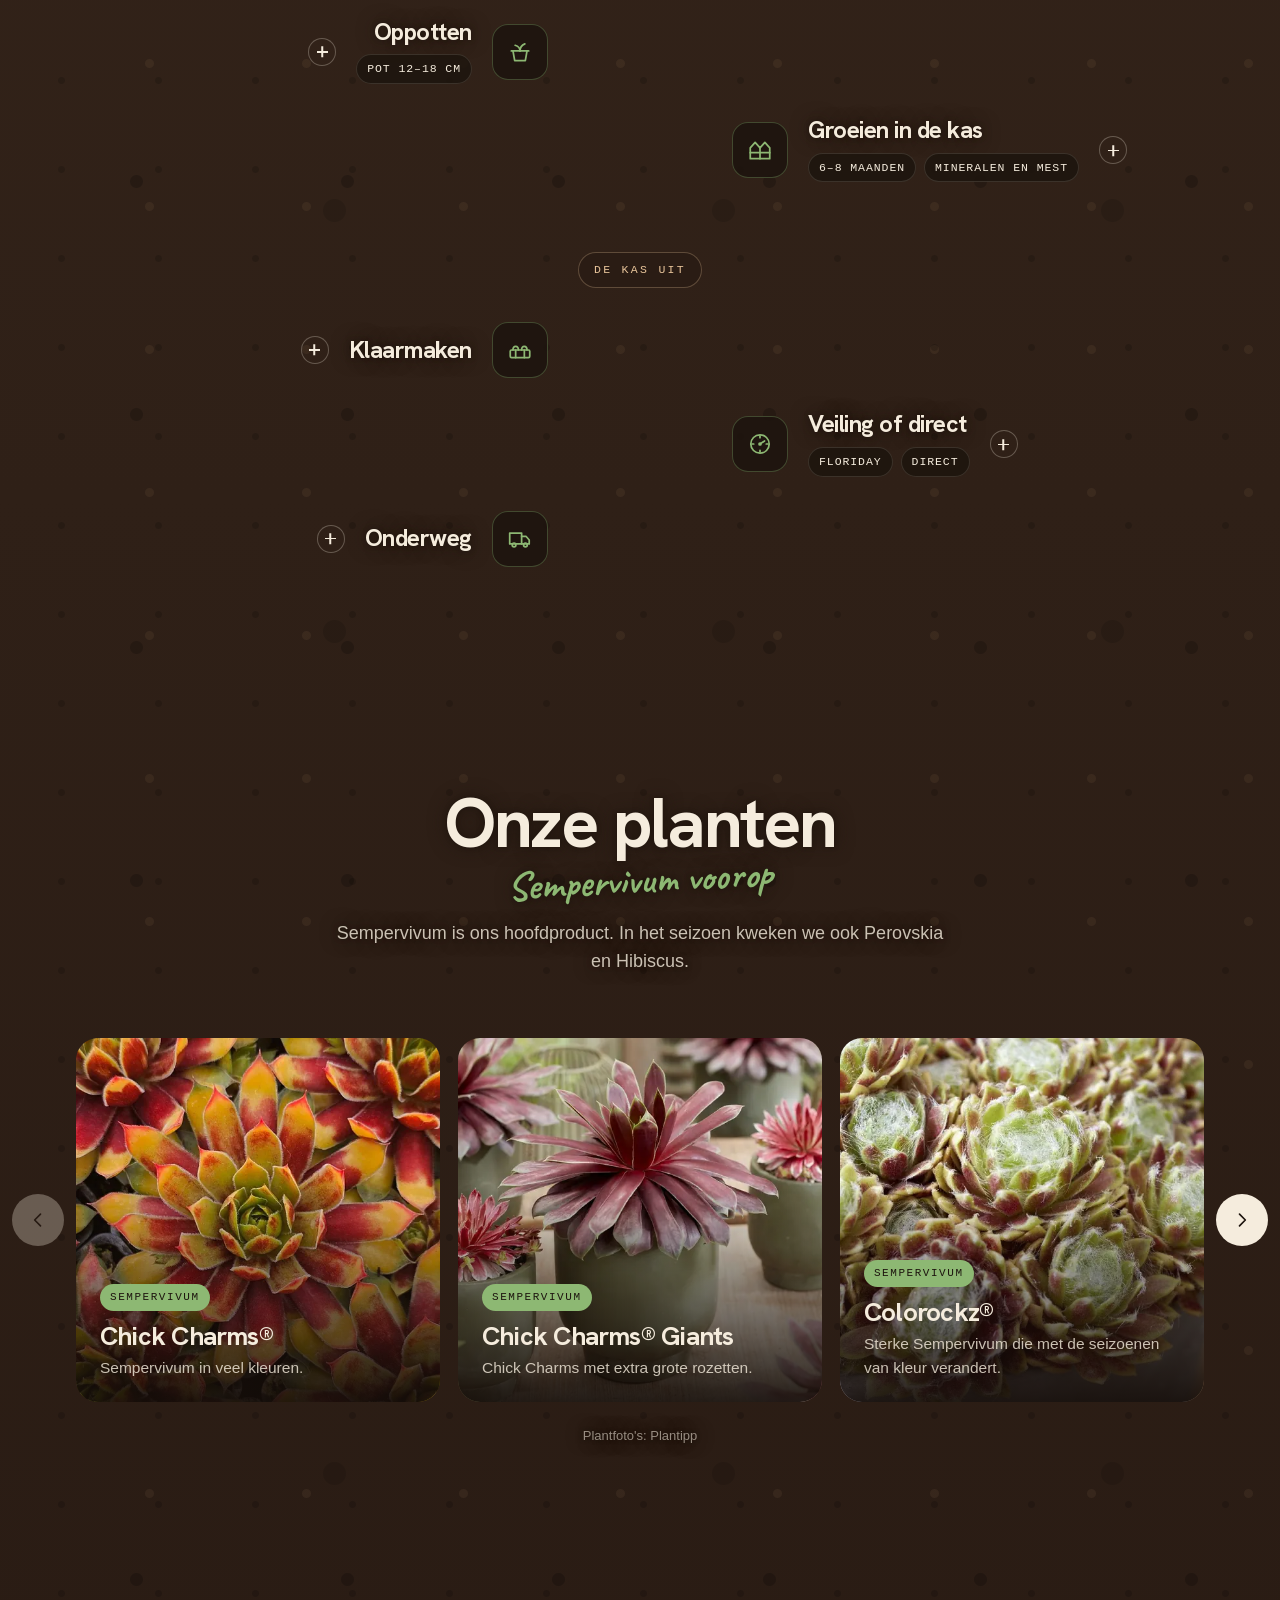
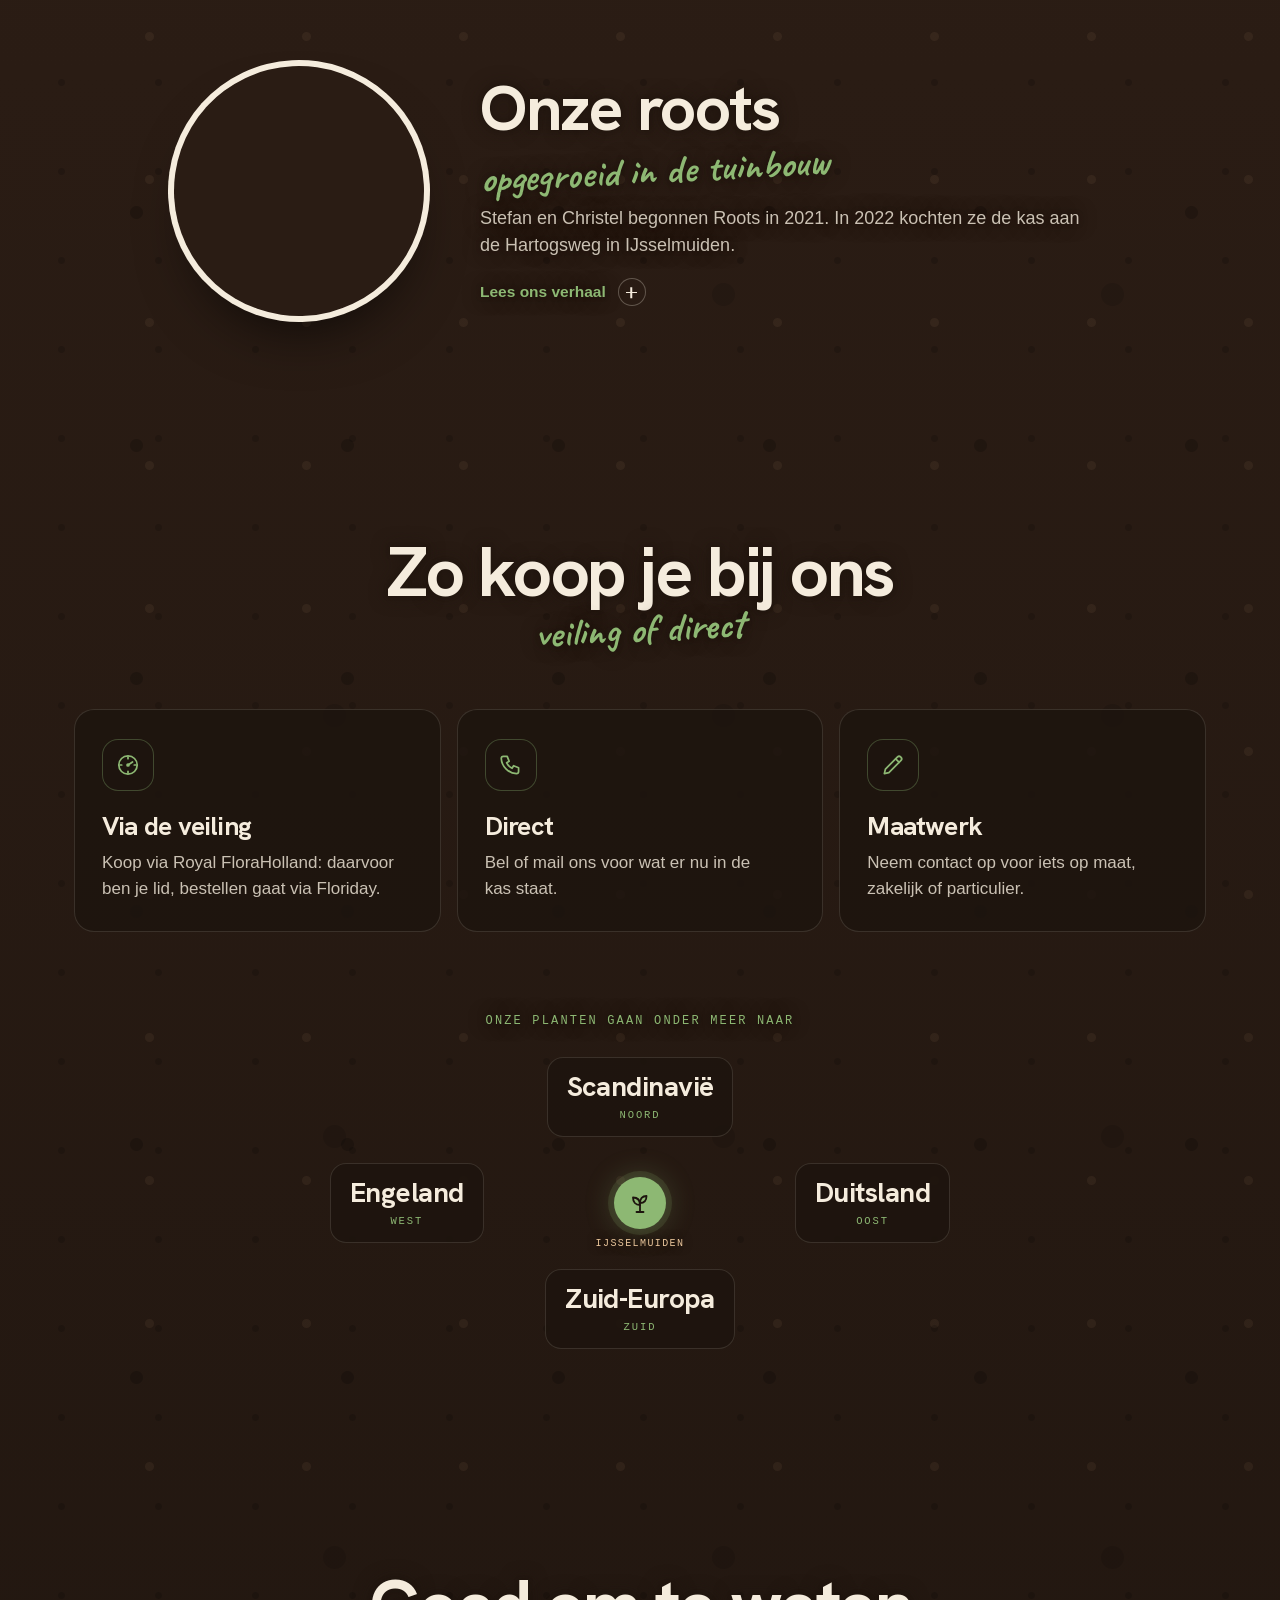
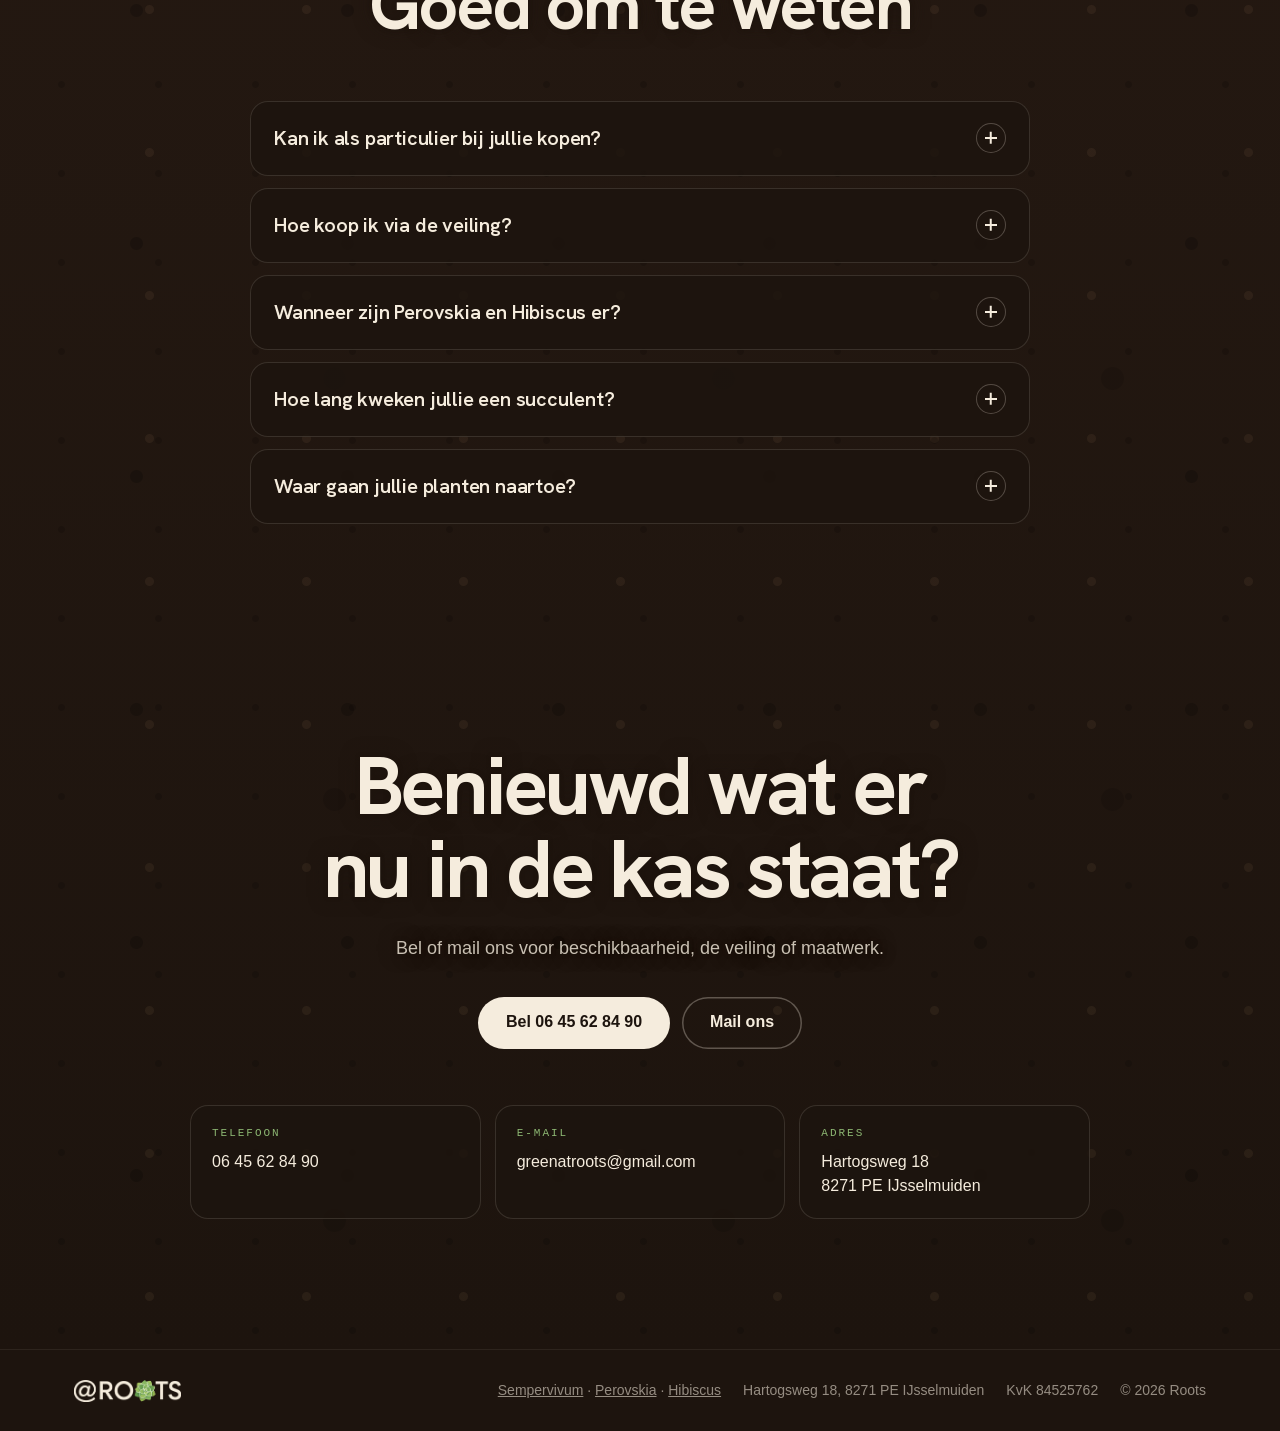
==== commit 5ab6b60d: "Wortel duikt zacht onder koppen en korte teksten door (SVG-masker per tekstregel) Co-Authored-By: Cl" ====
--- a/docs/index.html
+++ b/docs/index.html
@@ -11,7 +11,7 @@
 <link rel="icon" href="icon-192.png" sizes="192x192" type="image/png">
 <link rel="apple-touch-icon" href="apple-touch-icon.png">
 <link rel="preload" href="fonts/hanken-grotesk-latin.woff2" as="font" type="font/woff2" crossorigin>
-<link rel="stylesheet" href="css/site.css?v=fe4413ff">
+<link rel="stylesheet" href="css/site.css?v=d014759c">
 <meta property="og:type" content="website">
 <meta property="og:site_name" content="Roots">
 <meta property="og:title" content="Roots | Sempervivum-kwekerij in IJsselmuiden">
@@ -237,6 +237,6 @@
     </ul>
   </div>
 </footer>
-<script src="js/roots.js?v=fe4413ff" defer></script>
+<script src="js/roots.js?v=d014759c" defer></script>
 </body>
 </html>
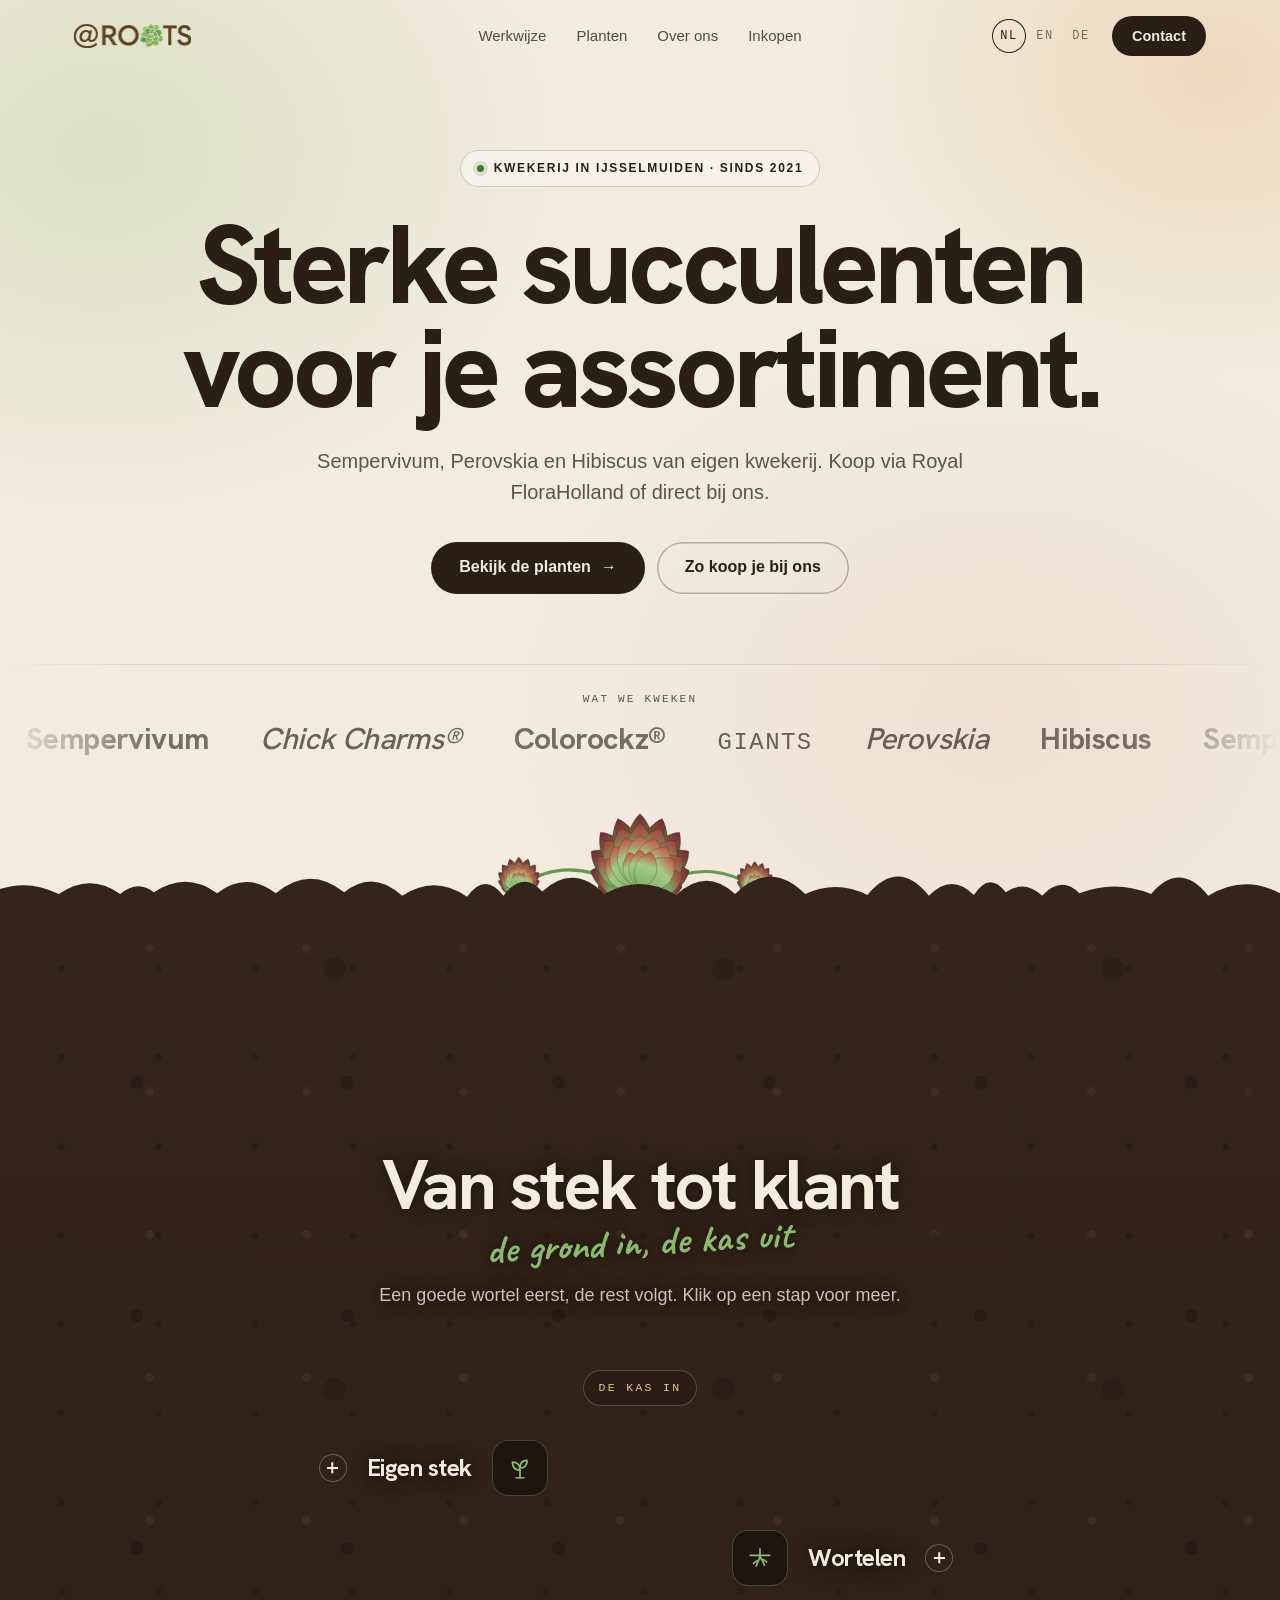
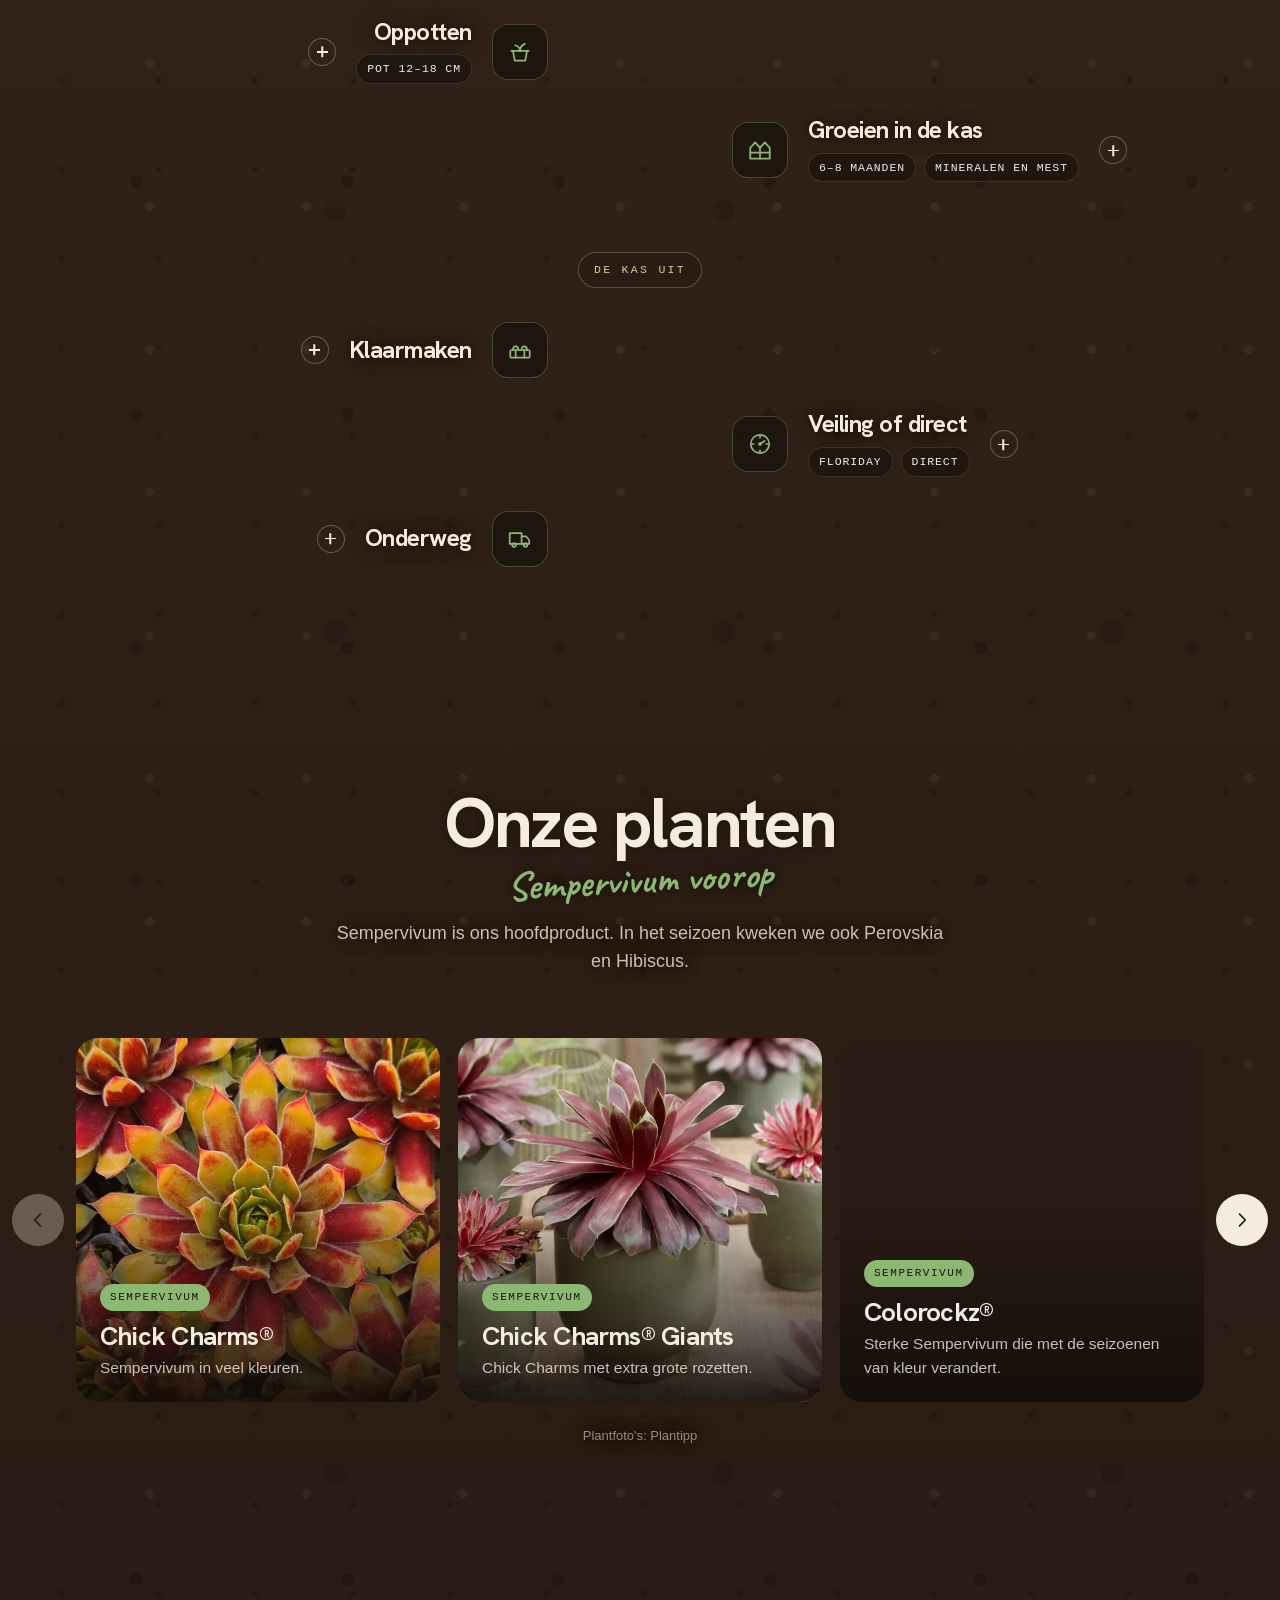
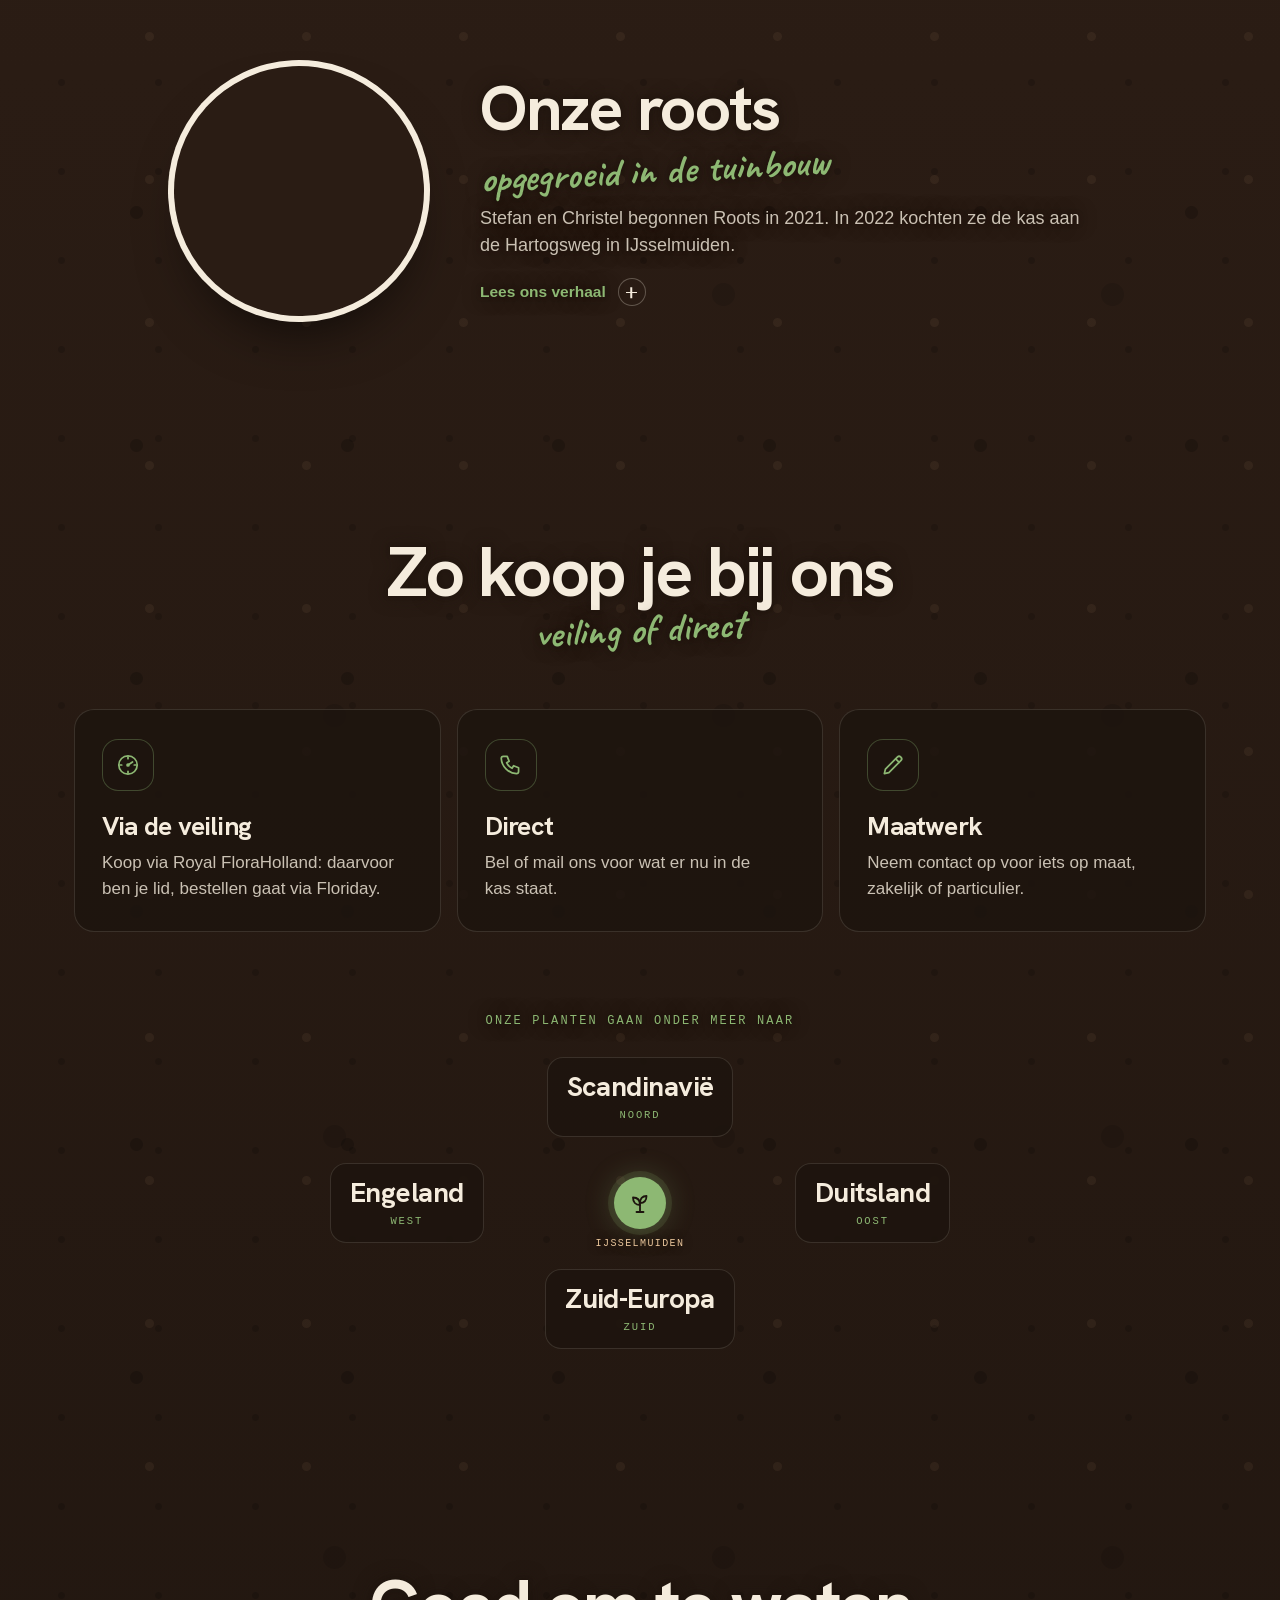
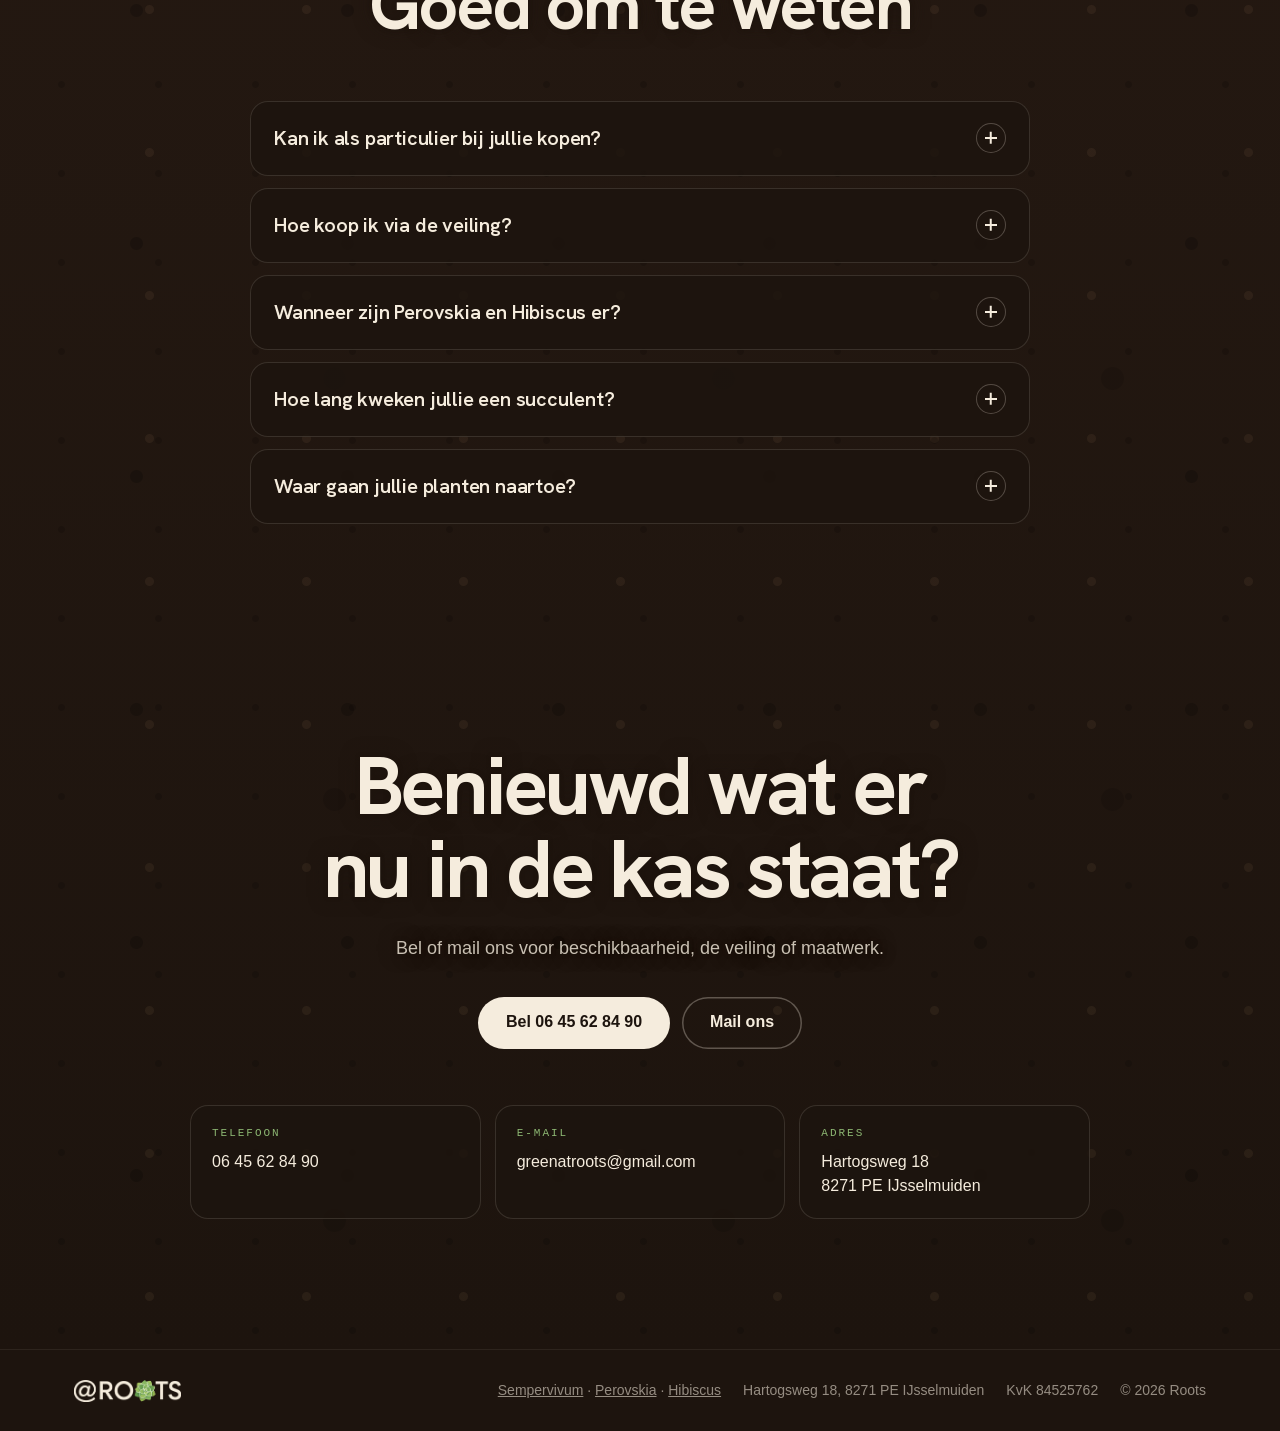
==== commit afb35a92: "Alleen korte woordparen aan elkaar; koppen breken nooit buiten beeld Co-Authored-By: Claude Opus 5.5" ====
--- a/docs/index.html
+++ b/docs/index.html
@@ -11,7 +11,7 @@
 <link rel="icon" href="icon-192.png" sizes="192x192" type="image/png">
 <link rel="apple-touch-icon" href="apple-touch-icon.png">
 <link rel="preload" href="fonts/hanken-grotesk-latin.woff2" as="font" type="font/woff2" crossorigin>
-<link rel="stylesheet" href="css/site.css?v=d014759c">
+<link rel="stylesheet" href="css/site.css?v=512a0390">
 <meta property="og:type" content="website">
 <meta property="og:site_name" content="Roots">
 <meta property="og:title" content="Roots | Sempervivum-kwekerij in IJsselmuiden">
@@ -42,7 +42,7 @@
   <section class="hero" id="start" aria-labelledby="h1">
     <div class="wrap">
       <p class="badge"><i></i>Kwekerij in IJsselmuiden · sinds 2021</p>
-      <h1 id="h1">Sterke succulenten voor je assortiment.</h1>
+      <h1 id="h1">Sterke succulenten voor je assortiment.</h1>
       <p class="lede">Sempervivum, Perovskia en Hibiscus van eigen kwekerij. Koop via Royal FloraHolland of direct bij ons.</p>
       <div class="hero-cta">
         <a class="btn btn-dark" href="#planten">Bekijk de planten <span class="arr" aria-hidden="true">→</span></a>
@@ -131,8 +131,8 @@
       <div class="carousel">
         <button class="car-btn prev" type="button" id="prev" aria-label="Vorige planten"><svg viewBox="0 0 24 24" fill="none" stroke="currentColor" stroke-width="2" stroke-linecap="round" stroke-linejoin="round" aria-hidden="true"><path d="M15 5l-7 7 7 7"/></svg></button>
         <div class="cases" id="cases" tabindex="0" role="region" aria-label="Planten">
-          <a class="case" href="sempervivum/#chick-charms" aria-labelledby="t-chick-charms"><figure style="margin:0;height:100%"><picture><source type="image/webp" srcset="img/chick-charms-560.webp 560w, img/chick-charms.webp 900w" sizes="(max-width:640px) 84vw, (max-width:900px) 50vw, 380px"><img src="img/chick-charms.jpg" srcset="img/chick-charms-560.jpg 560w, img/chick-charms.jpg 900w" sizes="(max-width:640px) 84vw, (max-width:900px) 50vw, 380px" alt="Sempervivum Chick Charms Gold Rush: rozetten in goud en rood" width="900" height="900" loading="lazy" decoding="async"></picture><figcaption><span class="tag">Sempervivum</span><h3 id="t-chick-charms">Chick Charms®</h3><p>Sempervivum in veel kleuren.</p></figcaption></figure></a>
-          <a class="case" href="sempervivum/#giants" aria-labelledby="t-giants"><figure style="margin:0;height:100%"><picture><source type="image/webp" srcset="img/giants-560.webp 560w, img/giants.webp 1000w" sizes="(max-width:640px) 84vw, (max-width:900px) 50vw, 380px"><img src="img/giants.jpg" srcset="img/giants-560.jpg 560w, img/giants.jpg 1000w" sizes="(max-width:640px) 84vw, (max-width:900px) 50vw, 380px" alt="Sempervivum Chick Charms Giants Emerald Explosion: grote rozet in een groene pot" width="1000" height="1000" loading="lazy" decoding="async"></picture><figcaption><span class="tag">Sempervivum</span><h3 id="t-giants">Chick Charms® Giants</h3><p>Chick Charms met extra grote rozetten.</p></figcaption></figure></a>
+          <a class="case" href="sempervivum/#chick-charms" aria-labelledby="t-chick-charms"><figure style="margin:0;height:100%"><picture><source type="image/webp" srcset="img/chick-charms-560.webp 560w, img/chick-charms.webp 900w" sizes="(max-width:640px) 84vw, (max-width:900px) 50vw, 380px"><img src="img/chick-charms.jpg" srcset="img/chick-charms-560.jpg 560w, img/chick-charms.jpg 900w" sizes="(max-width:640px) 84vw, (max-width:900px) 50vw, 380px" alt="Sempervivum Chick Charms Gold Rush: rozetten in goud en rood" width="900" height="900" loading="lazy" decoding="async"></picture><figcaption><span class="tag">Sempervivum</span><h3 id="t-chick-charms">Chick Charms®</h3><p>Sempervivum in veel kleuren.</p></figcaption></figure></a>
+          <a class="case" href="sempervivum/#giants" aria-labelledby="t-giants"><figure style="margin:0;height:100%"><picture><source type="image/webp" srcset="img/giants-560.webp 560w, img/giants.webp 1000w" sizes="(max-width:640px) 84vw, (max-width:900px) 50vw, 380px"><img src="img/giants.jpg" srcset="img/giants-560.jpg 560w, img/giants.jpg 1000w" sizes="(max-width:640px) 84vw, (max-width:900px) 50vw, 380px" alt="Sempervivum Chick Charms Giants Emerald Explosion: grote rozet in een groene pot" width="1000" height="1000" loading="lazy" decoding="async"></picture><figcaption><span class="tag">Sempervivum</span><h3 id="t-giants">Chick Charms® Giants</h3><p>Chick Charms met extra grote rozetten.</p></figcaption></figure></a>
           <a class="case" href="sempervivum/#colorockz" aria-labelledby="t-colorockz"><figure style="margin:0;height:100%"><picture><source type="image/webp" srcset="img/colorockz-560.webp 560w, img/colorockz.webp 900w" sizes="(max-width:640px) 84vw, (max-width:900px) 50vw, 380px"><img src="img/colorockz.jpg" srcset="img/colorockz-560.jpg 560w, img/colorockz.jpg 900w" sizes="(max-width:640px) 84vw, (max-width:900px) 50vw, 380px" alt="Sempervivum Colorockz Lemon Flare: volle rozetten in groen met rode punten" width="900" height="900" loading="lazy" decoding="async"></picture><figcaption><span class="tag">Sempervivum</span><h3 id="t-colorockz">Colorockz®</h3><p>Sterke Sempervivum die met de seizoenen van kleur verandert.</p></figcaption></figure></a>
           <a class="case" href="perovskia/" aria-labelledby="t-perovskia"><figure style="margin:0;height:100%"><img src="img/perovskia.jpg" srcset="img/perovskia-560.jpg 560w, img/perovskia.jpg 900w" sizes="(max-width:640px) 84vw, (max-width:900px) 50vw, 380px" alt="Perovskia Prime Time: Russische salie met lavendelpaarse bloei" width="900" height="900" loading="lazy" decoding="async"><figcaption><span class="tag season">Mei – september</span><h3 id="t-perovskia">Perovskia</h3><p>Russische salie met lavendelpaarse bloei.</p></figcaption></figure></a>
           <a class="case" href="hibiscus/" aria-labelledby="t-hibiscus"><figure style="margin:0;height:100%"><picture><source type="image/webp" srcset="img/hibiscus-560.webp 560w, img/hibiscus.webp 933w" sizes="(max-width:640px) 84vw, (max-width:900px) 50vw, 380px"><img src="img/hibiscus.jpg" srcset="img/hibiscus-560.jpg 560w, img/hibiscus.jpg 933w" sizes="(max-width:640px) 84vw, (max-width:900px) 50vw, 380px" alt="Hibiscus met grote witte bloem" width="933" height="933" loading="lazy" decoding="async"></picture><figcaption><span class="tag season">Zomer</span><h3 id="t-hibiscus">Hibiscus</h3><p>Zomerbloeier met grote bloemen.</p></figcaption></figure></a>
@@ -148,7 +148,7 @@
         <div class="about-txt">
           <h2 id="h-about">Onze roots</h2>
           <span class="scribble">opgegroeid in de tuinbouw</span>
-          <p>Stefan en Christel begonnen Roots in 2021. In 2022 kochten ze de kas aan de Hartogsweg in IJsselmuiden.</p>
+          <p>Stefan en Christel begonnen Roots in 2021. In 2022 kochten ze de kas aan de Hartogsweg in IJsselmuiden.</p>
           <details class="more">
             <summary>Lees ons verhaal<i class="plus" aria-hidden="true"></i></summary>
             <p>Stefan groeide op in de tuinbouw: op een rozenkwekerij van 600.000 m² en in de tuinbouw in Afrika. Samen begonnen ze klein, maar al snel stond de kas vol. Die groei ging nooit ten koste van de kwaliteit: van de eerste stek tot de plant op de kar letten ze op elk detail.</p>
@@ -168,7 +168,7 @@
         <div class="buy-card">
           <div class="ico"><svg viewBox="0 0 24 24" fill="none" stroke="currentColor" stroke-width="1.6" stroke-linecap="round" stroke-linejoin="round" aria-hidden="true"><circle cx="12" cy="12" r="8.5"/><path d="M12 12l4.2-2.8"/><path d="M12 4.6v1.6M19.4 12h-1.6M12 19.4v-1.6M4.6 12h1.6"/><circle cx="12" cy="12" r=".9" fill="currentColor"/></svg></div>
           <h3>Via de veiling</h3>
-          <p>Koop via Royal FloraHolland: daarvoor ben je lid, bestellen gaat via Floriday.</p>
+          <p>Koop via Royal FloraHolland: daarvoor ben je lid, bestellen gaat via Floriday.</p>
         </div>
         <div class="buy-card">
           <div class="ico"><svg viewBox="0 0 24 24" fill="none" stroke="currentColor" stroke-width="1.6" stroke-linecap="round" stroke-linejoin="round" aria-hidden="true"><path d="M5 4h3.5l1.8 4.6-2.3 1.4a11 11 0 005 5l1.4-2.3L19 14.5V18a2 2 0 01-2 2A15 15 0 013 6a2 2 0 012-2z"/></svg></div>
@@ -178,7 +178,7 @@
         <div class="buy-card">
           <div class="ico"><svg viewBox="0 0 24 24" fill="none" stroke="currentColor" stroke-width="1.6" stroke-linecap="round" stroke-linejoin="round" aria-hidden="true"><path d="M4 20l1-4.2L16.2 4.6a2 2 0 012.8 0l.4.4a2 2 0 010 2.8L8.2 19z"/><path d="M14.5 6.3l3.2 3.2"/></svg></div>
           <h3>Maatwerk</h3>
-          <p>Neem contact op voor iets op maat, zakelijk of particulier.</p>
+          <p>Neem contact op voor iets op maat, zakelijk of particulier.</p>
         </div>
       </div>
       <div class="wrap dest">
@@ -237,6 +237,6 @@
     </ul>
   </div>
 </footer>
-<script src="js/roots.js?v=d014759c" defer></script>
+<script src="js/roots.js?v=512a0390" defer></script>
 </body>
 </html>
--- a/docs/css/site.css
+++ b/docs/css/site.css
@@ -23,7 +23,7 @@
 body{margin:0;background:var(--soil-3);color:var(--text);font-family:var(--body);font-size:17px;line-height:1.55;-webkit-font-smoothing:antialiased;overflow-x:hidden}
 img{max-width:100%;display:block}
 a{color:inherit}
-h1,h2,h3{margin:0;font-family:var(--display);font-weight:700;letter-spacing:-.03em;line-height:1.02;text-wrap:balance;color:var(--ink)}
+h1,h2,h3{margin:0;font-family:var(--display);font-weight:700;letter-spacing:-.03em;line-height:1.02;text-wrap:balance;overflow-wrap:break-word;color:var(--ink)}
 p{margin:0}
 :focus-visible{outline:2px solid var(--leaf);outline-offset:3px;border-radius:8px}
 .hero :focus-visible,.top:not(.dark) :focus-visible{outline-color:var(--leaf-deep)}
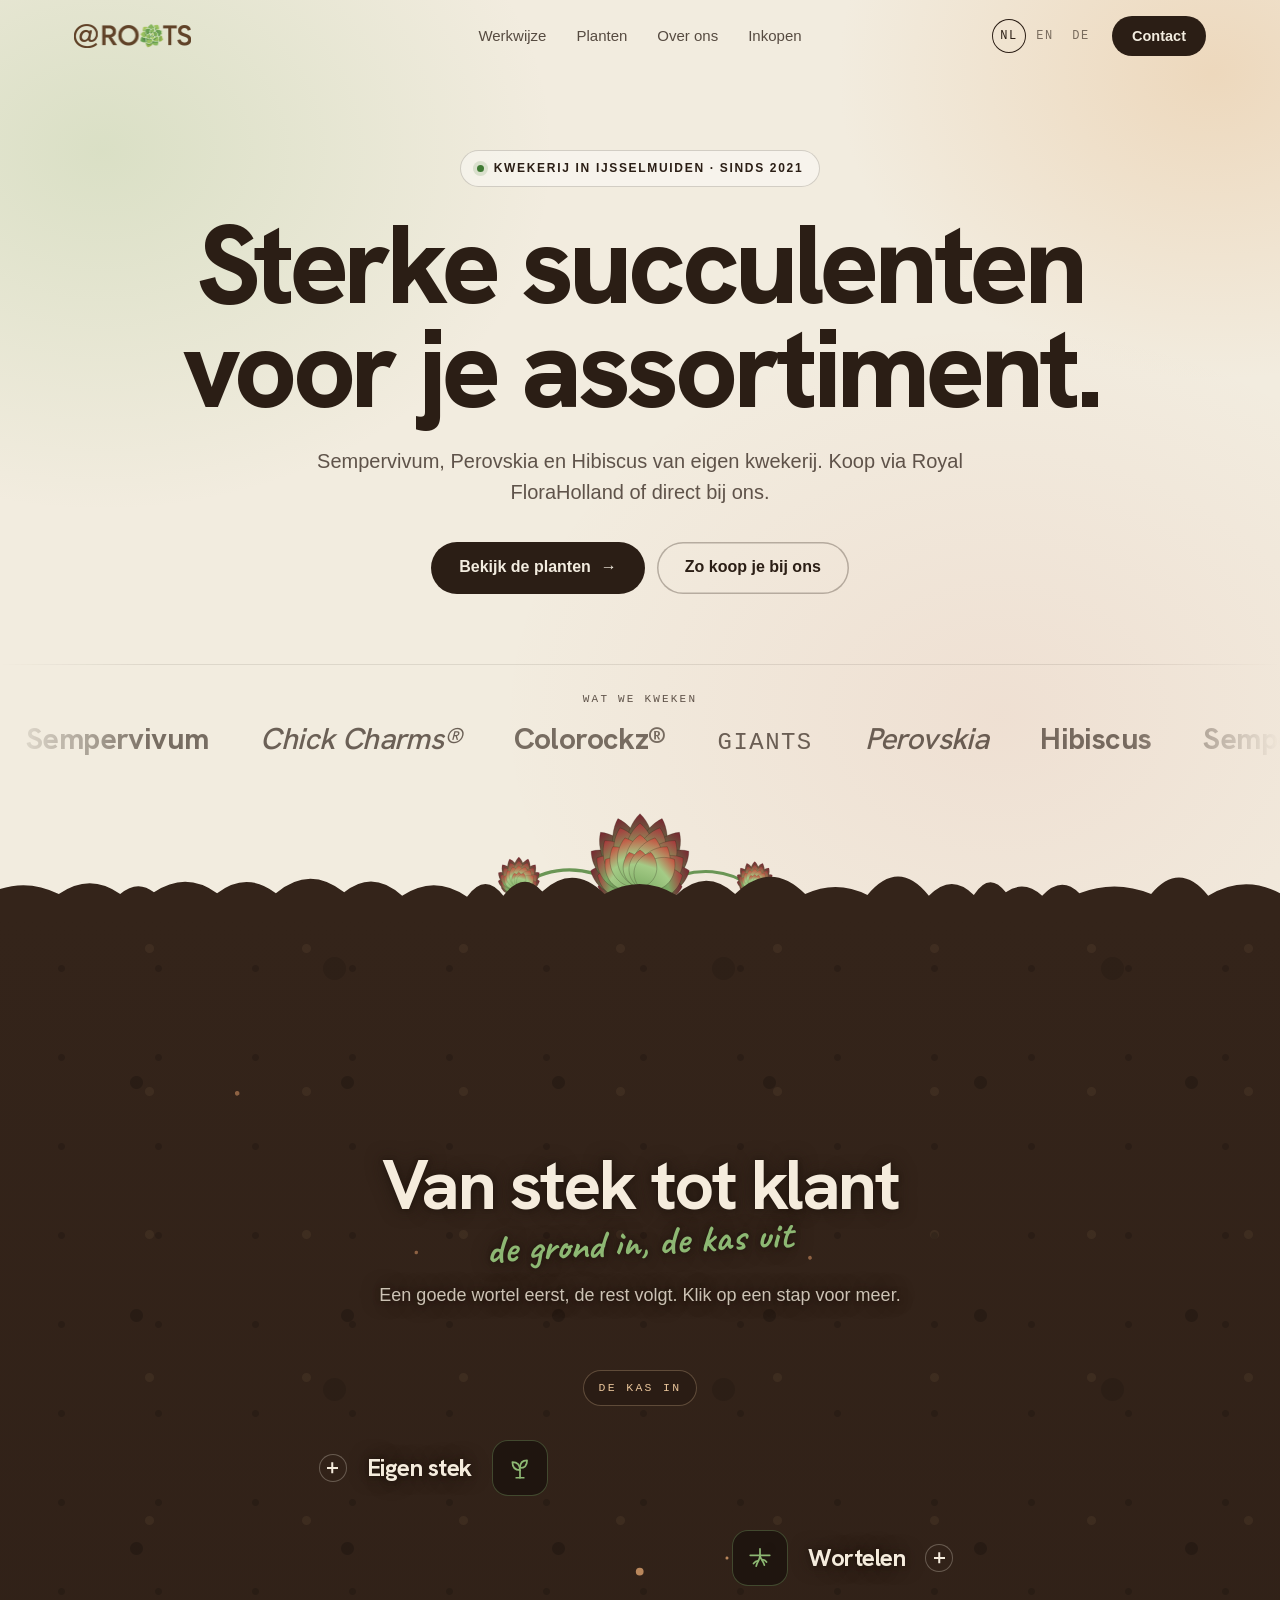
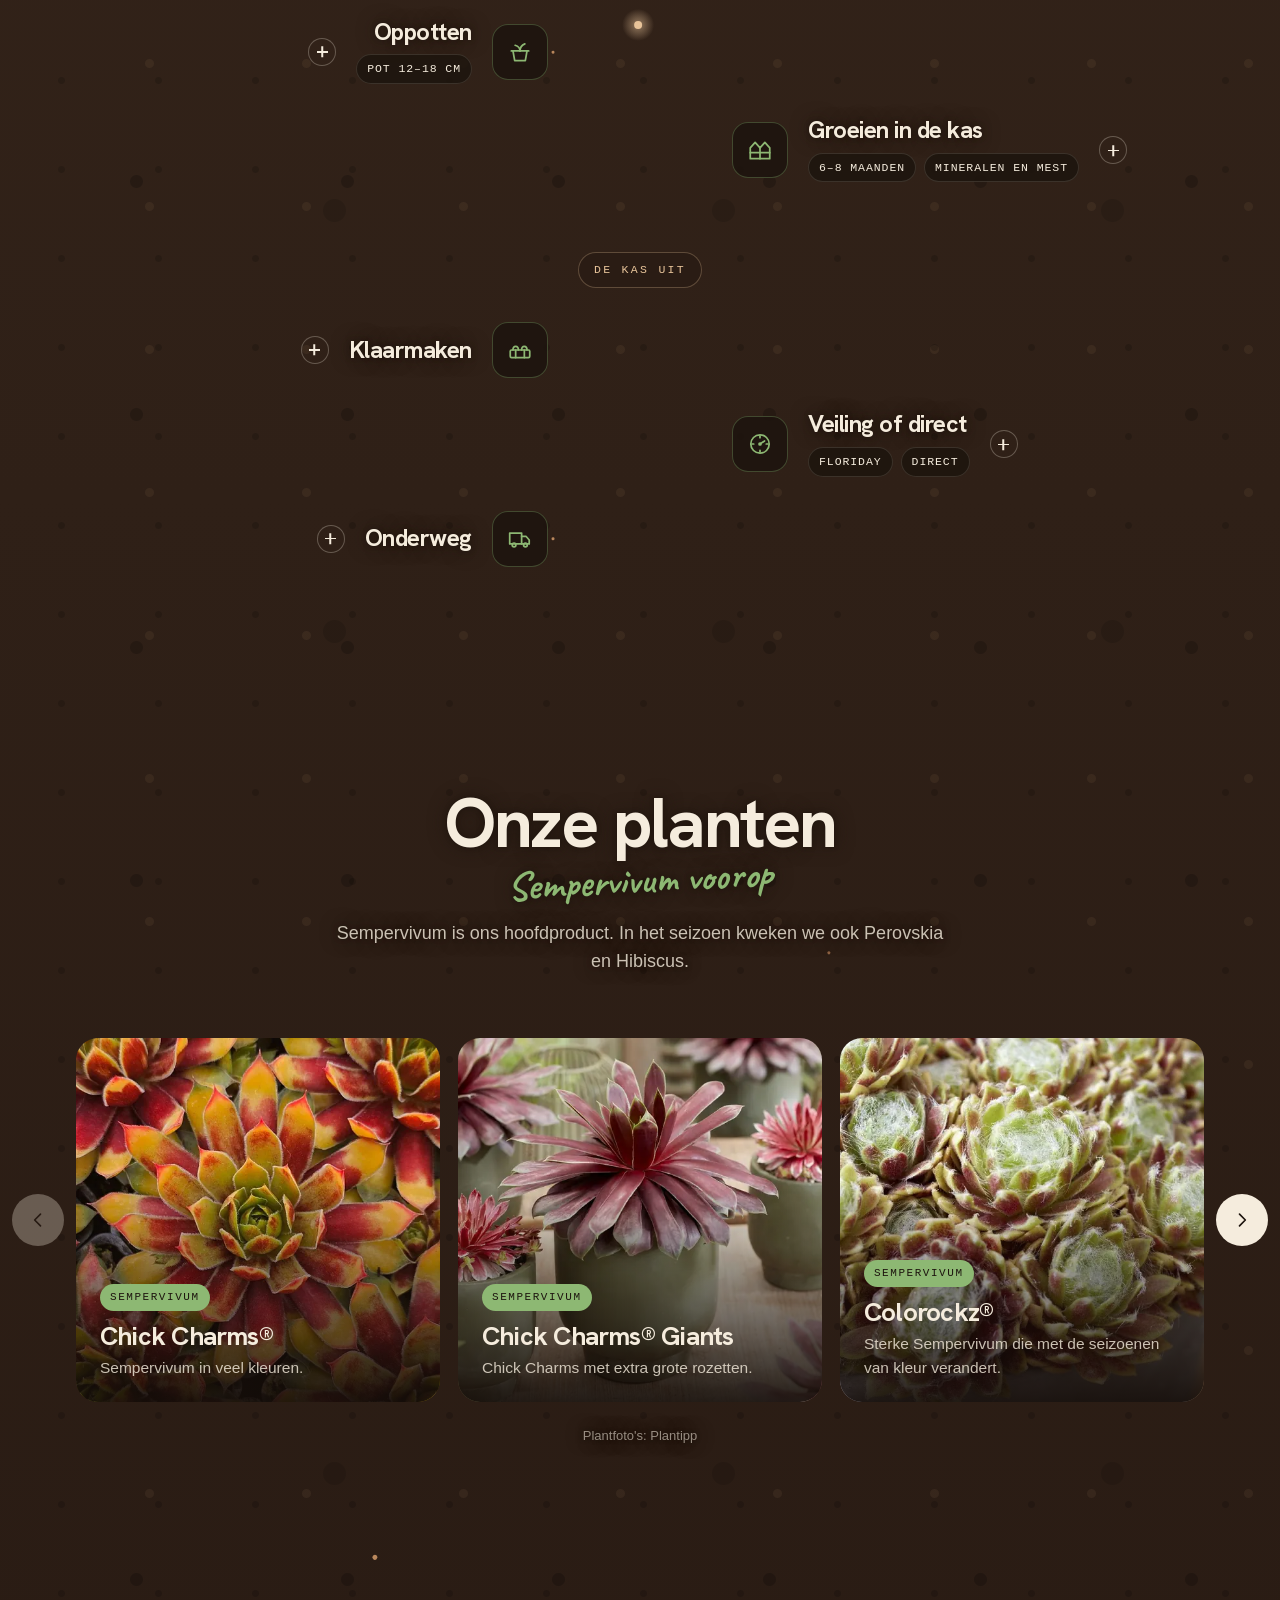
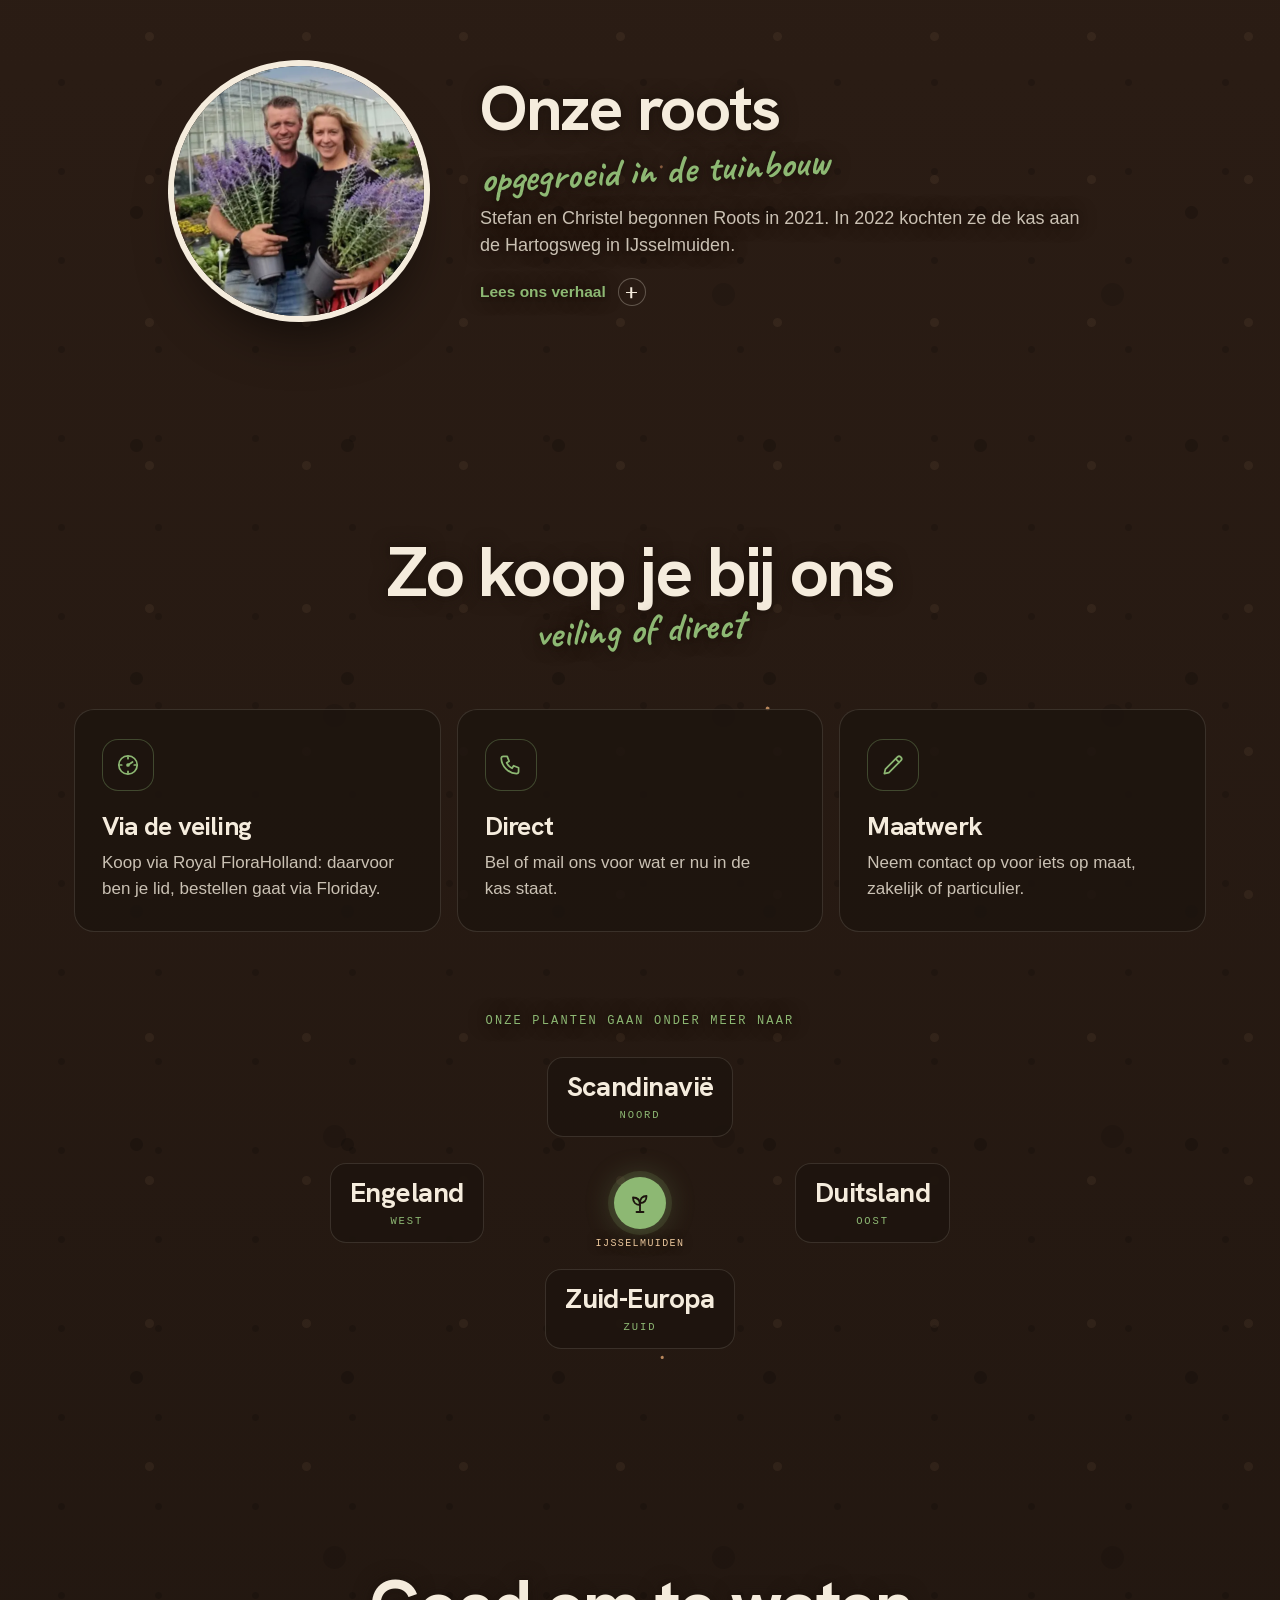
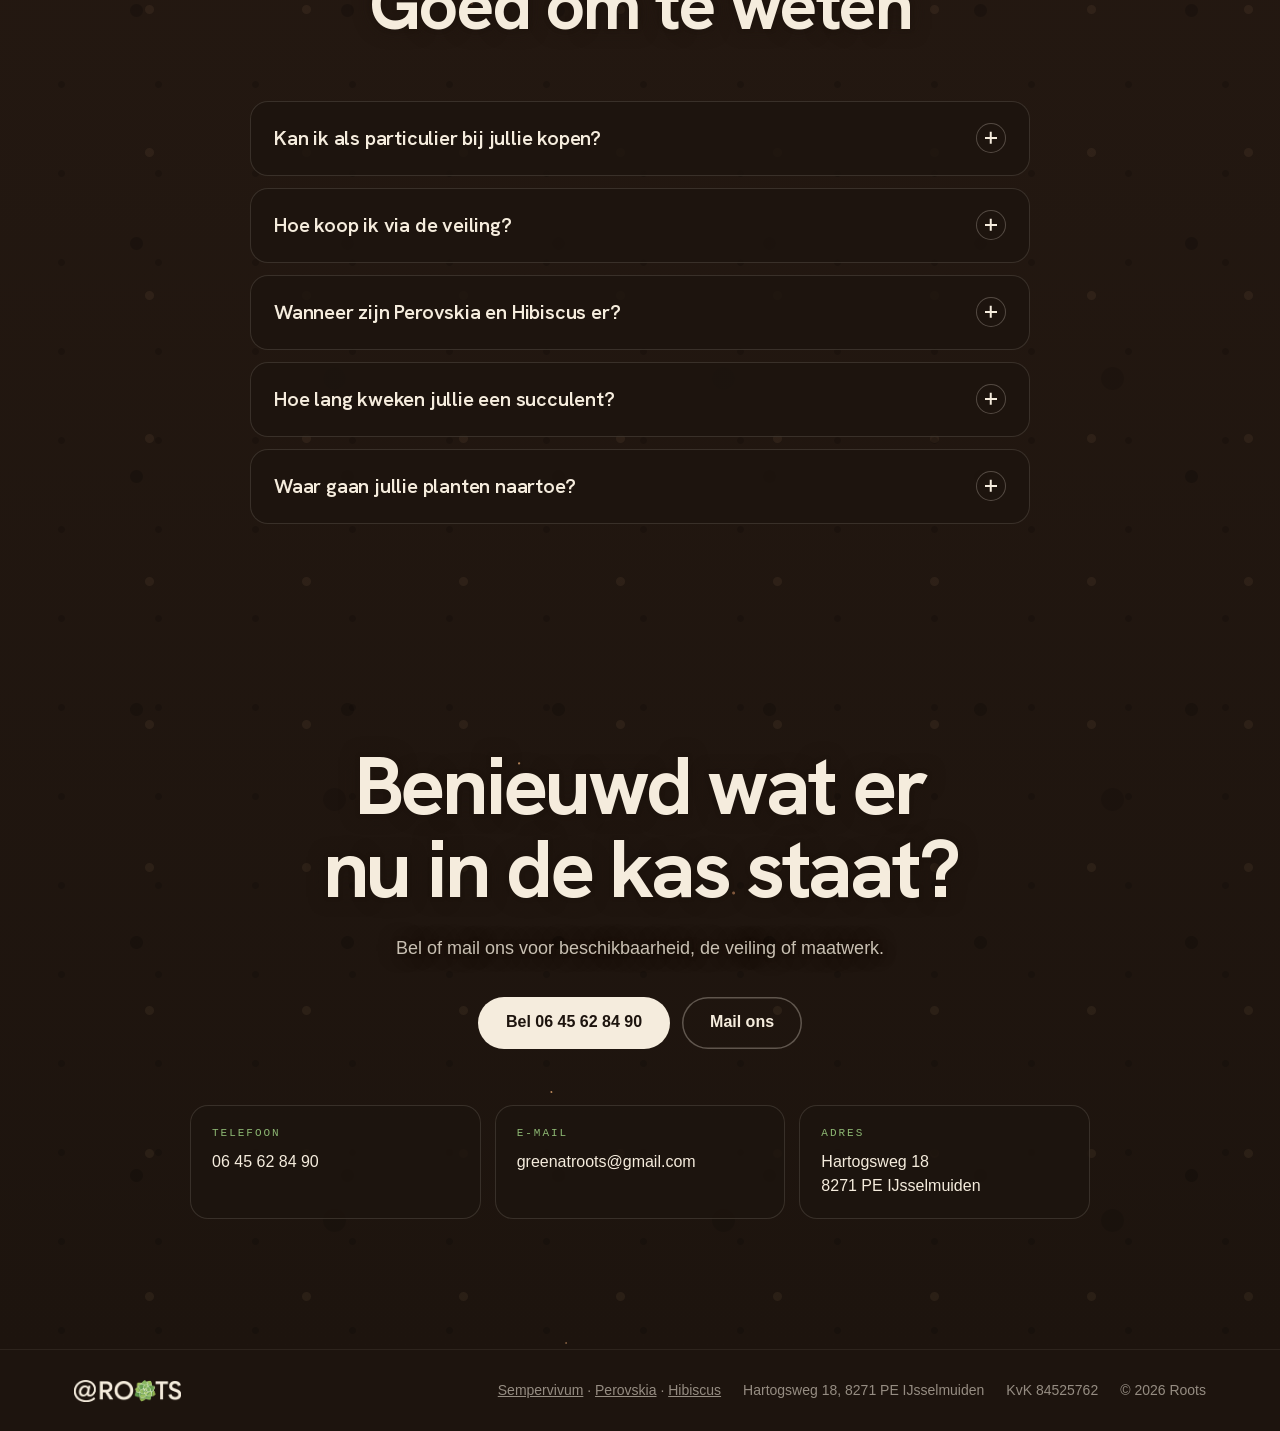
==== commit c5c1c10b: "Masker onder de tekst weer weg: wortel loopt weer als één doorgaande lijn Het SVG-masker (5ab6b60) l" ====
--- a/docs/index.html
+++ b/docs/index.html
@@ -11,7 +11,7 @@
 <link rel="icon" href="icon-192.png" sizes="192x192" type="image/png">
 <link rel="apple-touch-icon" href="apple-touch-icon.png">
 <link rel="preload" href="fonts/hanken-grotesk-latin.woff2" as="font" type="font/woff2" crossorigin>
-<link rel="stylesheet" href="css/site.css?v=512a0390">
+<link rel="stylesheet" href="css/site.css?v=e0a24c4d">
 <meta property="og:type" content="website">
 <meta property="og:site_name" content="Roots">
 <meta property="og:title" content="Roots | Sempervivum-kwekerij in IJsselmuiden">
@@ -237,6 +237,6 @@
     </ul>
   </div>
 </footer>
-<script src="js/roots.js?v=512a0390" defer></script>
+<script src="js/roots.js?v=e0a24c4d" defer></script>
 </body>
 </html>
